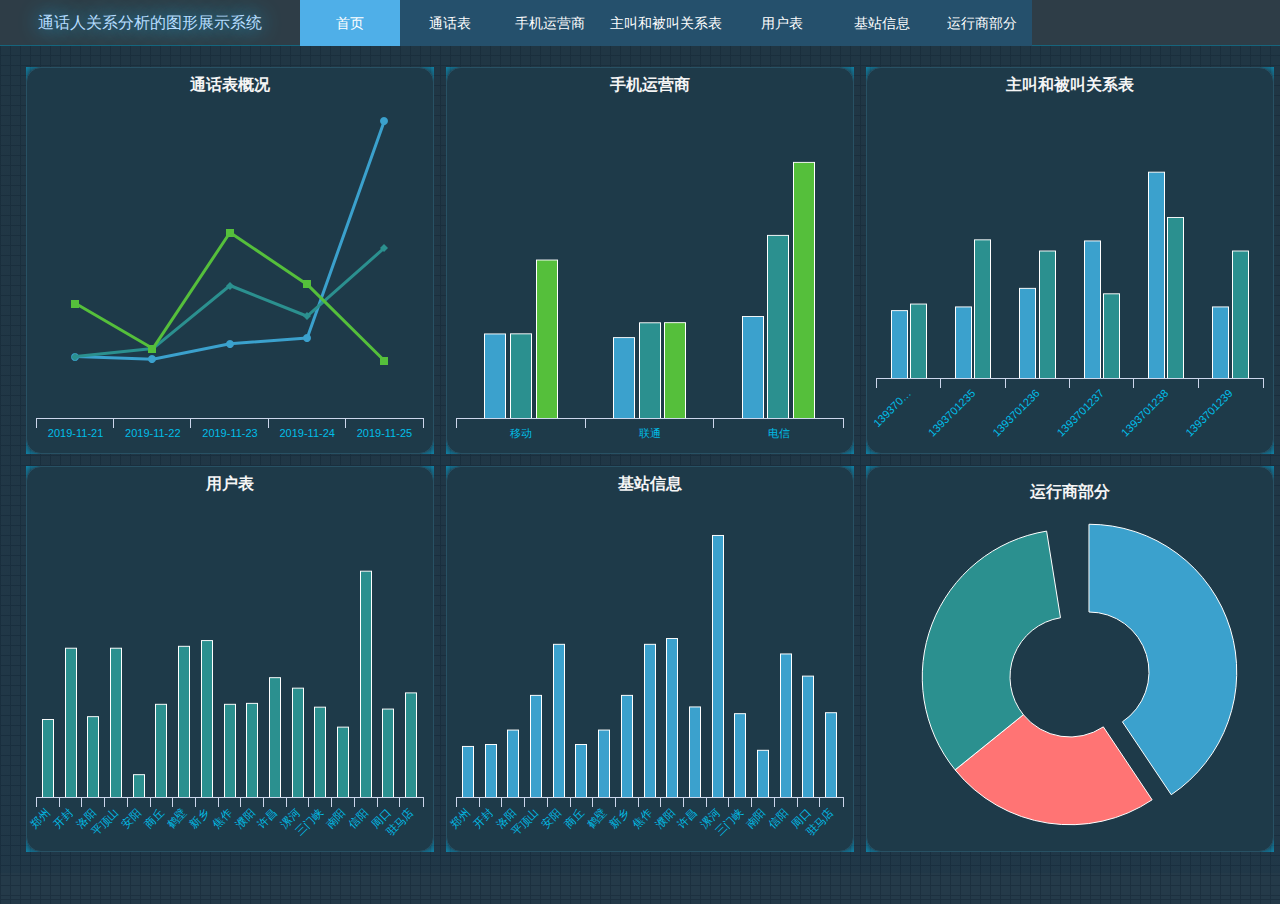
==== index.html @ f65bdc5e "‘message’" ====
﻿<!DOCTYPE html>
<html>
<head>
    <meta charset="UTF-8">
    <title>Document</title>
</head>
<script src="js/jquery-1.8.3.min.js"></script>
<link rel="stylesheet" href="css/bootstrap.min.css">
<!-- <script src="js/highcharts-V6.1.js"></script> 
<script src="js/highcharts6.1.1-3d.js"></script> -->
<!-- <link rel="stylesheet" href="css/components.css"> -->
<link rel="stylesheet" href="css/list.css">
<link rel="stylesheet" href="css/default.css">
<style>
    .left-list{
        display: none;
    }
</style>
<body>
<div class="head" id="head">
    <div class="title" onclick="location.reload()">
        <a>通话人关系分析的图形展示系统</a>
    </div>
    <ul>
        <li class="li-active">
            <a>首页</a>
        </li>
        <li>
            <a>通话表</a>
        </li>
        <li>
            <a>手机运营商</a>
        </li>
        <li>
            <a>主叫和被叫关系表</a>
        </li>
        <li>
            <a>用户表</a>
        </li>
        <li>
            <a>基站信息</a>
        </li> 
        <li>
            <a>运行商部分</a>
        </li> 
    </ul>
</div>
<div class="left-list">
    <ul>
        <li class="left-active">
            <a>工务处填报</a>
        </li>
        <li>
            <a>电务处填报</a>
        </li>
        <li>
            <a>供电处填报</a>
        </li>
        <li>
            <a>铁路局查询</a>
        </li>
        <li>
            <a>总公司查询</a>
        </li>
        <li>
            <a>填表时间统计</a>
        </li> 
    </ul>
</div>
<div class="content"> 
    <iframe  name="content_frame" id="z" marginwidth=0 marginheight=0  src="./list/index0.html" frameborder=0></iframe> 
</div>
<script>
// window.onload = function (){
//     var fbody = window.frames["content_frame"].document.getElementById("content");
//     var a = fbody.getElementsByTagName('div')[0]
//     var b = $("#z").contents().find("#content").text();
//     console.log(a);
// }
</script>
<script src="js/list_index.js"></script>
</body>
</html>
---- css/components.css ----
﻿/********************
 METRONIC COMPONENTS 
********************/
/***
General reset
***/
/* Set default body */
body {
    padding: 0px !important;
    margin: 0px !important;
    font-family: 'Microsoft YaHei', 微软雅黑,宋体;
    direction: ltr;
    font-size: 13px;
    color: black;
}

/*~~~~~~~~~洛阳stat~~~~~~~~*/

#body_ly .position_ly {
    position: absolute;
    top: 66px;
    bottom: 66px;
    left:200px;
    right:15px;
}
#body_ly #divbody, #body_ly #divbody > .row, #body_ly #divbody > .row [class^="col-"], #body_ly #divbody > .row [class^="col-"] .portlet,
#body_ly #divbody > .row [class^="col-"] .portlet-body, #body_ly #divbody > .row [class^="col-"] .portlet-tabs, #body_ly #divbody > .row [class^="col-"] .tab-content,
#body_ly #divbody > .row [class^="col-"] .slimScrollDiv, #body_ly #divbody > .row [class^="col-"] .full-height-content-body,
#body_ly #divbody > .row [class^="col-"] .full-height-content-body .row,
#body_ly #divbody > .row [class^="col-"] .full-height-content-body .row iframe {
    height: 100% !important;
}
    #body_ly #divbody > .row [class^="col-"] .full-height-content-body .row iframe {
        height: 94% !important;
        padding:0 13px;
    }
    #body_ly #divbody > .row [class^="col-"] .portlet, #body_ly #divbody > .row [class^="col-"] .slimScrollDiv {
        overflow: hidden;
    }

#divbody > .row [class^="col-"] .slimScrollDiv {
    overflow: hidden;
}
/*~~~~~~~~~洛阳end~~~~~~~~*/
.carousel-control {
    visibility: hidden;
    filter: alpha(opacity=45) !important;
    opacity: 0.45 !important;
    background: #5e83a5 !important;
    color: #fff !important;
}
    /*.carousel-control:nth-child(1) {
        border-left: 1px #fff dashed !important;
        color: #fff !important;
    }
    .carousel-control:nth-child(2) {
        border-right: 1px #fff dashed !important;
        color: #fff !important;
    }*/
    .carousel-control:hover {
        filter: alpha(opacity=100) !important;
        opacity: 1 !important;
    }
#page-sidebar-menu2 > ul > .active {
    position: fixed;
    left: 430px;
    z-index: 3;
}
#page-sidebar-menu2 > ul {
    padding-left: 100px;
}
#toptitle {
    position: absolute;
    left: 8px;
    color: #fff !important;
    font-weight: 700;
    font-size: 18px !important;
    transform: scale(1,1.2);
    -ms-transform: scale(1,1.2);
    -webkit-transform: scale(1,1.2);
    -moz-transform: scale(1,1.2);
    -o-transform: scale(1,1.2);
    /*font-size: 19px !important;
    transform: scale(1,1.25);
    -ms-transform: scale(1,1.25);
    -webkit-transform: scale(1,1.25);
    -moz-transform: scale(1,1.25);
    -o-transform: scale(1,1.25);
    font-family: SimHei,Microsoft Yahei, KaiTi,YouYuan,STCaiyun,STHupo,STXinwei !important;*/
}
/*填坑1*/
#divbody {
    width: 99%;
}
/*h1虚线*/
.tabstr {
    padding-left: 10px;
    font-size: 16px;
    height: 37px;
    line-height: 37px;
    color: cadetblue;
    border-top: 1px dashed cadetblue;
}
.tabstr_n {
    border-top:none;
}
/*卡片收缩*/
.menu_shrinkl {
    -moz-transition: width 0.8s;
    -o-transition: width 0.8s;
    -webkit-transition: width 0.8s;
    transition: width 0.8s;
    width: 100px !important;
    overflow: hidden;
}
.menu_shrinkr {
    width: calc(100% - 105px) !important;
    -moz-transition: width 0.8s;
    -o-transition: width 0.8s;
    -webkit-transition: width 0.8s;
    transition: width 0.8s;
}
.shrinkz {
    text-align: center;
    line-height: 37px;
    font-weight: 700;
    background-color: #4ec5af;
    color: #fafcfb;
    /*border-bottom: 1px dashed #369cdc59;*/
    border-left: solid 2px #21868078;
    border-radius: 5px 5px 0 0 !important;
    -webkit-user-select: none;
    -moz-user-select: none;
    -ms-user-select: none;
    user-select: none;
}
    .shrinkz:hover {
        /*border-bottom: 1px solid #369cdc59;*/
        background-color: #45b6af;
        cursor: pointer;
    }
    /*active 颜色*/
    .ver-inline-menu .active .num_spanz {
        color: #fff !important;
    }
.num_spanz {
    display: none;
    position: absolute;
    top: 0;
    right: 0;
    width: 100%;
    padding-left: 10px;
    /*text-align: center;*/
    line-height: 37px;
    font-size: 14px;
    color: #235451;
    z-index: 48;
}
.menu_shrinkl li, .shrinkz {
    height: 38px;
    overflow: hidden;
}
/*range 滑块*/
.text_size {
    margin-top: -4px;
    padding-bottom: 10px;
    text-align: center;
    border-left: solid 2px #c4d5df;
    background-color: rgb(240,246,250);
    border-radius: 0 0 5px 5px !important;
}
    .text_size:hover {
        cursor: pointer;
    }
    .text_size p {
        color: #428bca;
        margin: 5px 0 10px 0;
    }
input[type=range] {
    margin: 0 auto;
    width: 92%;
    height: 100%;
    -webkit-appearance: none;
    border-radius: 10px; /*这个属性设置使填充进度条时的图形为圆角*/
}
    input[type=range]:focus {
        outline: none;
    }
    input[type=range]::-webkit-slider-thumb {
        -webkit-appearance: none;
    }
        input[type=range]::-webkit-slider-runnable-track {
            height: 9px;
            border-radius: 10px; /*将轨道设为圆角的*/
            box-shadow: 0 1px 1px #def3f8, inset 0 .1em .1em #557386; /*轨道内置阴影效果*/
            cursor: pointer;
        }
    input[type=range]::-webkit-slider-thumb {
        -webkit-appearance: none;
        height: 15px;
        width: 15px;
        margin-top: -7px; /*使滑块超出轨道部分的偏移量相等*/
        background: #ffffff;
        border-radius: 50%; /*外观设置为圆形*/
        border: solid 0.125em rgba(205, 224, 230, 0.5); /*设置边框*/
        box-shadow: 0 .125em .125em #3b4547; /*添加底部阴影*/
    }
    input[type=range]:hover::-webkit-slider-thumb {
        background: #a6dcdd;
    }
/*卡片数字*/
.badge {
    position: absolute;
    right: 2px;
    top: 50%;
    transform: translateY(-50%);
}
/*线路边框*/
#SELCATEGORY {
    border-radius: 3px !important;
}
/*t阴影*/
.ui-jqgrid-btable {
    -moz-box-shadow: 0 0px 18px rgba(99,98,99,.3);
    -webkit-box-shadow: 0 0px 18px rgba(99,98,99,.3);
    box-shadow: 0 0px 18px rgba(99,98,99,.3);
}
.ui-jqgrid-btable:hover {
        -moz-box-shadow: 0 0px 18px rgba(99,98,99,.5);
        -webkit-box-shadow: 0 0px 18px rgba(99,98,99,.5);
        box-shadow: 0 0px 18px rgba(99,98,99,.5);
    }
/*#table1, #treegrid, #mytable1, #mytable2,#table1_frozen{
    -moz-box-shadow: 0 0px 18px rgba(99,98,99,.3);
    -webkit-box-shadow: 0 0px 18px rgba(99,98,99,.3);
    box-shadow: 0 0px 18px rgba(99,98,99,.3);
}
#table1:hover, #treegrid:hover, #mytable1:hover, #mytable2:hover, #table1_frozen:hover {
    -moz-box-shadow: 0 0px 18px rgba(99,98,99,.5);
    -webkit-box-shadow: 0 0px 18px rgba(99,98,99,.5);
    box-shadow: 0 0px 18px rgba(99,98,99,.5);
}*/
[id ^="txt_departmentname"] + div > [id ^="treeview"] > .list-group {
    padding-bottom: 10px;
    margin-bottom: 10px;
    border-bottom: 1px dashed #ccc;
}
/*按钮居中*/
[id ^= 'treeview'] + [id ^= 'btn'] {
    margin-left: 0 !important;
    text-align: center;
}

    [id ^= 'treeview'] + [id ^= 'btn'] button {
        padding: 3px 12px 2px 12px;
        border-radius: 5px;
    }

        [id ^= 'treeview'] + [id ^= 'btn'] button:hover {
            background-color: #45b6af !important;
        }

[id ^="txt_departmentname"] + div > [id ^="treeview"] {
    width: 100% !important;
    height: auto !important;
    max-height: 260px;
    overflow-y: auto !important;
}
/*一*/
#txt_departmentname0 + div, #txt_departmentname + div, #txt_departmentname1 + div {
    position: absolute;
    left: 4px;
    right: 2px;
    width: auto !important;
}

/*二*/
#txt_departmentname2 + div, #txt_departmentname3 + div {
    left: 104px;
    right: 27px;
    width: auto !important;
}

/*插件日历*/
iframe[hidefocus="true"] {
    border-radius: 0 0 5px 5px !important;
}

#txtDate {
    border-radius: 0 0 5px 5px !important;
}
/*插件图片查看器*/
.viewer-container{
    margin-top: 46px !important;
}
/*logo1*/
#logo1 {
    height: 25px;
    margin: 0px 0px 6px 5px;
}
/*左侧列表title*/
#menus>li>a>i+span{
    font-size:14px;
}
#menus>li>a>i{
    font-size:14px;
}
#menus .arrow{
    position:absolute;
    right:8px;
}
/*.bottom_da {
    margin-bottom: 30px !important;
    padding-bottom: 10px !important;
    border-bottom: 1px rgb(160,200,250) dashed !important;
}*/
/*左侧控制键*/
.w100 {
    width: 100% !important;
}
/*弹出框*/
#body .modal-dialog{
    margin-top: 53px !important;
}
/*卡片折叠*/
.panel-heading{
    cursor:pointer !important;
}
.panel-title > .accordion-toggle{
    /*display: block;*/
    line-height: 34px;
}
/*卡片padding填坑*/
.panel-heading{
    padding: 0 15px;
}
/*卡片左侧ico布局*/
.fnone {
    opacity: 0;
    filter: alpha(opacity=0);
}
/*卡片数字*/
.ver-inline-menu >li > a> span {
    display:none;
}
.fr {
    position: absolute;
    right: -1px;
    opacity: 0.6;
    filter: alpha(opacity=60);
    color: rgb(0,145,140);
    /*opacity:0.3;*/
    background: none !important;
}
    .fr::before {
        /*content:"\f040";*/
        content: "\f044";
        /*content: "+";*/
        font-size: 16px;
        font-weight: 700;
        line-height: 35px;
    }
.fa-cc::before {
    content: "--" !important;
}
/*卡片右侧文字布局*/
/*
div[id^='tab'] p:first-of-type {
    font-size: 14px;
    font-weight: 700;
}
div[id^='tab'] p {
    text-indent: 24px;
}
*/
div[id^='accordion'] > div > div > p:first-of-type {
    text-indent: 2px;
    font-size: 14px;
    font-weight: 700;
}
div[id^='tab'] p {
    text-indent: 10px;
    line-height: 166%;
}
div[id^='tab'] img {
    width: auto;
    min-width:60px;
    max-width:200px;
    margin: 5px 0 5px 0;
    border-radius: 5px !important;
    cursor: pointer;
}
/*.viever_imgr {
    position: absolute;
    margin: -200px 0 -200px 0;
    height: 300px;
    width: 300px;
}
.viever_imgl {
    position: absolute;
    margin: -200px 0 -200px 0;
    height: 300px;
    width: 300px;
}*/
/*div[id^='tab'] .panel-body a{
   width: 40px;
    height: 30px;
    line-height: 30px;
    text-align:center;
    color: aliceblue;
    background: rgb(66,139,202);
    text-decoration: none;
    border-radius:5px;
}
*/
/*首页公告 说明 通知*/
/*#t1, #t2, #chart1_div, #chart2_div {
    display: none;
}*/
/*卡片溢出坑*/
#divbody-content {
    overflow: hidden;
}
/*卡片 回到顶部*/
.thetop {
    display: none;
    position: fixed;
    bottom: 2%;
    right:30px;
    /*right: 2%;*/
    /*left:173px;*/
    height: 40px;
    width: 30px;
    overflow: hidden;
    cursor: pointer;
}
    .thetop img {
        height: 40px;
        width: 30px;
        opacity: 0.7;
        filter: alpha(opacity=70);
    }
        .thetop img:hover {
            opacity: 1;
            filter: alpha(opacity=100);
        }
/*.canvas{
    position:fixed;
    top:0;
    left:0;
    height:100%;
    width:100%;
}*/
/*系统管理*/
/*table 70 30*/
/*.col-md-3 .jqgfirstrow > td:nth-child(1) {
    width: 70% !important;
}
.col-md-3 .jqgfirstrow > td:nth-child(2) + td[id] {
    width: 30% !important;
}
.col-md-3 #table1 {
    width: 100% !important;
}
.col-md-3 .ui-jqgrid-htable {
    width: 100% !important;
}
.col-md-3  .ui-jqgrid-htable > .ui-jqgrid-labels > th:nth-child(1) + th[id="table1_act"] {
    width: 70% !important;
}
.col-md-3 .ui-jqgrid-htable > ui-jqgrid-labels > th[id="table1_act"] {
    width: 30% !important;
}
.col-md-3 .ui-jqgrid-htable > .ui-jqgrid-labels > th:nth-child(1) + th[id^="table1_act"] {
    width: 100% !important;
}*/

/*变电所*/
#mytable1_rn{
    /*width:73px !important;*/
}
/********************
 addclass
********************/
.col-md-3 {
    margin: 0 -15px !important;
}
.col-md-12 {
    margin-left: 5px !important;
}


#menus a {
    font-weight: 600 !important;
    overflow: hidden;
}

#menus .sub-menu a {
    text-overflow: ellipsis;
    white-space: nowrap;
}
.ml0{
    margin-left:0 !important;
}
/*卡片魔改*/
.pr0 {
    /*width: calc(100% - 165px);*/
    width: calc(100% - 192px);
    padding-right: 7px !important;
}
.pl0 {
    padding-left: 0px !important;
}
.ml15 {
    margin-left: 15px !important;
}
body .mr15 {
    margin-right: 15px;
}
body .ml-15 {
    margin-left: -15px;
}
body .mr-15 {
    margin-right: -15px;
}



/********************
 setclass
********************/
.portlet.box.green > .portlet-title {
    /*框颜色*/
  /*background-color: rgb(0,162,202);  (0,150,136)*/
  background-color: rgb(0,150,136) !important;
}
.portlet.box.blue {
    /*边框颜色*/
  border: 1px solid rgb(0,150,136)  !important;
  /*border-radius:0 0 10px 10px !important;*/
  border-top: 0;
  border-radius:10px  !important;
  overflow:hidden;
}
/*翻页边框*/
/*#pager1{
        width: 100%;
    border-radius: 0 0 10px 10px !important;
}*/

.portlet.box.green {
  border: 1px solid rgb(0,150,136);
  overflow: hidden;
  /*overflow: auto;*/
  border-top: 0;
 border-radius:10px  !important;
}

.portlet.box.blue > .portlet-title {
  /*background-color: #d64635;*/
  /*background:rgb(0,162,202);*/
  background:rgb(0,150,136);
  border-radius: 10px 10px 0 0  !important;
}


#page-sidebar-menu2 .classic-menu-dropdown {
    min-width:100px !important;
    height:100%;
    line-height:100% !important; 
    text-align:center;
}
/*内容体titlt 字体大小*/
.portlet > .portlet-title > .caption{
  float: left;
  display: inline-block;
  font-size: 15px;
  font-weight: 400;
  margin: 0;
  padding: 0;
  margin-bottom: 8px;
}
.portlet > .portlet-title > .caption .hidden-480 {
  font-size: 15px;
}

/*导入 字体 top*/
#files_list{
    margin-top: 5px;
}
/*单选框样式*/
#checkbox1{
    height: 18px;
    width: 18px;
    vertical-align: middle;
    margin: 0 5px 0 10px;
}

/*改变鼠标样式*/
 /*.btn:hover{
    cursor:pointer !important;
}*/
 /*公告*/
.notice{
    padding:5px 0 0 5px;
    margin-bottom:0!important;
    margin-left:5px;
    font-size:16px;
}
.notice i{
    margin-right:3px;
}
/*.notice-a marquee{
    font-size:14px !important;
}*/

/*交班会管理*/
.ver-inline-menu-pl70{
    padding-left:50px !important;
    margin-top:4px;
}


/*计划管理 筛选*/
#filter ,.filter  {
    width: 100%;
    padding-left:33px;
    margin-bottom: 12px !important;
    background-color: rgb(238, 247, 251);
    border-left: 5px solid #91d9e8;
    border-top:none !important;
}
/*计划管理字体*/
#filter > table td ,.filter > table td{
    min-width:50px;
}
#filter > table td:nth-child(2n+1) ,.filter > table td{
    padding-left:15px;
}
/*
 Internet Explorer 10 doesn't differentiate device width from viewport width, and thus doesn't 
 properly apply the media queries in Bootstrap's CSS. To address this, 
 you can optionally include the following CSS and JavaScript to work around this problem until Microsoft issues a fix.
*/
@-webkit-viewport {
  width: device-width;
}
@-moz-viewport {
  width: device-width;
}
@-ms-viewport {
  width: device-width;
}
@-o-viewport {
  width: device-width;
}
@viewport {
  width: device-width;
}
/*
 Internet Explorer 10 doesn't differentiate device width from viewport width, 
 and thus doesn't properly apply the media queries in Bootstrap's CSS. To address this, following CSS code applied 
*/
@-ms-viewport {
  width: auto !important;
}
/* Custom scrollbars for webkit browsers */
::-webkit-scrollbar {
  width: 12px;
}

::-webkit-scrollbar-track {
  background-color: #eaeaea;
  border-left: 1px solid #cecece;
}

::-webkit-scrollbar-thumb {
  background-color: #cecece;
}

::-webkit-scrollbar-thumb:hover {
  background-color: #aaaaaa;
}

::-webkit-scrollbar-track {
  border-radius: 0;
  box-shadow: none;
  border: 0;
}

::-webkit-scrollbar-thumb {
  border-radius: 0;
  box-shadow: none;
  border: 0;
}

/* Reset round corners */
div,
input,
select,
textarea,
span,
img,
table,
label,
td,
th,
p,
a,
button,
ul,
code,
pre,
li {
  -webkit-border-radius: 0 ;
  -moz-border-radius: 0 ;
  border-radius: 0;
}

.img-circle {
  -webkit-border-radius: 50% !important;
  -moz-border-radius: 50% !important;
  border-radius: 50% !important;
}

.img-rounded {
  border-radius: 6px !important;
}

/***
General typography
***/
/* Headings */
h1,
h2,
h3,
h4,
h5,
h6 {
  font-weight: 300;
}

h1 {
  font-size: 33px;
}

h2 {
  font-size: 27px;
}

h3 {
  font-size: 23px;
}

h4 {
  font-size: 17px;
}

h5 {
  font-size: 13px;
}

h6 {
  font-size: 12px;
}

/* Headings helper text */
h1 small,
h2 small,
h3 small,
h4 small,
h5 small,
h6 small {
  color: #444444;
}

/* Block headings */
h1.block,
h2.block,
h3.block,
h4.block,
h5.block,
h6.block {
  padding-top: 10px;
  padding-bottom: 10px;
}

/* Links */
a {
  text-shadow: none;
  color: #428bca;
}
a:hover {
  color: #2a6496;
}
a:focus, a:hover, a:active {
  outline: 0;
}

/* Horizontal break */
hr {
  margin: 20px 0;
  border: 0;
  border-top: 1px solid #eee;
  border-bottom: 0;
}

/* Unstyled List */
.list-unstyled li > .list-unstyled {
  margin-left: 25px;
}

/* Code */
code {
  border: 1px solid #e1e1e1;
  -webkit-box-shadow: 0 1px 4px rgba(0, 0, 0, 0.1);
  -moz-box-shadow: 0 1px 4px rgba(0, 0, 0, 0.1);
  box-shadow: 0 1px 4px rgba(0, 0, 0, 0.1);
}

/* Disabled Navigation Link */
.disabled-link .disable-target {
  opacity: 0.5 !important;
  filter: alpha(opacity=50) !important;
}
.disabled-link:hover {
  cursor: not-allowed !important;
}

/***
Utilities
***/
/* Line through */
.line-through {
  display: block;
  font-size: .875em;
  margin-bottom: 1em;
  position: relative;
  text-align: center;
  width: 100%;
  z-index: 1;
}
.line-through:before {
  width: 40px;
  height: 10px;
  background-color: #ebedf2;
  content: '';
  margin: -5px 0 0 -20px;
  left: 50%;
  position: absolute;
  top: 50%;
  z-index: -1;
}
.line-through:after {
  border-bottom: 1px solid #dfe0e6;
  content: '';
  display: block;
  position: absolute;
  top: 49%;
  width: 100%;
  z-index: -2;
}

/* Circle Element */
.circle {
  border-radius: 25px !important;
}

.circle-right {
  border-radius: 0 25px 25px 0 !important;
}

.circle-left {
  border-radius: 25px 0 0 25px !important;
}

.circle-bottom {
  border-radius: 0 0 25px 25px !important;
}

.circle-top {
  border-radius: 25px 25px 0 0 !important;
}

/* General utilities */
.display-none,
.display-hide {
  display: none;
}

.bold {
  font-weight: 700 !important;
}

.uppercase {
  text-transform: uppercase !important;
}

.fix-margin {
  margin-left: 0px !important;
}

.border {
  border: 1px solid;
}

.inline {
  display: inline;
}

.text-align-reverse {
  text-align: right;
}

/* Margin and padding utilities */
.no-space {
  margin: 0px !important;
  padding: 0px !important;
}

.no-margin {
  margin: 0;
}

.margin-bottom-5 {
  margin-bottom: 5px;
}

.margin-bottom-10 {
  margin-bottom: 10px !important;
}

.margin-top-10 {
  margin-top: 10px !important;
}

.margin-bottom-15 {
  margin-bottom: 15px !important;
}

.margin-bottom-20 {
  margin-bottom: 20px !important;
}

.margin-top-20 {
  margin-top: 20px !important;
}

.margin-bottom-25 {
  margin-bottom: 25px !important;
}

.margin-right-10 {
  margin-right: 10px !important;
}

/* IE8 & IE9 mode utilities */
.visible-ie8 {
  display: none;
}

.ie8 .visible-ie8 {
  display: inherit !important;
}

.visible-ie9 {
  display: none;
}

.ie9 .visible-ie9 {
  display: inherit !important;
}

.hidden-ie8 {
  display: inherit;
}

.ie8 .hidden-ie8 {
  display: none !important;
}

.hidden-ie9 {
  display: inherit;
}

.ie9 .hidden-ie9 {
  display: none !important;
}

/***
Responsive Utils
***/
@media (max-width: 1024px) {
  .hidden-1024 {
    display: none;
  }
}
@media (max-width: 480px) {
  .hidden-480 {
    display: none;
  }
}
@media (max-width: 320px) {
  .hidden-320 {
    display: none;
  }
}
/***
Demo Utils
***/
.scrollspy-example {
  position: relative;
  height: 200px;
  margin-top: 10px;
  overflow: auto;
}

.util-btn-margin-bottom-5 .btn {
  margin-bottom: 5px !important;
}

.util-btn-group-margin-bottom-5 .btn-group {
  margin-bottom: 5px !important;
}

/***
Users
***/
.user-info {
  margin-bottom: 10px !important;
}
.user-info img {
  float: left;
  margin-right: 5px;
}
.user-info .details {
  display: inline-block;
}
.user-info .label {
  font-weight: 300;
  font-size: 11px;
}

/***
Top News Blocks(new in v1.2.2) 
***/
.top-news {
  color: #fff;
  margin: 8px 0;
}
.top-news em {
  font-size: 13px;
  margin-bottom: 8px;
  margin-bottom: 0;
  font-style: normal;
  display: block;
}
.top-news em i {
  font-size: 14px;
}
.top-news span {
  font-size: 18px;
  margin-bottom: 5px;
  display: block;
  text-align: left;
}
.top-news a {
  display: block;
  text-align: left;
  padding: 10px;
  position: relative;
  margin-bottom: 10px;
}
.top-news a .top-news-icon {
  right: 8px;
  bottom: 15px;
  opacity: 0.3;
  font-size: 35px;
  position: absolute;
  filter: alpha(opacity=30);
  /*For IE8*/
}

/***
Block Images(new in v1.2.2)
***/
.blog-images {
  margin-bottom: 0;
}
.blog-images li {
  padding: 0;
  margin: 0;
  display: inline;
}
.blog-images li a:hover {
  text-decoration: none;
}
    .blog-images li img {
        width: 50px;
        height: 50px;
        opacity: 0.6;
        filter: Alpha(opacity=60);
        margin: 0 2px 8px;
    }
        .blog-images li img:hover {
            opacity: 1;
            filter: Alpha(opacity=100);
            box-shadow: 0 0 0 4px #72c02c;
            transition: all 0.4s ease-in-out 0s;
            -moz-transition: all 0.4s ease-in-out 0s;
            -webkit-transition: all 0.4s ease-in-out 0s;
        }

/***
Sidebar Tags
***/
.sidebar-tags li {
  padding: 0;
}
.sidebar-tags li a {
  color: #555;
  font-size: 12px;
  padding: 3px 5px;
  background: #f7f7f7;
  margin: 0 2px 5px 0;
  display: inline-block;
}
.sidebar-tags li a:hover, .sidebar-tags li a:hover i {
  background: #EEE;
  text-decoration: none;
  -webkit-transition: all 0.3s ease-in-out;
  -moz-transition: all 0.3s ease-in-out;
  -o-transition: all 0.3s ease-in-out;
  transition: all 0.3s ease-in-out;
}
.sidebar-tags li a i {
  color: #777;
}

/***
Custom vertical inline menu
***/
.ver-inline-menu {
    /*position:absolute;
    top:0;*/
    padding:0;
    margin-left: -27px;
    margin-right: -9px !important;
    list-style: none;
}
    .ver-inline-menu li {
        position: relative;
        margin-bottom: 1px;
        line-height: 37px;
    }
    .ver-inline-menu li i {
        width: 37px;
        height: 37px;
        display:none;
        visibility:hidden;
        /*display: inline-block;*/
        /*color: #b9cbd5;*/
        /*卡片左侧list列表的 ico*/
        color: rgba(85,115,134,0.7);
        font-size: 15px;
        padding: 12px 10px 10px 8px;
        margin: 0 8px 0 0;
        text-align: center;
        background: #e0eaf0 !important;
        z-index: 0;
    }
        .ver-inline-menu li a {
            padding-left: 10px;
            font-size: 14px;
            font-weight: 300;
            color: #557386;
            display: block;
            background: #f0f6fa;
            border-left: solid 2px #c4d5df;
            /*zzzzzz*/
            overflow: hidden;
            text-overflow: ellipsis;
            white-space: nowrap;
        }
.ver-inline-menu li:hover a {
  background: #e0eaf0;
  text-decoration: none;
}
.ver-inline-menu li:hover i {
  /*color: #fff;*/
  color:rgb(85,115,134);
  background: #c4d5df !important;
}
.ver-inline-menu li.active a {
  border-left: solid 2px #0c91e5;
}
.ver-inline-menu li.active i {
  background: #0c91e5 !important;
}
.ver-inline-menu li.active a, .ver-inline-menu li.active i {
  color: #fff;
  background: #169ef4;
  text-decoration: none;
}
.ver-inline-menu li.active a, .ver-inline-menu li:hover a {
  font-size: 14px;
}
.ver-inline-menu li.active:after {
  content: '';
  display: inline-block;
  border-bottom: 6px solid transparent;
  border-top: 6px solid transparent;
  border-left: 6px solid #169ef4;
  position: absolute;
  top: 12px;
  right: -5px;
}
@media (max-width: 767px) {
  .ver-inline-menu > li.active:after {
    display: none;
  }
}
/***
Customized Bootstrap Alerts
***/
.alert {
  border-width: 1px;
}

/***
Bootstrap Alerts
***/
.alert-success {
  background-color: #dff0d8;
  border-color: #d6e9c6;
  color: #3c763d;
}
.alert-success hr {
  border-top-color: #c9e2b3;
}
.alert-success .alert-link {
  color: #2b542c;
}

.alert-info {
  background-color: #d9edf7;
  border-color: #bce8f1;
  color: #31708f;
}
.alert-info hr {
  border-top-color: #a6e1ec;
}
.alert-info .alert-link {
  color: #245269;
}

.alert-warning {
  background-color: #fcf8e3;
  border-color: #faebcc;
  color: #8a6d3b;
}
.alert-warning hr {
  border-top-color: #f7e1b5;
}
.alert-warning .alert-link {
  color: #66512c;
}

.alert-danger {
  background-color: #f2dede;
  border-color: #ebccd1;
  color: #a94442;
}
.alert-danger hr {
  border-top-color: #e4b9c0;
}
.alert-danger .alert-link {
  color: #843534;
}

/***
Custom Bootstrap Badges
***/
.badge {
  font-size: 11px !important;
  font-weight: 300;
  text-align: center;
  height: 18px;
  padding: 3px 6px 3px 6px;
  -webkit-border-radius: 12px !important;
  -moz-border-radius: 12px !important;
  border-radius: 12px !important;
  text-shadow: none !important;
  text-align: center;
  vertical-align: middle;
}
.badge.badge-roundless {
  /*-webkit-border-radius: 0 !important;
  -moz-border-radius: 0 !important;
  border-radius: 0 !important;*/
}

/* Badge variants */
.badge-default {
  background-color: #c6c6c6;
  background-image: none;
}

.badge-primary {
  background-color: #428bca;
  background-image: none;
}

.badge-info {
  background-color: #89c4f4;
  background-image: none;
}

.badge-success {
  background-color: #45b6af;
  background-image: none;
}

.badge-danger {
  background-color: #f3565d;
  background-image: none;
}

.badge-warning {
  background-color: #ecbc29;
  background-image: none;
}

/* Fix badge position for navs */
.nav.nav-pills > li > a > .badge,
.nav.nav-stacked > li > a > .badge {
  margin-top: -2px;
}

/***
Dropdown Menu Badges
***/
.dropdown-menu > li > a > .badge {
  position: absolute;
  margin-top: 1px;
  right: 3px;
  display: inline;
  font-size: 11px;
  font-weight: 300;
  text-shadow: none;
  height: 18px;
  padding: 3px 6px 3px 6px;
  text-align: center;
  vertical-align: middle;
  -webkit-border-radius: 12px !important;
  -moz-border-radius: 12px !important;
  border-radius: 12px !important;
}
.dropdown-menu.badge-roundless {
  -webkit-border-radius: 0 !important;
  -moz-border-radius: 0 !important;
  border-radius: 0 !important;
}

/***
Customized Bootstrap Buttons
***/
/* Default buttons */
.btn {
  border-width: 0;
  padding: 3px 10px;
  font-size: 14px;
  outline: none !important;
  background-image: none !important;
  filter: none;
  -webkit-box-shadow: none;
  -moz-box-shadow: none;
  box-shadow: none;
  text-shadow: none;
}
.btn.dropdown-toggle, .btn-group .btn.dropdown-toggle, .btn:hover, .btn:disabled, .btn[disabled], .btn:focus, .btn:active, .btn.active {
  outline: none !important;
  background-image: none !important;
  filter: none;
  -webkit-box-shadow: none;
  -moz-box-shadow: none;
  box-shadow: none;
  text-shadow: none;
  color:rgb(60,188,208);
}

.btn-default {
  border-width: 1px;
  /*padding: 14px;*/
}

.btn-block {
  display: block;
  width: 100%;
  padding-left: 0;
  padding-right: 0;
}

/* Bootstrap buttons */
.btn-default {
  color: #333333;
  background-color: white;
  border-color: #cccccc;
}
.btn-default:hover, .btn-default:focus, .btn-default:active, .btn-default.active {
  color: #333333;
  background-color: #ebebeb;
  border-color: #b3b3b3;
}
.open .btn-default.dropdown-toggle {
  color: #333333;
  background-color: #ebebeb;
  border-color: #b3b3b3;
}
.btn-default:active, .btn-default.active {
  background-image: none;
}
.open .btn-default.dropdown-toggle {
  background-image: none;
}
.btn-default.disabled, .btn-default.disabled:hover, .btn-default.disabled:focus, .btn-default.disabled:active, .btn-default.disabled.active, .btn-default[disabled], .btn-default[disabled]:hover, .btn-default[disabled]:focus, .btn-default[disabled]:active, .btn-default[disabled].active, fieldset[disabled] .btn-default, fieldset[disabled] .btn-default:hover, fieldset[disabled] .btn-default:focus, fieldset[disabled] .btn-default:active, fieldset[disabled] .btn-default.active {
  background-color: white;
  border-color: #cccccc;
}
.btn-default .badge {
  color: white;
  background-color: #333333;
}

.btn-primary {
  color: white;
  background-color: #428bca;
  border-color: #357ebd;
}
.btn-primary:hover, .btn-primary:focus, .btn-primary:active, .btn-primary.active {
  color: white;
  background-color: #3276b1;
  border-color: #2a6496;
}
.open .btn-primary.dropdown-toggle {
  color: white;
  background-color: #3276b1;
  border-color: #2a6496;
}
.btn-primary:active, .btn-primary.active {
  background-image: none;
}
.open .btn-primary.dropdown-toggle {
  background-image: none;
}
.btn-primary.disabled, .btn-primary.disabled:hover, .btn-primary.disabled:focus, .btn-primary.disabled:active, .btn-primary.disabled.active, .btn-primary[disabled], .btn-primary[disabled]:hover, .btn-primary[disabled]:focus, .btn-primary[disabled]:active, .btn-primary[disabled].active, fieldset[disabled] .btn-primary, fieldset[disabled] .btn-primary:hover, fieldset[disabled] .btn-primary:focus, fieldset[disabled] .btn-primary:active, fieldset[disabled] .btn-primary.active {
  background-color: #428bca;
  border-color: #357ebd;
}
.btn-primary .badge {
  color: #428bca;
  background-color: white;
}

.btn-success {
  color: white;
  background-color: #45b6af;
  border-color: #3ea49d;
}
.btn-success:hover, .btn-success:focus, .btn-success:active, .btn-success.active {
  color: white;
  background-color: #3a9893;
  border-color: #307f7a;
}
.open .btn-success.dropdown-toggle {
  color: white;
  background-color: #3a9893;
  border-color: #307f7a;
}
.btn-success:active, .btn-success.active {
  background-image: none;
}
.open .btn-success.dropdown-toggle {
  background-image: none;
}
.btn-success.disabled, .btn-success.disabled:hover, .btn-success.disabled:focus, .btn-success.disabled:active, .btn-success.disabled.active, .btn-success[disabled], .btn-success[disabled]:hover, .btn-success[disabled]:focus, .btn-success[disabled]:active, .btn-success[disabled].active, fieldset[disabled] .btn-success, fieldset[disabled] .btn-success:hover, fieldset[disabled] .btn-success:focus, fieldset[disabled] .btn-success:active, fieldset[disabled] .btn-success.active {
  background-color: #45b6af;
  border-color: #3ea49d;
}
.btn-success .badge {
  color: #45b6af;
  background-color: white;
}

.btn-info {
  color: white;
  background-color: #89c4f4;
  border-color: #72b8f2;
}
.btn-info:hover, .btn-info:focus, .btn-info:active, .btn-info.active {
  color: white;
  background-color: #64b1f1;
  border-color: #43a1ed;
}
.open .btn-info.dropdown-toggle {
  color: white;
  background-color: #64b1f1;
  border-color: #43a1ed;
}
.btn-info:active, .btn-info.active {
  background-image: none;
}
.open .btn-info.dropdown-toggle {
  background-image: none;
}
.btn-info.disabled, .btn-info.disabled:hover, .btn-info.disabled:focus, .btn-info.disabled:active, .btn-info.disabled.active, .btn-info[disabled], .btn-info[disabled]:hover, .btn-info[disabled]:focus, .btn-info[disabled]:active, .btn-info[disabled].active, fieldset[disabled] .btn-info, fieldset[disabled] .btn-info:hover, fieldset[disabled] .btn-info:focus, fieldset[disabled] .btn-info:active, fieldset[disabled] .btn-info.active {
  background-color: #89c4f4;
  border-color: #72b8f2;
}
.btn-info .badge {
  color: #89c4f4;
  background-color: white;
}

.btn-warning {
  color: white;
  background-color: #ecbc29;
  border-color: #e7b315;
}
.btn-warning:hover, .btn-warning:focus, .btn-warning:active, .btn-warning.active {
  color: white;
  background-color: #d9a813;
  border-color: #b88f10;
}
.open .btn-warning.dropdown-toggle {
  color: white;
  background-color: #d9a813;
  border-color: #b88f10;
}
.btn-warning:active, .btn-warning.active {
  background-image: none;
}
.open .btn-warning.dropdown-toggle {
  background-image: none;
}
.btn-warning.disabled, .btn-warning.disabled:hover, .btn-warning.disabled:focus, .btn-warning.disabled:active, .btn-warning.disabled.active, .btn-warning[disabled], .btn-warning[disabled]:hover, .btn-warning[disabled]:focus, .btn-warning[disabled]:active, .btn-warning[disabled].active, fieldset[disabled] .btn-warning, fieldset[disabled] .btn-warning:hover, fieldset[disabled] .btn-warning:focus, fieldset[disabled] .btn-warning:active, fieldset[disabled] .btn-warning.active {
  background-color: #ecbc29;
  border-color: #e7b315;
}
.btn-warning .badge {
  color: #ecbc29;
  background-color: white;
}

.btn-danger {
  color: white;
  background-color: #f3565d;
  border-color: #f13e46;
}
.btn-danger:hover, .btn-danger:focus, .btn-danger:active, .btn-danger.active {
  color: white;
  background-color: #f03038;
  border-color: #ec111b;
}
.open .btn-danger.dropdown-toggle {
  color: white;
  background-color: #f03038;
  border-color: #ec111b;
}
.btn-danger:active, .btn-danger.active {
  background-image: none;
}
.open .btn-danger.dropdown-toggle {
  background-image: none;
}
.btn-danger.disabled, .btn-danger.disabled:hover, .btn-danger.disabled:focus, .btn-danger.disabled:active, .btn-danger.disabled.active, .btn-danger[disabled], .btn-danger[disabled]:hover, .btn-danger[disabled]:focus, .btn-danger[disabled]:active, .btn-danger[disabled].active, fieldset[disabled] .btn-danger, fieldset[disabled] .btn-danger:hover, fieldset[disabled] .btn-danger:focus, fieldset[disabled] .btn-danger:active, fieldset[disabled] .btn-danger.active {
  background-color: #f3565d;
  border-color: #f13e46;
}
.btn-danger .badge {
  color: #f3565d;
  background-color: white;
}

/* Button sizes */
.btn-lg {
  padding: 10px 16px;
  font-size: 18px;
  line-height: 1.33;
  vertical-align: middle;
}
.btn-lg > i {
  font-size: 18px;
}

.btn > i {
  font-size: 14px;
}

.btn-sm,
.btn-xs {
  padding: 5px 11px;
  font-size: 13px;
  line-height: 1.5;
}
.btn-sm > i,
.btn-xs > i {
  font-size: 13px;
}

.btn-xs {
  padding: 1px 5px;
}

/* Small button in button group */
.btn-group .input-sm .btn-default {
  padding-top: 3px;
  padding-bottom: 3px;
}

/* Arrow link */
.btn-arrow-link {
  vertical-align: middle;
  display: inline-block;
  font-size: 13px;
}
.btn-arrow-link > i {
  font-size: 14px;
  line-height: 14px;
  vertical-align: top;
  margin: 2px 3px 2px 3px;
}
.btn-arrow-link.btn-arrow-link-lg {
  font-size: 14px;
}
.btn-arrow-link.btn-arrow-link-lg > i {
  font-size: 16px;
  line-height: 16px;
  margin: 2px 3px 1px 3px;
}

/* Circle Buttons */
.btn-circle {
  border-radius: 15px !important;
}

.btn-circle-right {
  border-radius: 0 25px 25px 0 !important;
}

.btn-circle-left {
  border-radius: 25px 0 0 25px !important;
}

.btn-circle-bottom {
  border-radius: 0 0 25px 25px !important;
}

.btn-circle-top {
  border-radius: 25px 25px 0 0 !important;
}

.btn-icon-only {
  padding-left: 11px;
  padding-right: 11px;
}

.btn-group.btn-group-circle > .btn:first-child {
  border-radius: 25px 0 0 25px !important;
}
.btn-group.btn-group-circle > .btn:last-child {
  border-radius: 0 25px 25px 0 !important;
}

.btn-group.btn-group-devided > .btn {
  margin-right: 5px;
}
.btn-group.btn-group-devided > .btn:last-child {
  margin-right: 0;
}

.btn-group-vertical.btn-group-vertical-circle > .btn:first-child {
  border-radius: 25px 25px 0 0 !important;
}
.btn-group-vertical.btn-group-vertical-circle > .btn:last-child {
  border-radius: 0 0 25px 25px !important;
}

/***
Image Carousel
***/
.carousel.image-carousel .carousel-inner {
  padding-top: 0;
  padding-bottom: 0;
}
.carousel.image-carousel .carousel-control i {
  position: absolute;
  top: 40%;
}
.carousel.image-carousel.image-carousel-hoverable .carousel-control i {
  display: none;
}
.carousel.image-carousel.image-carousel-hoverable:hover .carousel-control i {
  display: inline-block;
}
.carousel.image-carousel .carousel-control.left i {
  left: 10px;
}
.carousel.image-carousel .carousel-control.right i {
  right: 10px;
}
.carousel.image-carousel .carousel-indicators {
  margin-top: 10px;
  bottom: -7px;
}
.carousel.image-carousel .carousel-indicators li {
  background-color: #666;
}
.carousel.image-carousel .carousel-indicators li.active {
  background-color: #666;
}
.carousel.image-carousel .carousel-caption {
  position: absolute;
  right: 0;
  bottom: 0;
  left: 0;
  padding: 15px 15px 25px 15px;
  background: #333333;
  background: rgba(0, 0, 0, 0.75);
}
.carousel.image-carousel .carousel-caption h4,
.carousel.image-carousel .carousel-caption h3,
.carousel.image-carousel .carousel-caption h2,
.carousel.image-carousel .carousel-caption p {
  text-align: left;
  line-height: 20px;
  color: #ffffff;
}
.carousel.image-carousel .carousel-caption h4,
.carousel.image-carousel .carousel-caption h3,
.carousel.image-carousel .carousel-caption h2 {
  margin: 0 0 5px;
}
.carousel.image-carousel .carousel-caption h4 a,
.carousel.image-carousel .carousel-caption h3 a,
.carousel.image-carousel .carousel-caption h2 a {
  color: #aaa;
}
.carousel.image-carousel .carousel-caption p {
  margin-bottom: 0;
}
.carousel.image-carousel .carousel-caption .item {
  margin: 0;
}

/***
Charts and statistics
***/
.chart,
.pie,
.bars {
  overflow: hidden;
  height: 300px;
}

/***
Statistic lists
***/
.item-list.table .percent {
  width: 30px;
  float: right;
  margin-right: 10px;
  margin-top: 3px;
}

/***
Chart tooltips
***/
.chart-tooltip {
  clear: both;
  z-index: 100;
  background-color: #736e6e !important;
  padding: 5px !important;
  color: #fff;
}
.chart-tooltip .label {
  clear: both;
  display: block;
  margin-bottom: 2px;
}

/***
Mini chart containers
***/
.bar-chart,
.line-chart {
  display: none;
}

/***
Chats
***/
.chats {
  margin: 0;
  padding: 0;
  margin-top: -15px;
}
.chats li {
  list-style: none;
  padding: 5px 0;
  margin: 10px auto;
  font-size: 12px;
}
.chats li .body {
  display: block;
}
.chats li .avatar {
  height: 45px;
  width: 45px;
  -webkit-border-radius: 50% !important;
  -moz-border-radius: 50% !important;
  border-radius: 50% !important;
}
.chats li.in .avatar {
  float: left;
  margin-right: 10px;
}
.chats li.out .avatar {
  float: right;
  margin-left: 10px;
}
.chats li .name {
  color: #3590c1;
  font-size: 13px;
  font-weight: 400;
}
.chats li .datetime {
  color: #333;
  font-size: 13px;
  font-weight: 400;
}
.chats li .message {
  display: block;
  padding: 5px;
  position: relative;
}
.chats li.in .message {
  text-align: left;
  border-left: 2px solid #1BBC9B;
  margin-left: 65px;
  background: #fafafa;
}
.chats li.in .message .arrow {
  display: block;
  position: absolute;
  top: 5px;
  left: -8px;
  width: 0;
  height: 0;
  border-top: 8px solid transparent;
  border-bottom: 8px solid transparent;
  border-right: 8px solid #1BBC9B;
}
.chats li.out .message {
  border-right: 2px solid #F3565D;
  margin-right: 65px;
  background: #fafafa;
  text-align: right;
}
.chats li.out .message .arrow {
  display: block;
  position: absolute;
  top: 5px;
  right: -8px;
  border-top: 8px solid transparent;
  border-bottom: 8px solid transparent;
  border-left: 8px solid #F3565D;
}
.chats li.out .name,
.chats li.out .datetime {
  text-align: right;
}

.chat-form {
  margin-top: 15px;
  padding: 10px;
  background-color: #e9eff3;
  overflow: hidden;
  clear: both;
}
.chat-form .input-cont {
  margin-right: 40px;
}
.chat-form .input-cont .form-control {
  border: 1px solid #ddd;
  width: 100%  !important;
  margin-top: 0;
  background-color: #fff !important;
}
.chat-form .input-cont .form-control:focus {
  border: 1px solid #4b8df9 !important;
}
.chat-form .btn-cont {
  margin-top: -42px;
  position: relative;
  float: right;
  width: 44px;
}
.chat-form .btn-cont .arrow {
  position: absolute;
  top: 17px;
  right: 43px;
  border-top: 8px solid transparent;
  border-bottom: 8px solid transparent;
  border-right: 8px solid #4d90fe;
  -webkit-box-sizing: border-box;
  -moz-box-sizing: border-box;
  box-sizing: border-box;
}
.chat-form .btn-cont .btn {
  margin-top: 8px;
}
.chat-form .btn-cont:hover .arrow {
  border-right-color: #0362fd;
}
.chat-form .btn-cont:hover .btn {
  background-color: #0362fd;
}

/***
Customized Bootstrap Close Icon 
***/
.close {
  display: inline-block;
  margin-top: 0px;
  margin-right: 0px;
  width: 9px;
  height: 9px;
  background-repeat: no-repeat !important;
  text-indent: -10000px;
  outline: none;
  background-image: url("../img/remove-icon-small.png") !important;
}

/***
Customized Bootstrap Dropdowns
***/
/***
Dropdowns
***/
.dropup.open > .dropdown-toggle,
.dropdown.open > .dropdown-toggle {
  border-color: #ddd;
}

/***
Dropdown Menu
***/
.dropdown-menu {
  position: absolute;
  top: 100%;
  left: 0;
  z-index: 1000;
  display: none;
  float: left;
  list-style: none;
  text-shadow: none;
  padding: 0px;
  margin: 0px;
  background-color: #ffffff;
  box-shadow: 5px 5px rgba(102, 102, 102, 0.1);
  border: 1px solid #efefef;
  font-size: 14px;
}
.dropdown-menu li > a {
  padding: 8px 0px 8px 20px;
  color: #333;
  text-decoration: none;
  display: block;
  clear: both;
  font-weight: normal;
  line-height: 18px;
  white-space: nowrap;
        cursor: pointer;
}
.dropdown-menu li > a:hover,
.dropdown-menu .active > a,
.dropdown-menu .active > a:hover {
  text-decoration: none;
  background-image: none;
  background-color: #eee;
  color: #333;
  filter: none;
}
.dropdown-menu.bottom-up {
  top: auto;
  bottom: 100%;
  margin-bottom: 2px;
}

/* Dropdown submenu support for Bootsrap 3 */
.dropdown-submenu {
  position: relative;
}
.dropdown-submenu > .dropdown-menu {
  top: 5px;
  left: 100%;
  margin-top: -6px;
  margin-left: -1px;
}
.dropdown-submenu > a:after {
  position: absolute;
  display: inline-block;
  font-size: 14px;
  right: 7px;
  top: 7px;
  height: auto;
  content: "\f105";
  font-weight: 300;
}
.dropdown-submenu:hover > .dropdown-menu {
  display: block;
}
.dropdown-submenu:hover > a:after {
  border-left-color: #ffffff;
}
.dropdown-submenu.pull-left {
  float: none;
}
.dropdown-submenu.pull-left > .dropdown-menu {
  left: -100%;
  margin-left: 10px;
}
.dropup .dropdown-submenu > .dropdown-menu {
  top: auto;
  bottom: 0;
  margin-top: 0;
  margin-bottom: -2px;
}

.nav.pull-right > li > .dropdown-menu,
.nav > li > .dropdown-menu.pull-right {
  right: 0;
  left: auto;
}
.nav.pull-right > li > .dropdown-menu:before,
.nav > li > .dropdown-menu.pull-right:before {
  right: 12px;
  left: auto;
}
.nav.pull-right > li > .dropdown-menu:after,
.nav > li > .dropdown-menu.pull-right:after {
  right: 13px;
  left: auto;
}
.nav.pull-right > li > .dropdown-menu .dropdown-menu,
.nav > li > .dropdown-menu.pull-right .dropdown-menu {
  right: 100%;
  left: auto;
  margin-right: -1px;
  margin-left: 0;
}

@media (max-width: 767px) {
  /* 767px */
  .navbar-nav .open .dropdown-menu {
    position: absolute;
    float: left;
    width: auto;
    margin-top: 0;
    background-color: #ffffff;
    border: 1px solid #efefef;
    box-shadow: 5px 5px rgba(102, 102, 102, 0.1);
  }
  .navbar-nav .open .dropdown-menu > li > a {
    padding: 6px 0 6px 13px;
    color: #333;
  }
  .navbar-nav .open .dropdown-menu > li > a:hover,
  .navbar-nav .open .dropdown-menu > li > a:active {
    ackground-color: #eee;
  }
}
/***
Dropdown Checkboxes
***/
.dropdown-content {
  padding: 5px;
}
.dropdown-content form {
  margin: 0;
}

.dropdown.inline .dropdown-menu {
  display: inline-block;
  position: relative;
}

.dropdown-radiobuttons,
.dropdown-checkboxes {
  padding: 5px;
}
.dropdown-radiobuttons label,
.dropdown-checkboxes label {
  display: block;
  font-weight: 300;
  color: #333;
  margin-bottom: 4px;
  margin-top: 4px;
}
.dropdown-radiobuttons label .radio,
.dropdown-checkboxes label .radio {
  margin-right: 3px;
}

/***
System feeds
***/
.feeds {
  margin: 0px;
  padding: 0px;
  list-style: none;
}
.feeds li {
  background-color: #fafafa;
  margin-bottom: 7px;
}
.feeds li:before, .feeds li:after {
  display: table;
  line-height: 0;
  content: "";
}
.feeds li:after {
  clear: both;
}
.feeds li:last-child {
  margin-bottom: 0px;
}
.feeds li .col1 {
  float: left;
  width: 100%;
  clear: both;
}
.feeds li .col1 > .cont {
  float: left;
  margin-right: 75px;
  overflow: hidden;
}
.feeds li .col1 > .cont > .cont-col1 {
  float: left;
  margin-right: -100%;
}
.feeds li .col1 > .cont > .cont-col1 > .label {
  display: inline-block;
  padding: 5px 4px 6px 5px;
  vertical-align: middle;
  text-align: center;
}
.feeds li .col1 > .cont > .cont-col1 > .label > i {
  text-align: center;
  font-size: 14px;
}
.feeds li .col1 > .cont > .cont-col2 {
  float: left;
  width: 100%;
}
.feeds li .col1 > .cont > .cont-col2 > .desc {
  margin-left: 35px;
  padding-top: 4px;
  padding-bottom: 5px;
  overflow: hidden;
}
.feeds li .col2 {
  float: left;
  width: 75px;
  margin-left: -75px;
}
.feeds li .col2 > .date {
  padding: 4px 9px 5px 4px;
  text-align: right;
  font-style: italic;
  color: #c1cbd0;
}

/***
Fontawesome Icons
***/

[class^="fa-"],
[class^="glyphicon-"],
[class^="icon-"],
[class*=" fa-"],
[class*=" glyphicon-"],
[class*=" icon-"] {
  display: inline-block;
  font-size: 14px;
  *margin-right: .3em;
  line-height: 14px;
  -webkit-font-smoothing: antialiased;
}
/*一日工作流程 ico*/
.datagrid-cell-c1-ACT span{
    padding:4px 10px;
}
/* Make font awesome icons fixed width */
li [class^="fa-"],
li [class^="glyphicon-"],
li [class^="icon-"],
li [class*=" fa-"],
li [class*=" glyphicon-"],
li [class*=" icon-"] {
  display: inline-block;
  width: 1.25em;
  text-align: center;
}

li [class^="glyphicon-"],
li [class*=" glyphicon-"] {
  top: 2px;
}

li [class^="icon-"],
li [class*=" icon-"] {
  top: 1px;
  position: relative;
}

li [class^="fa-"].icon-large,
li [class^="glyphicon-"].icon-large,
li [class^="icon-"].icon-large,
li [class*=" fa-"].icon-large,
li [class*=" glyphicon-"].icon-large,
li [class*=" icon-"].icon-large {
  /* increased font size for icon-large */
  width: 1.5625em;
}

/* Icon sizing */
.fa-sm,
.icon-sm {
  font-size: 12px;
}

.fa-lg,
.icon-lg {
  font-size: 16px;
}

.fa-2x {
  font-size: 2em;
}

.fa-3x {
  font-size: 3em;
}

.fa-4x {
  font-size: 4em;
}

.fa-5x {
  font-size: 5em;
}

/* Icon coloring */
.icon-state-default {
  color: #c6c6c6;
}

.icon-state-success {
  color: #45b6af;
}

.icon-state-info {
  color: #89c4f4;
}

.icon-state-warning {
  color: #ecbc29;
}

.icon-state-danger {
  color: #f3565d;
}

/***
Font Awesome 4.x Demo
***/
.fa-item {
  font-size: 14px;
  padding: 10px 10px 10px 20px;
}
.fa-item i {
  font-size: 16px;
  display: inline-block;
  width: 20px;
  color: #333;
}
.fa-item:hover {
  cursor: pointer;
  background: #eee;
}

/***
Simple Line Icons Demo
***/
.simplelineicons-demo .item-box {
  display: inline-block;
  font-size: 16px;
  margin: 0 -0.22em 1em 0;
  padding-left: 1em;
  width: 100%;
}
.simplelineicons-demo .item-box .item {
  background-color: #fff;
  color: #33383e;
  border-radius: 8px;
  display: inline-block;
  padding: 10px;
  width: 100%;
}
.simplelineicons-demo .item-box .item span {
  font-size: 22px;
}

@media only screen and (min-width: 768px) {
  .simplelineicons-demo .item-box {
    width: 33.333%;
  }
}
/*** 
Glyphicons Demo
***/
.glyphicons-demo ul {
  padding-left: 0;
  padding-bottom: 1px;
  margin-bottom: 20px;
  list-style: none;
  overflow: hidden;
}

.bs-glyphicon-class {
  text-align: center;
}

.bs-glyphicons {
  padding-left: 0;
  padding-bottom: 1px;
  margin-bottom: 20px;
  list-style: none;
  overflow: hidden;
}

.glyphicons-demo ul li {
  float: left;
  width: 25%;
  height: 115px;
  padding: 10px;
  margin: 0 -1px -1px 0;
  font-size: 14px;
  line-height: 1.4;
  text-align: center;
  border: 1px solid #ddd;
}

.glyphicons-demo .glyphicon {
  display: block;
  margin: 5px auto 10px;
  font-size: 24px;
  color: #444;
}

.glyphicons-demo ul li:hover {
  background-color: rgba(86, 61, 124, 0.1);
}

@media (min-width: 768px) {
  .glyphicons-demo ul li {
    width: 12.5%;
  }
}
/***
Form Layouts
****/
/* Static info */
.static-info {
  margin-bottom: 10px;
}
.static-info .name {
  font-size: 14px;
}
.static-info .value {
  font-size: 14px;
  font-weight: 600;
}
.static-info.align-reverse .name, .static-info.align-reverse .value {
  text-align: right;
}

/* Help blocks */
.help-block {
  margin-top: 5px;
  margin-bottom: 5px;
}

.help-inline {
  font-size: 13px;
  color: #737373;
  display: inline-block;
  padding: 5px;
}

.form-inline input {
  margin-bottom: 0px !important;
}

/* Control Label */
.control-label {
  margin-top: 2px;
}
.control-label .required {
  color: #e02222;
  font-size: 12px;
  padding-left: 2px;
}

.form {
  padding: 0 !important;
}
.form .form-body {
  padding: 10px;
}
.form .form-actions {
  padding: 20px 10px;
  margin-top: 20px;
  background-color: #f5f5f5;
  border-top: 1px solid #e5e5e5;
  *zoom: 1;
}
.form .form-actions:before, .form .form-actions:after {
  content: " ";
  display: table;
}
.form .form-actions:after {
  clear: both;
}
.form .form-actions.right {
  padding-left: 0;
  padding-right: 10px;
  text-align: right;
}
.form .form-actions.left {
  padding-left: 10px;
  padding-right: 0;
  text-align: left;
}
.form .form-actions.nobg {
  background-color: transparent;
}
.form .form-actions.top {
  margin-top: 0;
  margin-bottom: 20px;
  border-top: 0;
  border-bottom: 1px solid #e5e5e5;
}
.form .form-actions.fluid {
  padding: 20px 0;
}
.form .form-actions.fluid > [class^="col-"] {
  padding-left: 13px;
}
.form .form-actions .btn-set {
  display: inline-block;
}
@media (max-width: 767px) {
  .form .form-actions {
    /* 767px */
  }
  .form .form-actions .btn-set {
    margin-bottom: 3px;
    margin-top: 3px;
    float: left !important;
  }
}
.form .form-section {
  margin: 30px 0px 25px 0px;
  padding-bottom: 5px;
  border-bottom: 1px solid #eee;
}
.form .form-section:first-child {
  margin-top: 5px;
}

@media (max-width: 767px) {
  /* 767px */
  /* Portlet form action */
  .portlet-body.form .form-actions {
    padding-left: 15px;
  }

  .form-horizontal .form-actions {
    padding-left: 180px;
  }
  .portlet .form-horizontal .form-actions {
    padding-left: 190px;
  }
}
@media (max-width: 480px) {
  .portlet .form-horizontal .form-actions {
    padding-left: 10px;
  }
}
/* Checkboxes */
.checkbox {
  padding-left: 0;
}

.checkbox-list > label {
  display: block;
}
.checkbox-list > label.checkbox-inline {
  display: inline-block;
}
.checkbox-list > label.checkbox-inline:first-child {
  padding-left: 0;
}

/* Radio buttons */
.radio-list > label {
  display: block;
}
.radio-list > label.radio-inline {
  display: inline-block;
}
.radio-list > label.radio-inline:first-child {
  padding-left: 0;
}

/* Radio buttons in horizontal forms */
.form-horizontal .radio-list .radio {
  padding-top: 1px;
}
.form-horizontal .radio-list > label {
  margin-bottom: 0;
}
.form-horizontal .radio > span {
  margin-top: 2px;
}

/* Rows seperated form layout */
.form-row-seperated .form-group {
  margin: 0;
  border-bottom: 1px solid #efefef;
  padding: 10px 0px 10px 0px;
}
.form-row-seperated .form-group.last {
  border-bottom: 0;
  margin-bottom: 0;
  padding-bottom: 10px;
}
.form-row-seperated .form-group .help-block {
  margin-bottom: 0;
}
.form-row-seperated .form-body {
  padding: 0;
  margin-top: 0;
}
.form-row-seperated .form-actions {
  margin-top: 0;
}

/* Form bordered */
.form-bordered .form-group {
  margin: 0;
  border-bottom: 1px solid #efefef;
}
.form-bordered .form-group > div {
  padding: 10px;
  border-left: 1px solid #efefef;
}
.form-bordered .form-group.last {
  border-bottom: 0;
}
.form-bordered .form-group .control-label {
  padding-top: 16px;
}
.form-bordered .form-group .help-block {
  margin-bottom: 0;
}
.form-bordered .form-group .form-control {
  margin: 0;
}
.form-bordered .form-body {
  margin: 0;
  padding: 0;
}
.form-bordered .form-actions {
  margin-top: 0;
}
.form-bordered .form-actions.fluid > .row > div {
  padding-left: 10px;
}

/* Horizontal bordered form */
.form-horizontal.form-bordered.form-row-stripped .form-group:nth-child(even) {
  background-color: #fcfcfc;
}
.form-horizontal.form-bordered.form-row-stripped .form-control {
  background: #fff !important;
}
.form-horizontal.form-bordered.form-label-stripped .form-group:nth-child(even) {
  background-color: #fcfcfc;
}
.form-horizontal.form-bordered.form-label-stripped .form-group:nth-child(even) > div {
  background-color: #ffffff;
}
.form-horizontal.form-bordered.form-label-stripped .form-group:nth-child(even) {
  background-color: #fcfcfc;
}

/***
Forms
***/
/* Input placeholder font color */
.form-control::-moz-placeholder {
  color: #888888;
  opacity: 1;
}
.form-control:-ms-input-placeholder {
  color: #888888;
}
.form-control::-webkit-input-placeholder {
  color: #888888;
}

/* Form inputs */
/*.form-control {
  font-size: 14px;
  font-weight: normal;
  color: #333333;
  background-color: white;
  border: 1px solid #e5e5e5;
  border-radius: 0;
  -webkit-box-shadow: none;
  box-shadow: none;
  -webkit-transition: border-color ease-in-out .15s, box-shadow ease-in-out .15s;
  transition: border-color ease-in-out .15s, box-shadow ease-in-out .15s;
}
.form-control:focus {
  border-color: #999999;
  outline: 0;
  -webkit-box-shadow: none;
  box-shadow: none;
}*/
.form-control[disabled], .form-control[readonly], fieldset[disabled] .form-control {
/*  cursor: not-allowed;
  background-color: #eeeeee;*/
      cursor: unset;
    background-color: #ffffff;
}
.form-control.height-auto {
  height: auto;
}
/* Form uneditable input */
.uneditable-input {
  padding: 6px 12px;
  min-width: 206px;
  font-size: 14px;
  font-weight: normal;
  height: 34px;
  color: #333333;
  background-color: white;
  border: 1px solid #e5e5e5;
  border-radius: 0;
  -webkit-box-shadow: none;
  box-shadow: none;
  -webkit-transition: border-color ease-in-out .15s, box-shadow ease-in-out .15s;
  transition: border-color ease-in-out .15s, box-shadow ease-in-out .15s;
}

/* Form input sizing */
.input-mini {
  width: 45px !important;
}

.input-xsmall {
  width: 80px !important;
}

.input-small {
  width: 120px !important;
}

.input-medium {
  width: 240px !important;
}

.input-large {
  width: 320px !important;
}

.input-xlarge {
  width: 480px !important;
}

.input-inline {
  display: inline-block;
  width: auto;
  vertical-align: middle;
}

.form-group .input-inline {
  margin-right: 5px;
}

.input-sm {
  height: 28px;
  padding: 5px 10px;
  font-size: 13px;
}

select.input-sm {
  height: 28px;
  line-height: 28px;
  padding: 2px 10px;
}

@media (max-width: 768px) {
  /* 768px */
  .input-large {
    width: 250px !important;
  }

  .input-xlarge {
    width: 300px !important;
  }
}
/* Input  groups */
.input-group .btn-default {
  border-color: #e5e5e5;
}
.input-group .input-group-addon {
  border-color: #e5e5e5;
  background: #e5e5e5;
  min-width: 39px;
}
.input-group .input-group-addon > i {
  color: #999999;
}

/* Input spinner */
input[type="text"].spinner,
input[type="password"].spinner,
input[type="datetime"].spinner,
input[type="datetime-local"].spinner,
input[type="date"].spinner,
input[type="month"].spinner,
input[type="time"].spinner,
input[type="week"].spinner,
input[type="number"].spinner,
input[type="email"].spinner,
input[type="url"].spinner,
input[type="search"].spinner,
input[type="tel"].spinner,
input[type="color"].spinner {
  background-image: url("../img/input-spinner.gif") !important;
  background-repeat: no-repeat;
  background-position: right 8px;
}

/* Form labels */
label {
  cursor:pointer !important;
  font-weight: 400;
  font-size: 14px;
}

/* Static form control */
.form-control-static {
  margin: 2px 0;
  display: inline-block;
}

/* Feedback states */
.has-success .help-block,
.has-success .help-inline,
.has-success .control-label,
.has-success .radio,
.has-success .checkbox,
.has-success .radio-inline,
.has-success .checkbox-inline {
  color: #3c763d;
}
.has-success .form-control {
  border-color: #3c763d;
  -webkit-box-shadow: none;
  box-shadow: none;
}
.has-success .form-control:focus {
  border-color: #2b542c;
  -webkit-box-shadow: none;
  box-shadow: none;
}
.has-success .input-group-addon {
  color: #3c763d;
  border-color: #3c763d;
  background-color: #dff0d8;
}
.has-success .form-control-feedback {
  color: #3c763d;
}

.has-warning .help-block,
.has-warning .help-inline,
.has-warning .control-label,
.has-warning .radio,
.has-warning .checkbox,
.has-warning .radio-inline,
.has-warning .checkbox-inline {
  color: #8a6d3b;
}
.has-warning .form-control {
  border-color: #8a6d3b;
  -webkit-box-shadow: none;
  box-shadow: none;
}
.has-warning .form-control:focus {
  border-color: #66512c;
  -webkit-box-shadow: none;
  box-shadow: none;
}
.has-warning .input-group-addon {
  color: #8a6d3b;
  border-color: #8a6d3b;
  background-color: #fcf8e3;
}
.has-warning .form-control-feedback {
  color: #8a6d3b;
}

.has-error .help-block,
.has-error .help-inline,
.has-error .control-label,
.has-error .radio,
.has-error .checkbox,
.has-error .radio-inline,
.has-error .checkbox-inline {
  color: #a94442;
}
.has-error .form-control {
  border-color: #a94442;
  -webkit-box-shadow: none;
  box-shadow: none;
}
.has-error .form-control:focus {
  border-color: #843534;
  -webkit-box-shadow: none;
  box-shadow: none;
}
.has-error .input-group-addon {
  color: #a94442;
  border-color: #a94442;
  background-color: #f2dede;
}
.has-error .form-control-feedback {
  color: #a94442;
}

/* Circle Inputs */
.input-circle {
  /*border-radius: 25px !important;*/
}

.input-circle-right {
  border-radius: 0 25px 25px 0 !important;
}

.input-circle-left {
  border-radius: 25px 0 0 25px !important;
}

.input-circle-bottom {
  border-radius: 0 0 25px 25px !important;
}

.input-circle-top {
  border-radius: 25px 25px 0 0 !important;
}

/***
Custom icon buttons
***/
.icon-btn {
  height: 60px;
  min-width: 80px;
  margin: 5px 5px 0 0;
  border: 1px solid #ddd;
  padding: 12px 0px 0px 0px;
  background-color: #fafafa;
  background-image: none;
  filter: none;
  -webkit-box-shadow: none;
  -moz-box-shadow: none;
  box-shadow: none;
  display: inline-block;
  color: #646464;
  text-shadow: none;
  text-align: center;
  cursor: pointer;
  position: relative;
  -webkit-transition: all 0.3s ease;
  -moz-transition: all 0.3s ease;
  -ms-transition: all 0.3s ease;
  -o-transition: all 0.3s ease;
  transition: all 0.3s ease;
}
.icon-btn:hover {
  text-decoration: none;
  border-color: #999;
  color: #444;
  text-shadow: 0 1px 0px white;
  -webkit-transition: all 0.3s ease;
  -moz-transition: all 0.3s ease;
  -ms-transition: all 0.3s ease;
  -o-transition: all 0.3s ease;
  transition: all 0.3s ease;
  -webkit-box-shadow: none;
  -moz-box-shadow: none;
  box-shadow: none;
}
.icon-btn:hover > .badge {
  -webkit-transition: all 0.3s ease;
  -moz-transition: all 0.3s ease;
  -ms-transition: all 0.3s ease;
  -o-transition: all 0.3s ease;
  transition: all 0.3s ease;
  -webkit-box-shadow: none;
  -moz-box-shadow: none;
  box-shadow: none;
}
.icon-btn > div {
  margin-top: 5px;
  margin-bottom: 20px;
  color: #000;
  font-size: 12px;
  font-weight: 300;
}
.icon-btn > .badge {
  position: absolute;
  font-size: 11px;
  font-weight: 300;
  top: -5px;
  right: -5px;
  padding: 3px 6px 3px 6px;
  color: white;
  text-shadow: none;
  border-width: 0;
  border-style: solid;
  -webkit-border-radius: 12px;
  -moz-border-radius: 12px;
  border-radius: 12px;
  -webkit-box-shadow: none;
  -moz-box-shadow: none;
  box-shadow: none;
}
.icon-btn > i {
  font-size: 18px;
}
.ie8 .icon-btn:hover {
  filter: none;
}

/***
Input icons
***/
.input-icon {
  position: relative;
}
.input-icon > .form-control {
  padding-left: 33px;
}
.input-icon > i {
  color: #ccc;
  display: block;
  position: absolute;
  margin: 11px 2px 4px 10px;
  z-index: 3;
  width: 16px;
  height: 16px;
  font-size: 16px;
  text-align: center;
}
.modal .input-icon > i {
  z-index: 10055;
}
.has-success .input-icon > i {
  color: #45b6af;
}
.has-warning .input-icon > i {
  color: #ecbc29;
}
.has-info .input-icon > i {
  color: #89c4f4;
}
.has-error .input-icon > i {
  color: #f3565d;
}
.input-icon.right > .form-control {
  padding-right: 33px;
  padding-left: 12px;
}
.input-icon.right > i {
  right: 8px;
  float: right;
}

/***
Customized Bootstrap Labels
***/
.label {
    text-shadow: none !important;
    font-size: 13px;
    font-weight: 300;
    /*padding: 2px 5px 2px 4px;*/
    padding: 3px 6px 3px 6px;
    color: #fff;
}
.label.label-sm {
  font-size: 12px;
  padding: 0px 4px 1px 4px;
}
h1 .label, h2 .label, h3 .label, h4 .label, h5 .label, h6 .label {
  font-size: 75%;
}

/* Labels variants */
.label-default {
  background-color: #c6c6c6;
}
.label-default[href]:hover, .label-default[href]:focus {
  background-color: #adadad;
}

.label-primary {
  background-color: #428bca;
}
.label-primary[href]:hover, .label-primary[href]:focus {
  background-color: #3071a9;
}

.label-success {
  background-color: #45b6af;
}
.label-success[href]:hover, .label-success[href]:focus {
  background-color: #37918b;
}

.label-info {
  background-color: #89c4f4;
}
.label-info[href]:hover, .label-info[href]:focus {
  background-color: #5aadf0;
}

.label-warning {
  background-color: #ecbc29;
}
.label-warning[href]:hover, .label-warning[href]:focus {
  background-color: #d0a112;
}

.label-danger {
  background-color: #f3565d;
}
.label-danger[href]:hover, .label-danger[href]:focus {
  background-color: #f0262f;
}

/***
Iconic labels
***/
.label.label-icon {
  padding: 4px 0px 4px 4px;
  margin-right: 2px;
  text-align: center !important;
}
.label.label-icon > i {
  font-size: 12px;
  text-align: center !important;
}
.ie8 .label.label-icon, .ie9 .label.label-icon {
  padding: 3px 0px 3px 3px;
}

/***
Customized List Group
***/
/* Contextual variants */
.list-group .list-group-item-success {
  color: #3c763d;
  background-color: #dff0d8;
}
.list-group a.list-group-item-success {
  color: #3c763d;
}
.list-group a.list-group-item-success .list-group-item-heading {
  color: inherit;
}
.list-group a.list-group-item-success:hover, .list-group a.list-group-item-success:focus {
  color: #3c763d;
  background-color: #d0e9c6;
}
.list-group a.list-group-item-success.active, .list-group a.list-group-item-success.active:hover, .list-group a.list-group-item-success.active:focus {
  color: #fff;
  background-color: #3c763d;
  border-color: #3c763d;
}

.list-group .list-group-item-info {
  color: #31708f;
  background-color: #d9edf7;
}
.list-group a.list-group-item-info {
  color: #31708f;
}
.list-group a.list-group-item-info .list-group-item-heading {
  color: inherit;
}
.list-group a.list-group-item-info:hover, .list-group a.list-group-item-info:focus {
  color: #31708f;
  background-color: #c4e3f3;
}
.list-group a.list-group-item-info.active, .list-group a.list-group-item-info.active:hover, .list-group a.list-group-item-info.active:focus {
  color: #fff;
  background-color: #31708f;
  border-color: #31708f;
}

.list-group .list-group-item-warning {
  color: #8a6d3b;
  background-color: #fcf8e3;
}
.list-group a.list-group-item-warning {
  color: #8a6d3b;
}
.list-group a.list-group-item-warning .list-group-item-heading {
  color: inherit;
}
.list-group a.list-group-item-warning:hover, .list-group a.list-group-item-warning:focus {
  color: #8a6d3b;
  background-color: #faf2cc;
}
.list-group a.list-group-item-warning.active, .list-group a.list-group-item-warning.active:hover, .list-group a.list-group-item-warning.active:focus {
  color: #fff;
  background-color: #8a6d3b;
  border-color: #8a6d3b;
}

.list-group .list-group-item-danger {
  color: #a94442;
  background-color: #f2dede;
}
.list-group a.list-group-item-danger {
  color: #a94442;
}
.list-group a.list-group-item-danger .list-group-item-heading {
  color: inherit;
}
.list-group a.list-group-item-danger:hover, .list-group a.list-group-item-danger:focus {
  color: #a94442;
  background-color: #ebcccc;
}
.list-group a.list-group-item-danger.active, .list-group a.list-group-item-danger.active:hover, .list-group a.list-group-item-danger.active:focus {
  color: #fff;
  background-color: #a94442;
  border-color: #a94442;
}

/***
UI Loading
***/
.loading-message {
  display: inline-block;
  min-width: 125px;
  padding: 10px;
  margin: 0 auto;
  color: #000 !important;
  font-size: 13px;
  font-weight: 400;
  text-align: center;
  vertical-align: middle;
}
.loading-message.loading-message-boxed {
  border: 1px solid #ddd;
  background-color: #eee;
  -webkit-box-shadow: 0 1px 8px rgba(0, 0, 0, 0.1);
  -moz-box-shadow: 0 1px 8px rgba(0, 0, 0, 0.1);
  box-shadow: 0 1px 8px rgba(0, 0, 0, 0.1);
}
.loading-message > span {
  line-height: 20px;
  vertical-align: middle;
}

.page-loading {
  position: fixed;
  top: 50%;
  left: 50%;
  min-width: 125px;
  margin-left: -50px;
  margin-top: -30px;
  padding: 7px;
  text-align: center;
  color: #333;
  font-size: 13px;
  border: 1px solid #ddd;
  background-color: #eee;
  vertical-align: middle;
  -webkit-box-shadow: 0 1px 8px rgba(0, 0, 0, 0.1);
  -moz-box-shadow: 0 1px 8px rgba(0, 0, 0, 0.1);
  box-shadow: 0 1px 8px rgba(0, 0, 0, 0.1);
}
.page-loading > span {
  line-height: 20px;
  vertical-align: middle;
}

/***
Metro icons
***/
[class^="m-icon-"] {
  display: inline-block;
  width: 14px;
  height: 14px;
  margin-top: 3px;
  line-height: 14px;
  vertical-align: top;
  background-image: url(../img/syncfusion-icons.png);
  background-position: 0 0;
  background-repeat: no-repeat;
}

[class^="m-icon-big-"] {
  display: inline-block;
  width: 30px;
  height: 30px;
  margin: 6px;
  vertical-align: middle;
  background-image: url(../img/syncfusion-icons.png);
  background-position: 0 0px;
  background-repeat: no-repeat;
}

/* large icons */
.btn.m-icon-big {
  padding: 9px 16px 8px 16px;
}

.btn.m-icon-big.m-icon-only {
  padding: 9px 8px 8px 0px;
}

.btn.m-icon-big [class^="m-icon-big-"] {
  margin: 0 0 0 10px;
}

.btn.m-icon-ony > i {
  margin-left: 0px;
}

/* default icons */
.btn.m-icon {
  padding: 7px 14px 7px 14px;
}

.btn.m-icon [class^="m-icon-"] {
  margin: 4px 0 0 5px;
}

.btn.m-icon.m-icon-only {
  padding: 7px 10px 7px 6px;
}

/* white icon */
.m-icon-white {
  background-image: url(../img/syncfusion-icons-white.png);
}

/*  Misc */
.m-icon-swapright {
  background-position: -27px -10px;
}

.m-icon-swapdown {
  background-position: -68px -10px;
}

.m-icon-swapleft {
  background-position: -8px -10px;
}

.m-icon-swapup {
  background-position: -46px -10px;
}

.m-icon-big-swapright {
  background-position: -42px -28px;
}

.m-icon-big-swapdown {
  background-position: -115px -28px;
}

.m-icon-big-swapleft {
  background-position: -6px -28px;
}

.m-icon-big-swapup {
  background-position: -78px -28px;
}

/***
Customized Bootstrap Modal 
***/
.modal {
  z-index: 10050;
  outline: none;
  overflow-y: auto !important;
  /* Fix content shifting to the right on modal open due to scrollbar closed */
}
.modal .modal-header {
    border-bottom: 1px solid #667f94;
    background: #2d363d; 
}
.modal .modal-header h3 {
  font-weight: 300;
}
.modal .modal-header .close {
  margin-top: 0px !important;
}
.modal > .loading {
  position: absolute;
  top: 50%;
  left: 50%;
  margin-top: -22px;
  margin-left: -22px;
}
.modal.in .page-loading {
  display: none;
}

.modal-open {
  overflow-y: auto !important;
}

.modal-open-noscroll {
  overflow-y: hidden !important;
}

.modal-backdrop {
  border: 0;
  outline: none;
  z-index: 10049;
}
.modal-backdrop, .modal-backdrop.fade.in {
  background-color: #333 !important;
}

/* Full width modal */
.modal-full.modal-dialog {
  width: 99%;
}

@media (max-width: 768px) {
  .modal-full.modal-dialog {
    width: auto;
  }
}
/***
Notes
***/
.note {
  margin: 0 0 10px 0;
  padding: 5px 30px 5px 15px;
  border-left: 5px solid #eee;
}
.note h1,
.note h2,
.note h3,
.note h4,
.note h5,
.note h6 {
  margin-top: 0;
}
.note p:last-child {
  margin-bottom: 0;
}
.note code,
.note .highlight {
  background-color: #fff;
}
.note.note-default {
  background-color: lightgray;
  border-color: #a0a0a0;
  color: #333333, 80%;
}
.note.note-default.note-bordered {
  padding: 0;
}
.note.note-default.note-bordered p {
  margin: 0;
  padding: 15px;
  border-top: 1px solid #c3c3c3;
  border-bottom: 1px solid #c3c3c3;
  border-right: 1px solid #c3c3c3;
}
.note.note-primary {
  background-color: #5697d0;
  border-color: #2a7696;
  color: #d8e3f2, 80%;
}
.note.note-primary.note-bordered {
  padding: 0;
}
.note.note-primary.note-bordered p {
  margin: 0;
  padding: 15px;
  border-top: 1px solid #3ea0c9;
  border-bottom: 1px solid #3ea0c9;
  border-right: 1px solid #3ea0c9;
}
.note.note-success {
  background-color: #eef7ea;
  border-color: #bbdba1;
  color: #3c763d, 80%;
}
.note.note-success.note-bordered {
  padding: 0;
}
.note.note-success.note-bordered p {
  margin: 0;
  padding: 15px;
  border-top: 1px solid #e0efd4;
  border-bottom: 1px solid #e0efd4;
  border-right: 1px solid #e0efd4;
}
.note.note-info {
  background-color: #eef7fb;
  border-color: #91d9e8;
  color: #31708f, 80%;
}
.note.note-info.note-bordered {
  padding: 0;
}
.note.note-info.note-bordered p {
  margin: 0;
  padding: 15px;
  border-top: 1px solid #cceef4;
  border-bottom: 1px solid #cceef4;
  border-right: 1px solid #cceef4;
}
.note.note-warning {
  background-color: #fcf8e3;
  border-color: #f2cf87;
  color: #8a6d3b, 80%;
}
.note.note-warning.note-bordered {
  padding: 0;
}
.note.note-warning.note-bordered p {
  margin: 0;
  padding: 15px;
  border-top: 1px solid #f9e9c7;
  border-bottom: 1px solid #f9e9c7;
  border-right: 1px solid #f9e9c7;
}
.note.note-danger {
  background-color: #f9f0f0;
  border-color: #dca7b0;
  color: #a94442, 80%;
}
.note.note-danger.note-bordered {
  padding: 0;
}
.note.note-danger.note-bordered p {
  margin: 0;
  padding: 15px;
  border-top: 1px solid #f1dade;
  border-bottom: 1px solid #f1dade;
  border-right: 1px solid #f1dade;
}

/***
Customized Bootstrap Pagination
***/
.pagination {
  margin: 10px 0;
}
.pagination.pagination-circle > li:first-child > a {
  border-radius: 25px 0 0 25px !important;
}
.pagination.pagination-circle > li:last-child > a {
  border-radius: 0 25px 25px 0 !important;
}
.pagination .active > a,
.pagination .active > a:hover {
  background: #eee;
  border-color: #dddddd;
  color: #333;
}

/***
Customized Bootstrap Panels
***/
.panel {
  -webkit-box-shadow: none !important;
  -moz-box-shadow: none !important;
  box-shadow: none !important;
}
.panel-group .panel {
  overflow: visible;
}
.panel .panel-title > a:hover {
  text-decoration: none;
}
.accordion .panel .panel-heading {
  padding: 0;
}
.accordion .panel .panel-title {
  padding: 0;
}
.accordion .panel .panel-title .accordion-toggle {
  display: block;
  padding: 10px 15px;
}
.accordion .panel .panel-title .accordion-toggle.accordion-toggle-styled {
  background: url("../img/accordion-plusminus.png") no-repeat;
  background-position: right -19px;
  margin-right: 15px;
}
.accordion .panel .panel-title .accordion-toggle.accordion-toggle-styled.collapsed {
  background-position: right 12px;
}

.panel-default {
  border-color: #e0e0e0;
}
.panel-default > .panel-heading {
  color: #333333;
  background-color: #f9f9f9;
  border-color: #e0e0e0;
}
.panel-default > .panel-heading + .panel-collapse .panel-body {
  border-top-color: #e0e0e0;
}
.panel-default > .panel-footer + .panel-collapse .panel-body {
  border-bottom-color: #e0e0e0;
}

.panel-primary {
  border-color: #3595bd;
}
.panel-primary > .panel-heading {
  color: #d8e3f2;
  background-color: #428bca;
  border-color: #3595bd;
}
.panel-primary > .panel-heading + .panel-collapse .panel-body {
  border-top-color: #3595bd;
}
.panel-primary > .panel-footer + .panel-collapse .panel-body {
  border-bottom-color: #3595bd;
}

.panel-success {
  border-color: #d6e9c6;
}
.panel-success > .panel-heading {
  color: #3c763d;
  background-color: #dff0d8;
  border-color: #d6e9c6;
}
.panel-success > .panel-heading + .panel-collapse .panel-body {
  border-top-color: #d6e9c6;
}
.panel-success > .panel-footer + .panel-collapse .panel-body {
  border-bottom-color: #d6e9c6;
}

.panel-info {
  border-color: #bce8f1;
}
.panel-info > .panel-heading {
  color: #31708f;
  background-color: #d9edf7;
  border-color: #bce8f1;
}
.panel-info > .panel-heading + .panel-collapse .panel-body {
  border-top-color: #bce8f1;
}
.panel-info > .panel-footer + .panel-collapse .panel-body {
  border-bottom-color: #bce8f1;
}

.panel-warning {
  border-color: #faebcc;
}
.panel-warning > .panel-heading {
  color: #8a6d3b;
  background-color: #fcf8e3;
  border-color: #faebcc;
}
.panel-warning > .panel-heading + .panel-collapse .panel-body {
  border-top-color: #faebcc;
}
.panel-warning > .panel-footer + .panel-collapse .panel-body {
  border-bottom-color: #faebcc;
}

.panel-danger {
  border-color: #ebccd1;
}
.panel-danger > .panel-heading {
  color: #a94442;
  background-color: #f2dede;
  border-color: #ebccd1;
}
.panel-danger > .panel-heading + .panel-collapse .panel-body {
  border-top-color: #ebccd1;
}
.panel-danger > .panel-footer + .panel-collapse .panel-body {
  border-bottom-color: #ebccd1;
}

/***
Accordions
***/
.accordion-heading {
  background: #eee;
}
.accordion-heading a {
  text-decoration: none;
}
.accordion-heading a:hover {
  text-decoration: none;
}

/***
Customized Bootstrap Popover
***/
.popover {
  -webkit-box-shadow: 0 1px 8px rgba(0, 0, 0, 0.2);
  -moz-box-shadow: 0 1px 8px rgba(0, 0, 0, 0.2);
  box-shadow: 0 1px 8px rgba(0, 0, 0, 0.2);
  padding: 0;
}
.popover .popover-title {
  -webkit-border-radius: 0 !important;
  -moz-border-radius: 0 !important;
  border-radius: 0 !important;
  margin: 0 !important;
}

.popover.name .popover-title,
name .popover .popover-content,
.popover.name .popover-content {
  color: #89c4f4;
}

.popover.name .popover-title,
name .popover .popover-content,
.popover.name .popover-content {
  color: #428bca;
}

.popover.name .popover-title,
name .popover .popover-content,
.popover.name .popover-content {
  color: #45b6af;
}

.popover.name .popover-title,
name .popover .popover-content,
.popover.name .popover-content {
  color: #ecbc29;
}

.popover.name .popover-title,
name .popover .popover-content,
.popover.name .popover-content {
  color: #f3565d;
}

/* popover colors*/
.popovers.yellow + .popover {
  background: yellow;
}

.popovers.yellow + .popover .popover-title {
  background: yellow;
}

.popovers.yellow + .popover .popover-content {
  background: yellow;
}

/***
Portlets
***/
/* Basic portlet */
.portlet {
  clear: both;
  margin-top: 0px;
  margin-bottom: 11px;
  padding: 0px;
}
.portlet > .portlet-title {
  margin-bottom: 15px;
  border-bottom: 1px solid #eee;
}
.portlet > .portlet-title:before, .portlet > .portlet-title:after {
  content: " ";
  display: table;
}
.portlet > .portlet-title:after {
  clear: both;
}

.portlet > .portlet-title > .caption > i {
  float: left;
  margin-top: 4px;
  display: inline-block;
  font-size: 13px;
  margin-right: 5px;
  color: #666;
}
.portlet > .portlet-title > .caption > i.glyphicon {
  margin-top: 2px;
}
.portlet > .portlet-title > .caption > .caption-helper {
  font-size: 13px;
  padding: 0;
  margin: 0;
  line-height: 13px;
  color: #aaa;
}
.portlet > .portlet-body {
  clear: both;
  padding: 0;
}
.portlet > .portlet-empty {
  min-height: 125px;
}
.portlet.full-height-content {
  margin-bottom: 0;
}

/* Portlet actions & tools */
.portlet > .portlet-title > .tools,
.portlet > .portlet-title > .actions {
  display: inline-block;
  padding: 0;
  margin: 0;
  margin-top: 6px;
  float: right;
}
.portlet > .portlet-title > .tools > a {
  display: inline-block;
  height: 16px;
  margin-left: 5px;
}
.portlet > .portlet-title > .tools > a.remove {
  margin-bottom: 2px;
  background-image: url(../img/portlet-remove-icon.png);
  background-repeat: no-repeat;
  width: 11px;
}
.portlet > .portlet-title > .tools > a.config {
  margin-bottom: 2px;
  background-image: url(../img/portlet-config-icon.png);
  background-repeat: no-repeat;
  width: 12px;
}
.portlet > .portlet-title > .tools > a.reload {
  margin-bottom: 2px;
  background-image: url(../img/portlet-reload-icon.png);
  width: 13px;
}
.portlet > .portlet-title > .tools > a.expand {
  margin-bottom: 2px;
  background-image: url(../img/portlet-expand-icon.png);
  width: 14px;
}
.portlet > .portlet-title > .tools > a.more {
  margin-bottom: 2px;
  background-image: url(../img/syncfusion-icons-white.png);
  background-repeat: no-repeat;
  background-position:top -8px left -27px;
  width: 14px;
}
.portlet > .portlet-title > .tools > a.collapse {
  margin-bottom: 2px;
  background-image: url(../img/portlet-collapse-icon.png);
  width: 14px;
}
.portlet > .portlet-title > .tools > a:hover {
  text-decoration: none;
  -webkit-transition: all 0.1s ease-in-out;
  -moz-transition: all 0.1s ease-in-out;
  -o-transition: all 0.1s ease-in-out;
  -ms-transition: all 0.1s ease-in-out;
  transition: all 0.1s ease-in-out;
  opacity: .6;
  filter: 'alpha(opacity=60)';
}
.portlet > .portlet-title > .actions > .dropdown-menu i {
  color: #555555;
}
.portlet > .portlet-title > .actions > .btn-group {
  margin-top: -12px;
}
.portlet > .portlet-title > .actions > .btn {
    padding: 4px 10px;
    margin-top: -9px;
  /*padding: 4px 10px;
  margin-top: -13px;*/
}
.portlet > .portlet-title > .actions > .btn-group > .btn {
  padding: 4px 10px;
  margin-top: -1px;
}
.portlet > .portlet-title > .actions > .btn.btn-sm {
  /*padding: 3px 8px;
  margin-top: -13px;*/
}
.portlet > .portlet-title > .actions > .btn-group > .btn-sm {
  padding: 3px 8px;
  margin-top: -1px;
}
.portlet > .portlet-title > .actions .btn-icon-only {
  padding-left: 7px;
  padding-right: 7px;
}
.portlet > .portlet-title > .actions .btn-icon-only.btn-sm {
  padding-left: 6px;
  padding-right: 6px;
}
.portlet > .portlet-title > .pagination {
  float: right;
  display: inline-block;
  margin: 0px;
  margin-top: -4px;
  border: 0;
}

/* Portlet actions on mobile view */
@media (max-width: 767px) {
  /* 767px */
  .portlet > .portlet-title > .actions.btn-set > .btn-group,
  .portlet > .portlet-title > .actions.btn-set > .btn {
    margin-top: 0px;
    margin-bottom: 5px;
  }
}
/* Portlet background colors */
/* Side bordered portlet */
.portlet.bordered {
  border-left: 2px solid #e6e9ec !important;
}
.portlet.bordered > .portlet-title {
  border-bottom: 0;
}

/* Solid colored portlet */
.portlet.solid {
  padding: 10px;
  border: 0px;
}
.portlet.solid > .portlet-title {
  margin-bottom: 5px;
  border-bottom: 0;
}
.portlet.solid > .portlet-title > .tools {
  margin-top: 2px;
  border: 0px;
}
.portlet.solid > .portlet-title > .tools > a.remove {
  background-image: url(../img/portlet-remove-icon-white.png);
}
.portlet.solid > .portlet-title > .tools > a.config {
  background-image: url(../img/portlet-config-icon-white.png);
}
.portlet.solid > .portlet-title > .tools > a.reload {
  background-image: url(../img/portlet-reload-icon-white.png);
}
.portlet.solid > .portlet-title > .tools > a.expand {
  background-image: url(../img/portlet-expand-icon-white.png);
}
.portlet.solid > .portlet-title > .tools > a.collapse {
  background-image: url(../img/portlet-collapse-icon-white.png);
}

/* Solid bordered portlet */
.portlet.solid.bordered > .portlet-title {
  margin-bottom: 15px;
}

/* Box portlet */
.portlet.box {
  padding: 0px !important;
}
.portlet.box > .portlet-title {
  margin-bottom: 0px;
  padding: 10px 4px 4px 10px;
  border-bottom: 1px solid #eee;
  color: #fff;
   border-radius:10px 10px 0 0  !important;
}
.portlet.box > .portlet-title > .tools {
  margin-top: 3px;
}
.portlet.box > .portlet-title > .tools > a.remove {
  background-image: url(../img/portlet-remove-icon-white.png);
}
.portlet.box > .portlet-title > .tools > a.config {
  background-image: url(../img/portlet-config-icon-white.png);
}
.portlet.box > .portlet-title > .tools > a.reload {
  background-image: url(../img/portlet-reload-icon-white.png);
}
.portlet.box > .portlet-title > .tools > a.expand {
  background-image: url(../img/portlet-expand-icon-white.png);
}
.portlet.box > .portlet-title > .tools > a.collapse {
  background-image: url(../img/portlet-collapse-icon-white.png);
}
.portlet.box > .portlet-body > div[dir="ltr"] {
  /*background-color: #fff;*/
  min-height:200px;
  padding: 2px;
  border-radius: 0 0 10px 10px !important;
}
.ui-jqgrid-bdiv {
 min-height:200px;
}
/* Light Portlet */
.portlet.light {
  padding: 15px 20px;
  background-color: #fff;
}
.portlet.light.bordered {
  border: 1px solid #e1e1e1 !important;
}
.portlet.light.bordered > .portlet-title {
  border-bottom: 1px solid #eee;
}
.portlet.light.bg-inverse {
  background: #F7F7F7;
}
.portlet.light > .portlet-title {
  padding: 10px 0 13px 0;
}
.portlet.light > .portlet-title > .caption {
  color: #666;
}
.portlet.light > .portlet-title > .caption > i {
  color: #777;
  font-size: 16px;
  font-weight: 300;
  margin-top: 3px;
}
.portlet.light > .portlet-title > .actions .btn-default {
  color: #666;
}
.portlet.light > .portlet-title > .actions .dropdown-menu li > a {
  color: #555;
}
.portlet.light > .portlet-title > .actions .portlet-input {
  margin-top: -16px;
}
.portlet.light > .portlet-title > .pagination {
  margin-top: -6px;
  margin-bottom: 2px;
}
.portlet.light > .portlet-title > .tools {
  margin-top: 2px;
}
.portlet.light .tabbable-line.portlet-title {
  padding-bottom: 0px;
}
.portlet.light .tabbable-line.portlet-title > .nav-tabs {
  float: right;
  margin: 0;
  padding: 0;
  margin-top: -8px;
}
.portlet.light .tabbable-line.portlet-title > .nav-tabs > li {
  margin: 0;
}
.portlet.light .tabbable-line.portlet-title > .nav-tabs > li > a {
  margin: 0;
  padding: 11px 13px 13px 13px;
  font-size: 13px;
}
.portlet.light .tabbable-line.portlet-body > .tab-content {
  padding: 0;
  margin: 0;
  border: 0;
}

/***
Portlet tabs
***/
.portlet-tabs > .nav-tabs {
  position: relative;
  top: -41px;
  margin-right: 10px;
  overflow: hidden;
  border-bottom: none;
}
.portlet-tabs > .nav-tabs > li {
  float: right;
  margin-left: 1px;

}
.portlet-tabs > .nav-tabs > li > a {
  color: #fff;
  padding-top: 8px;
  padding-bottom: 10px;
  line-height: 16px;
  margin-top: 6px;
  margin-left: 0px;
  margin-right: 0px;
  border-left: 0;
  border-right: 0;
  border-radius: 15px 15px 0 0 !important;

}
.portlet-tabs > .nav-tabs > li > a:hover {
  color: #333;
  margin-bottom: 0;
  border-bottom-color: transparent;
  margin-left: 0;
  margin-right: 0;
  border-left: 0;
  border-right: 0;
  border-top-color: transparent;
  background-color: #fff;
}
.portlet-tabs > .nav-tabs > li:last-child > a {
  border-right: 0;
}
.portlet-tabs > .nav-tabs > li.active {
  color: #333;
  border-top-color: transparent;
}
.portlet-tabs > .nav-tabs > li.active > a {
 
  margin-bottom: 0px;
  border-bottom: 0;
  margin-left: 0px;
  margin-right: 0px;
  border-left: 0;
  border-right: 0;
  border-radius: 15px 15px 0 0 !important;

  border-top-color: transparent !important;
  color: #555555;
  cursor: default;
  background-color: #fff;
}
.portlet-tabs > .nav-tabs > li.active > a:hover {
  color: #333;
  margin-bottom: 0;
  border-bottom-color: transparent;
  margin-left: 0;
  margin-right: 0;
  border-left: 0;
  border-right: 0;
  border-top-color: transparent;
  background-color: #fff;
}
.portlet-tabs > .tab-content {
  padding: 10px !important;
  margin: 0px;
  margin-top: -50px !important;
}

.portlet.tabbable .portlet-body {
    /*border-radius: 0 0 10px 10px !important;*/
    -moz-border-radius:  0 0 10px 10px !important;
    -webkit-border-radius:  0 0 10px 10px !important;
    border-radius:  0 0 10px 10px !important;
    padding: 0px;
}

.tab-pane > p:last-child {
  margin-bottom: 0px;
}

/* Reverse aligned tabs */
.tabs-reversed > li {
  float: right;
  margin-right: 0;
}
.tabs-reversed > li > a {
  margin-right: 0;
}

/***
Customized Progress Bars
***/
.progress {
  border: 0;
  background-image: none;
  filter: none;
  -webkit-box-shadow: none;
  -moz-box-shadow: none;
  box-shadow: none;
}

.progress > .progress-bar-default {
  background-color: #c6c6c6;
}
.progress-striped .progress > .progress-bar-default {
  background-image: none;
  background-image: none;
}

.progress > .progress-bar-success {
  background-color: #45b6af;
}
.progress-striped .progress > .progress-bar-success {
  background-image: none;
  background-image: none;
}

.progress > .progress-bar-info {
  background-color: #89c4f4;
}
.progress-striped .progress > .progress-bar-info {
  background-image: none;
  background-image: none;
}

.progress > .progress-bar-danger {
  background-color: #f3565d;
}
.progress-striped .progress > .progress-bar-danger {
  background-image: none;
  background-image: none;
}

.progress > .progress-bar-warning {
  background-color: #ecbc29;
}
.progress-striped .progress > .progress-bar-warning {
  background-image: none;
  background-image: none;
}

/***
Dashboard stats
***/
.dashboard-stat {
  margin-bottom: 25px;
  overflow: hidden;
}
.dashboard-stat:before, .dashboard-stat:after {
  content: " ";
  display: table;
}
.dashboard-stat:after {
  clear: both;
}
.portlet .dashboard-stat:last-child {
  margin-bottom: 0;
}
.dashboard-stat .visual {
  width: 80px;
  height: 80px;
  display: block;
  float: left;
  padding-top: 10px;
  padding-left: 15px;
  margin-bottom: 15px;
  font-size: 35px;
  line-height: 35px;
}
.dashboard-stat .visual > i {
  margin-left: -27px;
  font-size: 110px;
  line-height: 110px;
}
.dashboard-stat .details {
  position: absolute;
  right: 15px;
  padding-right: 15px;
}
.dashboard-stat .details .number {
  padding-top: 25px;
  text-align: right;
  font-size: 34px;
  line-height: 36px;
  letter-spacing: -1px;
  margin-bottom: 0px;
  font-weight: 300;
}
.dashboard-stat .details .desc {
  text-align: right;
  font-size: 16px;
  letter-spacing: 0px;
  font-weight: 300;
}
.dashboard-stat .more {
  clear: both;
  display: block;
  padding: 6px 10px 6px 10px;
  position: relative;
  text-transform: uppercase;
  font-weight: 300;
  font-size: 11px;
  opacity: 0.7;
  filter: alpha(opacity=70);
}
.dashboard-stat .more:hover {
  text-decoration: none;
  opacity: 0.9;
  filter: alpha(opacity=90);
}
.dashboard-stat .more > i {
  display: inline-block;
  margin-top: 1px;
  float: right;
}

/***
Text Stats
***/
.text-stat h3 {
  margin-top: 5px;
  margin-bottom: 0px;
  font-size: 18px;
}
.text-stat span {
  font-size: 12px;
  text-transform: uppercase;
}

@media (max-width: 767px) {
  /* 767px */
  .text-stat {
    margin-top: 20px;
  }
}
/***
Social Icons
***/
.social-icons {
  padding: 0;
  margin: 0;
}
.social-icons:before, .social-icons:after {
  content: " ";
  display: table;
}
.social-icons:after {
  clear: both;
}
.social-icons li {
  float: left;
  display: inline;
  list-style: none;
  margin-right: 5px;
  margin-bottom: 5px;
  text-indent: -9999px;
}
.social-icons li > a {
  width: 28px;
  height: 28px;
  display: block;
  background-position: 0 0;
  background-repeat: no-repeat;
  transition: all 0.3s ease-in-out;
  -o-transition: all 0.3s ease-in-out;
  -ms-transition: all 0.3s ease-in-out;
  -moz-transition: all 0.3s ease-in-out;
  -webkit-transition: all 0.3s ease-in-out;
}
.social-icons li:hover > a {
  background-position: 0 -38px;
}
.social-icons li .amazon {
  background: url(../img/social/amazon.png) no-repeat;
}
.social-icons li .behance {
  background: url(../img/social/behance.png) no-repeat;
}
.social-icons li .blogger {
  background: url(../img/social/blogger.png) no-repeat;
}
.social-icons li .deviantart {
  background: url(../img/social/deviantart.png) no-repeat;
}
.social-icons li .dribbble {
  background: url(../img/social/dribbble.png) no-repeat;
}
.social-icons li .dropbox {
  background: url(../img/social/dropbox.png) no-repeat;
}
.social-icons li .evernote {
  background: url(../img/social/evernote.png) no-repeat;
}
.social-icons li .facebook {
  background: url(../img/social/facebook.png) no-repeat;
}
.social-icons li .forrst {
  background: url(../img/social/forrst.png) no-repeat;
}
.social-icons li .github {
  background: url(../img/social/github.png) no-repeat;
}
.social-icons li .googleplus {
  background: url(../img/social/googleplus.png) no-repeat;
}
.social-icons li .jolicloud {
  background: url(../img/social/jolicloud.png) no-repeat;
}
.social-icons li .last-fm {
  background: url(../img/social/last-fm.png) no-repeat;
}
.social-icons li .linkedin {
  background: url(../img/social/linkedin.png) no-repeat;
}
.social-icons li .picasa {
  background: url(../img/social/picasa.png) no-repeat;
}
.social-icons li .pintrest {
  background: url(../img/social/pintrest.png) no-repeat;
}
.social-icons li .rss {
  background: url(../img/social/rss.png) no-repeat;
}
.social-icons li .skype {
  background: url(../img/social/skype.png) no-repeat;
}
.social-icons li .spotify {
  background: url(../img/social/spotify.png) no-repeat;
}
.social-icons li .stumbleupon {
  background: url(../img/social/stumbleupon.png) no-repeat;
}
.social-icons li .tumblr {
  background: url(../img/social/tumblr.png) no-repeat;
}
.social-icons li .twitter {
  background: url(../img/social/twitter.png) no-repeat;
}
.social-icons li .vimeo {
  background: url(../img/social/vimeo.png) no-repeat;
}
.social-icons li .wordpress {
  background: url(../img/social/wordpress.png) no-repeat;
}
.social-icons li .xing {
  background: url(../img/social/xing.png) no-repeat;
}
.social-icons li .yahoo {
  background: url(../img/social/yahoo.png) no-repeat;
}
.social-icons li .youtube {
  background: url(../img/social/youtube.png) no-repeat;
}
.social-icons li .vk {
  background: url(../img/social/vk.png) no-repeat;
}
.social-icons li .instagram {
  background: url(../img/social/instagram.png) no-repeat;
}
.social-icons li .reddit {
  background: url(../img/social/reddit.png) no-repeat;
}
.social-icons li .aboutme {
  background: url(../img/social/aboutme.png) no-repeat;
}
.social-icons li .flickr {
  background: url(../img/social/flickr.png) no-repeat;
}
.social-icons li .foursquare {
  background: url(../img/social/foursquare.png) no-repeat;
}
.social-icons li .gravatar {
  background: url(../img/social/gravatar.png) no-repeat;
}
.social-icons li .klout {
  background: url(../img/social/klout.png) no-repeat;
}
.social-icons li .myspace {
  background: url(../img/social/myspace.png) no-repeat;
}
.social-icons li .quora {
  background: url(../img/social/quora.png) no-repeat;
}
.social-icons.social-icons-color > li > a {
  opacity: 0.7;
  background-position: 0 -38px !important;
}
.social-icons.social-icons-color > li > a:hover {
  opacity: 1;
}
.social-icons.social-icons-circle > li > a {
  border-radius: 25px !important;
}

/***
Inline Social Icons
***/
.social-icon {
  display: inline-block !important;
  width: 28px;
  height: 28px;
  background-position: 0 0;
  background-repeat: no-repeat;
  transition: all 0.3s ease-in-out;
  -o-transition: all 0.3s ease-in-out;
  -ms-transition: all 0.3s ease-in-out;
  -moz-transition: all 0.3s ease-in-out;
  -webkit-transition: all 0.3s ease-in-out;
}
.social-icon.social-icon-circle {
  border-radius: 25px !important;
}

.social-icon.amazon {
  background: url(../img/social/amazon.png) no-repeat;
}
.social-icon.behance {
  background: url(../img/social/behance.png) no-repeat;
}
.social-icon.blogger {
  background: url(../img/social/blogger.png) no-repeat;
}
.social-icon.deviantart {
  background: url(../img/social/deviantart.png) no-repeat;
}
.social-icon.dribbble {
  background: url(../img/social/dribbble.png) no-repeat;
}
.social-icon.dropbox {
  background: url(../img/social/dropbox.png) no-repeat;
}
.social-icon.evernote {
  background: url(../img/social/evernote.png) no-repeat;
}
.social-icon.facebook {
  background: url(../img/social/facebook.png) no-repeat;
}
.social-icon.forrst {
  background: url(../img/social/forrst.png) no-repeat;
}
.social-icon.github {
  background: url(../img/social/github.png) no-repeat;
}
.social-icon.googleplus {
  background: url(../img/social/googleplus.png) no-repeat;
}
.social-icon.jolicloud {
  background: url(../img/social/jolicloud.png) no-repeat;
}
.social-icon.last-fm {
  background: url(../img/social/last-fm.png) no-repeat;
}
.social-icon.linkedin {
  background: url(../img/social/linkedin.png) no-repeat;
}
.social-icon.picasa {
  background: url(../img/social/picasa.png) no-repeat;
}
.social-icon.pintrest {
  background: url(../img/social/pintrest.png) no-repeat;
}
.social-icon.rss {
  background: url(../img/social/rss.png) no-repeat;
}
.social-icon.skype {
  background: url(../img/social/skype.png) no-repeat;
}
.social-icon.spotify {
  background: url(../img/social/spotify.png) no-repeat;
}
.social-icon.stumbleupon {
  background: url(../img/social/stumbleupon.png) no-repeat;
}
.social-icon.tumblr {
  background: url(../img/social/tumblr.png) no-repeat;
}
.social-icon.twitter {
  background: url(../img/social/twitter.png) no-repeat;
}
.social-icon.vimeo {
  background: url(../img/social/vimeo.png) no-repeat;
}
.social-icon.wordpress {
  background: url(../img/social/wordpress.png) no-repeat;
}
.social-icon.xing {
  background: url(../img/social/xing.png) no-repeat;
}
.social-icon.yahoo {
  background: url(../img/social/yahoo.png) no-repeat;
}
.social-icon.youtube {
  background: url(../img/social/youtube.png) no-repeat;
}
.social-icon.vk {
  background: url(../img/social/vk.png) no-repeat;
}
.social-icon.instagram {
  background: url(../img/social/instagram.png) no-repeat;
}
.social-icon.reddit {
  background: url(../img/social/reddit.png) no-repeat;
}
.social-icon.aboutme {
  background: url(../img/social/aboutme.png) no-repeat;
}
.social-icon.flickr {
  background: url(../img/social/flickr.png) no-repeat;
}
.social-icon.foursquare {
  background: url(../img/social/foursquare.png) no-repeat;
}
.social-icon.gravatar {
  background: url(../img/social/gravatar.png) no-repeat;
}
.social-icon.klout {
  background: url(../img/social/klout.png) no-repeat;
}
.social-icon.myspace {
  background: url(../img/social/myspace.png) no-repeat;
}
.social-icon.quora {
  background: url(../img/social/quora.png) no-repeat;
}
.social-icon:hover {
  background-position: 0 -38px;
}

.social-icon-color {
  opacity: 0.7;
  background-position: 0 -38px !important;
}
.social-icon-color:hover {
  opacity: 1;
}

/***
Customized Bootstrap Tables
***/
/***
Default table
***/
.table.table-bordered thead > tr > th {
  border-bottom: 0;
}
.table.table-striped tbody tr.active:nth-child(odd) td, .table.table-striped tbody tr.active:nth-child(odd) th {
  background-color: #017ebc;
}
.table tr.heading > th {
  background-color: #eee !important;
}
.table td .img-responsive {
  width: 100%;
}
/* Contextual table row variants */
.table > thead > tr > td.gray,
.table > thead > tr > th.gray, .table > thead > tr.gray > td, .table > thead > tr.gray > th,
.table > tbody > tr > td.gray,
.table > tbody > tr > th.gray,
.table > tbody > tr.gray > td,
.table > tbody > tr.gray > th,
.table > tfoot > tr > td.gray,
.table > tfoot > tr > th.gray,
.table > tfoot > tr.gray > td,
.table > tfoot > tr.gray > th {
  background-color: #cccccc;
}
/* Contextual table row variants */
.table > thead > tr > td.active,
.table > thead > tr > th.active, .table > thead > tr.active > td, .table > thead > tr.active > th,
.table > tbody > tr > td.active,
.table > tbody > tr > th.active,
.table > tbody > tr.active > td,
.table > tbody > tr.active > th,
.table > tfoot > tr > td.active,
.table > tfoot > tr > th.active,
.table > tfoot > tr.active > td,
.table > tfoot > tr.active > th {
  background-color: #a6c8e6;
  color: #2c5285;
}

.table-hover > tbody > tr > td.active:hover,
.table-hover > tbody > tr > th.active:hover, .table-hover > tbody > tr.active:hover > td, .table-hover > tbody > tr.active:hover > th {
  background-color: #92bce0;
}

.table > thead > tr > td.success,
.table > thead > tr > th.success, .table > thead > tr.success > td, .table > thead > tr.success > th,
.table > tbody > tr > td.success,
.table > tbody > tr > th.success,
.table > tbody > tr.success > td,
.table > tbody > tr.success > th,
.table > tfoot > tr > td.success,
.table > tfoot > tr > th.success,
.table > tfoot > tr.success > td,
.table > tfoot > tr.success > th {
  background-color: #dff0d8;
  color: #3c763d;
}

.table-hover > tbody > tr > td.success:hover,
.table-hover > tbody > tr > th.success:hover, .table-hover > tbody > tr.success:hover > td, .table-hover > tbody > tr.success:hover > th {
  background-color: #d0e9c6;
}

.table > thead > tr > td.info,
.table > thead > tr > th.info, .table > thead > tr.info > td, .table > thead > tr.info > th,
.table > tbody > tr > td.info,
.table > tbody > tr > th.info,
.table > tbody > tr.info > td,
.table > tbody > tr.info > th,
.table > tfoot > tr > td.info,
.table > tfoot > tr > th.info,
.table > tfoot > tr.info > td,
.table > tfoot > tr.info > th {
  background-color: #d9edf7;
  color: #31708f;
}

.table-hover > tbody > tr > td.info:hover,
.table-hover > tbody > tr > th.info:hover, .table-hover > tbody > tr.info:hover > td, .table-hover > tbody > tr.info:hover > th {
  background-color: #c4e3f3;
}

.table > thead > tr > td.warning,
.table > thead > tr > th.warning, .table > thead > tr.warning > td, .table > thead > tr.warning > th,
.table > tbody > tr > td.warning,
.table > tbody > tr > th.warning,
.table > tbody > tr.warning > td,
.table > tbody > tr.warning > th,
.table > tfoot > tr > td.warning,
.table > tfoot > tr > th.warning,
.table > tfoot > tr.warning > td,
.table > tfoot > tr.warning > th {
  background-color: #fcf8e3;
  color: #8a6d3b;
}

.table-hover > tbody > tr > td.warning:hover,
.table-hover > tbody > tr > th.warning:hover, .table-hover > tbody > tr.warning:hover > td, .table-hover > tbody > tr.warning:hover > th {
  background-color: #faf2cc;
}

.table > thead > tr > td.danger,
.table > thead > tr > th.danger, .table > thead > tr.danger > td, .table > thead > tr.danger > th,
.table > tbody > tr > td.danger,
.table > tbody > tr > th.danger,
.table > tbody > tr.danger > td,
.table > tbody > tr.danger > th,
.table > tfoot > tr > td.danger,
.table > tfoot > tr > th.danger,
.table > tfoot > tr.danger > td,
.table > tfoot > tr.danger > th {
  background-color: #f2dede;
  color: #a94442;
}

.table-hover > tbody > tr > td.danger:hover,
.table-hover > tbody > tr > th.danger:hover, .table-hover > tbody > tr.danger:hover > td, .table-hover > tbody > tr.danger:hover > th {
  background-color: #ebcccc;
}

/***
Responsive & Scrollable Tables
***/
.table-scrollable {
  width: 100%;
  overflow-x: auto;
  overflow-y: hidden;
  border: 1px solid #dddddd;
  margin: 10px 0 !important;
}
.table-scrollable > .table {
  width: 100% !important;
  margin: 0 !important;
  margin-bottom: 0;
  background-color: #fff;
}
.table-scrollable > .table > thead > tr > th,
.table-scrollable > .table > tbody > tr > th,
.table-scrollable > .table > tfoot > tr > th,
.table-scrollable > .table > tfoot > tr > th,
.table-scrollable > .table > tfoot > tr > td {
  white-space: nowrap;
}
.table-scrollable > .table-bordered {
  border: 0;
}
.table-scrollable > .table-bordered > thead > tr > th:first-child,
.table-scrollable > .table-bordered > tbody > tr > th:first-child,
.table-scrollable > .table-bordered > tfoot > tr > th:first-child,
.table-scrollable > .table-bordered > thead > tr > td:first-child,
.table-scrollable > .table-bordered > tbody > tr > td:first-child,
.table-scrollable > .table-bordered > tfoot > tr > td:first-child {
  border-left: 0;
}
.table-scrollable > .table-bordered > thead > tr > th:last-child,
.table-scrollable > .table-bordered > tbody > tr > th:last-child,
.table-scrollable > .table-bordered > tfoot > tr > th:last-child,
.table-scrollable > .table-bordered > thead > tr > td:last-child,
.table-scrollable > .table-bordered > tbody > tr > td:last-child,
.table-scrollable > .table-bordered > tfoot > tr > td:last-child {
  border-right: 0;
}
.table-scrollable > .table-bordered > thead > tr:last-child > th,
.table-scrollable > .table-bordered > tbody > tr:last-child > th,
.table-scrollable > .table-bordered > tfoot > tr:last-child > th,
.table-scrollable > .table-bordered > thead > tr:last-child > td,
.table-scrollable > .table-bordered > tbody > tr:last-child > td,
.table-scrollable > .table-bordered > tfoot > tr:last-child > td {
  border-bottom: 0;
}

/***
Responsive Flip Scroll Tables
***/
.flip-scroll table {
  width: 100%;
}

@media only screen and (max-width: 768px) {
  /* 768px */
  .flip-scroll .flip-content:after {
    visibility: hidden;
    display: block;
    font-size: 0;
    content: " ";
    clear: both;
    height: 0;
  }

  .flip-scroll * html .flip-content {
    zoom: 1;
  }

  .flip-scroll *:first-child + html .flip-content {
    zoom: 1;
  }

  .flip-scroll table {
    width: 100%;
    border-collapse: collapse;
    border-spacing: 0;
  }

  .flip-scroll th,
  .flip-scroll td {
    margin: 0;
    vertical-align: top;
  }

  .flip-scroll th {
    text-align: left;
    border: 0 !important;
    border-bottom: 1px solid #ddd !important;
    border-right: 1px solid #ddd !important;
    font-size: 13px !important;
    padding: 5px;
    width: auto !important;
  }

  .flip-scroll table {
    display: block;
    position: relative;
    width: 100%;
  }

  .flip-scroll thead {
    display: block;
    float: left;
  }

  .flip-scroll tbody {
    display: block;
    width: auto;
    position: relative;
    overflow-x: auto;
    white-space: nowrap;
  }

  .flip-scroll thead tr {
    display: block;
  }

  .flip-scroll th {
    display: block;
    text-align: right;
  }

  .flip-scroll tbody tr {
    display: inline-block;
    vertical-align: top;
    margin-left: -5px;
  }

  .flip-scroll td {
    display: block;
    min-height: 1.25em;
    text-align: left;
    border-top: 0 !important;
    border-left: 0 !important;
    border-right: 0 !important;
  }

  /* sort out borders */
  .flip-scroll th {
    border-bottom: 0;
    border-left: 0;
  }

  .flip-scroll td {
    border-left: 0;
    border-right: 0;
    border-bottom: 0;
  }

  .flip-scroll tbody tr {
    border-left: 1px solid #ddd;
  }

  .flip-scroll th:last-child,
  .flip-scroll td:last-child {
    border-bottom: 1px solid #ddd;
  }
}
/***
Custom tables
***/
.table-toolbar {
  margin-bottom: 15px;
}

.table.table-full-width {
  width: 100% !important;
}

.table .btn {
  margin-top: 0px;
  margin-left: 0px;
  margin-right: 5px;
}

.table thead tr th {
  font-size: 14px;
  font-weight: 600;
}

.table-advance {
  margin-bottom: 10px !important;
}

.table-advance thead {
  color: #999;
}

.table-advance thead tr th {
  background-color: #DDD;
  font-size: 14px;
  font-weight: 400;
  color: #666;
}

.table-advance div.success,
.table-advance div.info,
.table-advance div.important,
.table-advance div.warning,
.table-advance div.danger {
  position: absolute;
  margin-top: -5px;
  float: left;
  width: 2px;
  height: 30px;
  margin-right: 20px !important;
}

.table-advance tr td {
  border-left-width: 0px;
}

.table-advance tr td:first-child {
  border-left-width: 1px !important;
}

.table-advance tr td.highlight:first-child a {
  margin-left: 15px;
}

.table-advance td.highlight div.primary {
  border-left: 2px solid #428bca;
}

.table-advance td.highlight div.success {
  border-left: 2px solid #45b6af;
}

.table-advance td.highlight div.info {
  border-left: 2px solid #89c4f4;
}

.table-advance td.highlight div.warning {
  border-left: 2px solid #ecbc29;
}

.table-advance td.highlight div.danger {
  border-left: 2px solid #f3565d;
}

@media (max-width: 767px) {
  /* 767px */
  .table-advance tr > td.highlight:first-child a {
    margin-left: 8px;
  }
}
/***
Customized Bootstrap Tabs 
***/
/* Tabs and pills */
.nav-tabs,
.nav-pills {
  margin-bottom: 10px;
}
.nav-tabs > li > a,
.nav-pills > li > a {
  font-size: 14px;
}
.nav-tabs > li > a > .badge,
.nav-pills > li > a > .badge {
  margin-top: -3px;
}
.nav-tabs > li .dropdown-menu:before, .nav-tabs > li .dropdown-menu:after,
.nav-pills > li .dropdown-menu:before,
.nav-pills > li .dropdown-menu:after {
  display: none;
}
.nav-tabs.nav-tabs-sm > li > a, .nav-tabs.nav-pills-sm > li > a,
.nav-pills.nav-tabs-sm > li > a,
.nav-pills.nav-pills-sm > li > a {
  font-size: 13px;
}
.nav-tabs .dropdown.open > .dropdown-toggle,
.nav-pills .dropdown.open > .dropdown-toggle {
  background: #eee;
  color: #0d638f;
  border-color: transparent;
}

/* Left and right tabs */
.tabs-right > .nav-tabs,
.tabs-left > .nav-tabs {
  border-bottom: 0;
}
.tabs-right > .nav-tabs > li,
.tabs-left > .nav-tabs > li {
  float: none;
}
.tabs-right > .nav-tabs > li > a,
.tabs-left > .nav-tabs > li > a {
  min-width: 74px;
  margin-right: 0;
  margin-bottom: 3px;
}

/* Left tabs */
.tabs-left > .nav-tabs {
  float: left;
  margin-right: 19px;
  border-right: 1px solid #ddd;
}
.tabs-left > .nav-tabs > li > a {
  margin-right: -1px;
}
.tabs-left > .nav-tabs > li > a:hover, .tabs-left > .nav-tabs > li > a:focus {
  border-color: #eeeeee #dddddd #eeeeee #eeeeee;
}
.tabs-left > .nav-tabs > li.active > a,
.tabs-left > .nav-tabs > li.active > a:hover
> li.active > a:focus {
  border-color: #ddd transparent #ddd #ddd;
  *border-right-color: #ffffff;
}

/* Right tabs */
.tabs-right > .nav-tabs {
  float: right;
  margin-left: 19px;
  border-left: 1px solid #ddd;
}
.tabs-right > .nav-tabs > li > a {
  margin-left: -1px;
}
.tabs-right > .nav-tabs > li > a:hover, .tabs-right > .nav-tabs > li > a:focus {
  border-color: #eeeeee #eeeeee #eeeeee #dddddd;
}
.tabs-right > .nav-tabs > li.active > a,
.tabs-right > .nav-tabs > li.active > a:hover
> li.active > a:focus {
  border-color: #ddd #ddd #ddd transparent;
  *border-left-color: #ffffff;
}

/* Below tabs */
.tabs-below > .nav-tabs,
.tabs-below > .nav-pills {
  border-bottom: 0;
  margin-bottom: 0px;
  margin-top: 10px;
}

.tabs-below > .nav-tabs {
  border-top: 1px solid #ddd;
  margin-bottom: 0;
  margin-top: 10px;
}
.tabs-below > .nav-tabs > li > a {
  margin-top: -1px;
  margin-bottom: 0;
}
.tabs-below > .nav-tabs > li > a:hover, .tabs-below > .nav-tabs > li > a:focus {
  border-top-color: #ddd;
  border-bottom-color: transparent;
}
.tabs-below > .nav-tabs .active a,
.tabs-below > .nav-tabs .active a:hover
.active a:focus {
  border-color: transparent #ddd #ddd #ddd;
}

/***
Custom tabs
***/
/* In BS3.0.0 tabbable class was removed. We had to added it back */
.tabbable:before, .tabbable:after {
  content: " ";
  display: table;
}
.tabbable:after {
  clear: both;
}

.tabbable-custom {
  margin-bottom: 15px;
  padding: 0px;
  overflow: hidden;
  /* justified tabs */
  /* boxless tabs */
  /* below justified tabs */
  /* full width tabs */
  /* below tabs */
}
.tabbable-custom > .nav-tabs {
  border: none;
  margin: 0px;
}
.tabbable-custom > .nav-tabs > li {
  margin-right: 2px;
  border-top: 2px solid transparent;
}
.tabbable-custom > .nav-tabs > li > a {
  margin-right: 0;
}
.tabbable-custom > .nav-tabs > li > a:hover {
  background: none;
  border-color: transparent;
}
.tabbable-custom > .nav-tabs > li.active {
  border-top: 3px solid #f3565d;
  margin-top: 0;
  position: relative;
}
.tabbable-custom > .nav-tabs > li.active > a {
  border-top: none;
  font-weight: 400;
}
.tabbable-custom > .nav-tabs > li.active > a:hover {
  border-top: none;
  background: #fff;
  border-color: #d4d4d4 #d4d4d4 transparent;
}
.tabbable-custom > .tab-content {
  background-color: #fff;
  border: 1px solid #ddd;
  padding: 10px;
}
.tabbable-custom.nav-justified > .tab-content {
  margin-top: -1px;
}
.tabbable-custom.boxless > .tab-content {
  padding: 15px 0;
  border-left: none;
  border-right: none;
  border-bottom: none;
}
.tabbable-custom.tabs-below.nav-justified .tab-content {
  margin-top: 0px;
  margin-bottom: -2px;
}
.tabbable-custom.tabbable-full-width > .nav-tabs > li > a {
  color: #424242;
  font-size: 15px;
  padding: 9px 15px;
}
.tabbable-custom.tabbable-full-width > .tab-content {
  padding: 15px 0;
  border-left: none;
  border-right: none;
  border-bottom: none;
}
.tabbable-custom.tabs-below .nav-tabs > li > a {
  border-top: none;
  border-bottom: 2px solid transparent;
  margin-top: -1px;
}
.tabbable-custom.tabs-below .nav-tabs > li.active {
  border-top: none;
  border-bottom: 3px solid #d12610;
  margin-bottom: 0;
  position: relative;
}
.tabbable-custom.tabs-below .nav-tabs > li.active > a {
  border-bottom: none;
}
.tabbable-custom.tabs-below .nav-tabs > li.active > a:hover {
  background: #fff;
  border-color: #d4d4d4 #d4d4d4 transparent;
}

.tabbable-line > .nav-tabs {
  border: none;
  margin: 0px;
}
.tabbable-line > .nav-tabs > li {
  margin-right: 2px;
}
.tabbable-line > .nav-tabs > li > a {
  border: 0;
  margin-right: 0;
  color: #737373;
}
.tabbable-line > .nav-tabs > li > a > i {
  color: #a6a6a6;
}
.tabbable-line > .nav-tabs > li.open, .tabbable-line > .nav-tabs > li:hover {
  border-bottom: 4px solid #fbcdcf;
}
.tabbable-line > .nav-tabs > li.open > a, .tabbable-line > .nav-tabs > li:hover > a {
  border: 0;
  background: none !important;
  color: #333333;
}
.tabbable-line > .nav-tabs > li.open > a > i, .tabbable-line > .nav-tabs > li:hover > a > i {
  color: #a6a6a6;
}
.tabbable-line > .nav-tabs > li.open .dropdown-menu, .tabbable-line > .nav-tabs > li:hover .dropdown-menu {
  margin-top: 0px;
}
.tabbable-line > .nav-tabs > li.active {
  border-bottom: 4px solid #f3565d;
  position: relative;
}
.tabbable-line > .nav-tabs > li.active > a {
  border: 0;
  color: #333333;
}
.tabbable-line > .nav-tabs > li.active > a > i {
  color: #404040;
}
.tabbable-line > .tab-content {
  margin-top: -3px;
  background-color: #fff;
  border: 0;
  border-top: 1px solid #eee;
  padding: 15px 0;
}

.tabbable-line.tabs-below > .nav-tabs > li {
  border-top: 4px solid transparent;
}
.tabbable-line.tabs-below > .nav-tabs > li > a {
  margin-top: 0;
}
.tabbable-line.tabs-below > .nav-tabs > li:hover {
  border-bottom: 0;
  border-top: 4px solid #fbcdcf;
}
.tabbable-line.tabs-below > .nav-tabs > li.active {
  margin-bottom: -2px;
  border-bottom: 0;
  border-top: 4px solid #f3565d;
}
.tabbable-line.tabs-below > .tab-content {
  margin-top: -10px;
  border-top: 0;
  border-bottom: 1px solid #eee;
}

/***
Tiles(new in v1.1.1)
***/
.tiles {
  margin-right: -10px;
}
.tiles:before, .tiles:after {
  display: table;
  content: " ";
}
.tiles:after {
  clear: both;
}
.tiles .tile {
  display: block;
  letter-spacing: 0.02em;
  float: left;
  height: 135px;
  width: 135px !important;
  cursor: pointer;
  text-decoration: none;
  color: #ffffff;
  position: relative;
  font-weight: 300;
  font-size: 12px;
  letter-spacing: 0.02em;
  line-height: 20px;
  overflow: hidden;
  border: 4px solid transparent;
  margin: 0 10px 10px 0;
}
.tiles .tile:after, .tiles .tile:before {
  content: "";
  float: left;
}
.tiles .tile.double {
  width: 280px !important;
}
.tiles .tile.double-down {
  height: 280px !important;
}
.tiles .tile.double-down i {
  margin-top: 95px;
}
.tiles .tile:hover {
  border-color: #aaa !important;
}
.tiles .tile:active, .tiles .tile.selected {
  border-color: #ccc !important;
}
.tiles .tile.selected .corner:after {
  content: "";
  display: inline-block;
  border-left: 40px solid transparent;
  border-bottom: 40px solid transparent;
  border-right: 40px solid #ccc;
  position: absolute;
  top: -3px;
  right: -3px;
}
.tiles .tile.selected .check:after {
  content: "";
  font-size: 13px;
  content: "\f00c";
  display: inline-block;
  position: absolute;
  top: 2px;
  right: 2px;
}
.tiles .tile.icon {
  padding: 0;
}
.tiles .tile.image .tile-body {
  padding: 0 !important;
}
.tiles .tile.image .tile-body > img {
  width: 100%;
  height: auto;
  min-height: 100%;
  max-width: 100%;
}
.tiles .tile.image .tile-body h3 {
  display: inline-block;
}
.tiles .tile .tile-body {
  height: 100%;
  vertical-align: top;
  padding: 10px 10px;
  overflow: hidden;
  position: relative;
  font-weight: 400;
  font-size: 12px;
  color: #000000;
  color: #ffffff;
  margin-bottom: 10px;
}
.tiles .tile .tile-body p {
  font-weight: 400;
  font-size: 13px;
  color: #000000;
  color: #ffffff;
  line-height: 20px;
  overflow: hidden;
}
.tiles .tile .tile-body p:hover {
  color: rgba(0, 0, 0, 0.8);
}
.tiles .tile .tile-body p:active {
  color: rgba(0, 0, 0, 0.4);
}
.tiles .tile .tile-body p:hover {
  color: #ffffff;
}
.tiles .tile .tile-body img {
  float: left;
  margin-right: 10px;
}
.tiles .tile .tile-body img.pull-right {
  float: right !important;
  margin-left: 10px;
  margin-right: 0px;
}
.tiles .tile .tile-body > .content {
  display: inline-block;
}
.tiles .tile .tile-body > i {
  margin-top: 17px;
  display: block;
  font-size: 56px;
  line-height: 56px;
  text-align: center;
}
.tiles .tile .tile-body h1,
.tiles .tile .tile-body h2,
.tiles .tile .tile-body h3,
.tiles .tile .tile-body h4,
.tiles .tile .tile-body h5,
.tiles .tile .tile-body h6,
.tiles .tile .tile-body p {
  padding: 0;
  margin: 0;
  line-height: 14px;
}
.tiles .tile .tile-body h1:hover,
.tiles .tile .tile-body h2:hover,
.tiles .tile .tile-body h3:hover,
.tiles .tile .tile-body h4:hover,
.tiles .tile .tile-body h5:hover,
.tiles .tile .tile-body h6:hover,
.tiles .tile .tile-body p:hover {
  color: #ffffff;
}
.tiles .tile .tile-body h3,
.tiles .tile .tile-body h4 {
  margin-bottom: 5px;
}
.tiles .tile .tile-object {
  position: absolute;
  bottom: 0;
  left: 0;
  right: 0;
  min-height: 30px;
  background-color: transparent;
  *zoom: 1;
}
.tiles .tile .tile-object:before, .tiles .tile .tile-object:after {
  display: table;
  content: "";
}
.tiles .tile .tile-object:after {
  clear: both;
}
.tiles .tile .tile-object > .name {
  position: absolute;
  bottom: 0;
  left: 0;
  margin-bottom: 5px;
  margin-left: 10px;
  margin-right: 15px;
  font-weight: 400;
  font-size: 13px;
  color: #ffffff;
}
.tiles .tile .tile-object > .name > i {
  vertical-align: middle;
  display: block;
  font-size: 24px;
  height: 18px;
  width: 24px;
}
.tiles .tile .tile-object > .number {
  position: absolute;
  bottom: 0;
  right: 0;
  margin-bottom: 0;
  color: #ffffff;
  text-align: center;
  font-weight: 600;
  font-size: 14px;
  letter-spacing: 0.01em;
  line-height: 14px;
  margin-bottom: 8px;
  margin-right: 10px;
}

/***
Custimized Bootstrap Wells
***/
.well {
  background-color: #eee;
  border: 0;
  -webkit-box-shadow: none !important;
  -moz-box-shadow: none !important;
  box-shadow: none !important;
}

/* Button */
.btn.default {
    padding: 5px 15px;
    margin-left: 10px;
    background-color: #0090d0;
    color: white;
    border-radius: 3px !important;
}
    .btn.default:hover, .btn.default:focus, .btn.default:active, .btn.default.active {
        color: white;
        background-color: #087eb2;
    }
.open .btn.default.dropdown-toggle {
  color: #333333;
  background-color: #d1d1d1;
}
.btn.default:active, .btn.default.active {
  background-image: none;
}
.open .btn.default.dropdown-toggle {
  background-image: none;
}
.btn.default.disabled, .btn.default.disabled:hover, .btn.default.disabled:focus, .btn.default.disabled:active, .btn.default.disabled.active, .btn.default[disabled], .btn.default[disabled]:hover, .btn.default[disabled]:focus, .btn.default[disabled]:active, .btn.default[disabled].active, fieldset[disabled] .btn.default, fieldset[disabled] .btn.default:hover, fieldset[disabled] .btn.default:focus, fieldset[disabled] .btn.default:active, fieldset[disabled] .btn.default.active {
  background-color: #e5e5e5;
}
.btn.default .badge {
  color: #e5e5e5;
  background-color: #333333;
}

/**********
Blue Colors
***********/
/***
Blue Default
***/
/* Button */
.blue.btn {
    color: white;
    background-color: #0090d0;
    margin-left: 3px;
    border-radius: 3px ;
    /*color: white;
  background-color: #4b8df8;
  border-color: "";*/
}
.blue.btn:hover, .blue.btn:focus, .blue.btn:active, .blue.btn.active {
    color: white;
    background-color: #087eb2;
}
.open .blue.btn.dropdown-toggle {
  color: white;
  background-color: #2474f6;
}
.blue.btn:active, .blue.btn.active {
  background-image: none;
}
.open .blue.btn.dropdown-toggle {
  background-image: none;
}
.blue.btn.disabled, .blue.btn.disabled:hover, .blue.btn.disabled:focus, .blue.btn.disabled:active, .blue.btn.disabled.active, .blue.btn[disabled], .blue.btn[disabled]:hover, .blue.btn[disabled]:focus, .blue.btn[disabled]:active, .blue.btn[disabled].active, fieldset[disabled] .blue.btn, fieldset[disabled] .blue.btn:hover, fieldset[disabled] .blue.btn:focus, fieldset[disabled] .blue.btn:active, fieldset[disabled] .blue.btn.active {
  background-color: #4b8df8;
}
.blue.btn .badge {
  color: #4b8df8;
  background-color: white;
}

/* Button Strip */
.btn.blue-stripe {
  border-left: 3px solid #4b8df8;
}

/* Portlet */
.portlet > .portlet-body.blue,
.portlet.blue {
  /*background-color: #4b8df8;*/
}

.portlet.solid.blue > .portlet-title,
.portlet.solid.blue > .portlet-body {
  border: 0;
  color: white;
}
.portlet.solid.blue > .portlet-title > .caption > i {
  color: white;
}


.highcharts-background g{

    border-radius:10px 10px 0 0  !important;
}

.portlet.box.blue > .portlet-title > .caption {
  color: white;
}
.portlet.box.blue > .portlet-title > .caption > i {
  color: white;
}
.portlet.box.blue > .portlet-title > .actions .btn-default {
  background: transparent !important;
  background-color: transparent !important;
  border: 1px solid #b7d1fc;
  color: #d0e1fd;
}
.portlet.box.blue > .portlet-title > .actions .btn-default:hover, .portlet.box.blue > .portlet-title > .actions .btn-default:focus, .portlet.box.blue > .portlet-title > .actions .btn-default:active, .portlet.box.blue > .portlet-title > .actions .btn-default.active {
  border: 1px solid #e8f0fe;
  color: white;
}

/* Statistic Block */
.dashboard-stat.blue {
  background-color: #4b8df8;
}
.dashboard-stat.blue .visual > i {
  color: white;
  opacity: 0.3;
  filter: alpha(opacity=30);
}
.dashboard-stat.blue .details .number {
  color: white;
}
.dashboard-stat.blue .details .desc {
  color: white;
  opacity: 0.8;
  filter: alpha(opacity=80);
}
.dashboard-stat.blue .more {
  color: white;
  background-color: #3781f7;
}

/* General Element */
.bg-blue {
  border-color: #4b8df8 !important;
  background-image: none !important;
  background-color: #4b8df8 !important;
  color: white !important;
}

/* General Text & Icon Font Colors */
.font-blue {
  color: #4b8df8 !important;
}

/***
Blue Madison
***/
/* Button */
.blue-madison.btn {
  color: white;
  background-color: #578ebe;
  border-color: "";
}
.blue-madison.btn:hover, .blue-madison.btn:focus, .blue-madison.btn:active, .blue-madison.btn.active {
  color: white;
  background-color: #427aaa;
}
.open .blue-madison.btn.dropdown-toggle {
  color: white;
  background-color: #427aaa;
}
.blue-madison.btn:active, .blue-madison.btn.active {
  background-image: none;
}
.open .blue-madison.btn.dropdown-toggle {
  background-image: none;
}
.blue-madison.btn.disabled, .blue-madison.btn.disabled:hover, .blue-madison.btn.disabled:focus, .blue-madison.btn.disabled:active, .blue-madison.btn.disabled.active, .blue-madison.btn[disabled], .blue-madison.btn[disabled]:hover, .blue-madison.btn[disabled]:focus, .blue-madison.btn[disabled]:active, .blue-madison.btn[disabled].active, fieldset[disabled] .blue-madison.btn, fieldset[disabled] .blue-madison.btn:hover, fieldset[disabled] .blue-madison.btn:focus, fieldset[disabled] .blue-madison.btn:active, fieldset[disabled] .blue-madison.btn.active {
  background-color: #578ebe;
}
.blue-madison.btn .badge {
  color: #578ebe;
  background-color: white;
}

/* Button Strip */
.btn.blue-madison-stripe {
  border-left: 3px solid #578ebe;
}

/* Portlet */
.portlet > .portlet-body.blue-madison,
.portlet.blue-madison {
  background-color: #578ebe;
}

.portlet.solid.blue-madison > .portlet-title,
.portlet.solid.blue-madison > .portlet-body {
  border: 0;
  color: white;
}
.portlet.solid.blue-madison > .portlet-title > .caption > i {
  color: white;
}

.portlet.box.blue-madison {
  border: 1px solid #7ca7cc;
  border-top: 0;
}
.portlet.box.blue-madison > .portlet-title {
  background-color: #578ebe;
}
.portlet.box.blue-madison > .portlet-title > .caption {
  color: white;
}
.portlet.box.blue-madison > .portlet-title > .caption > i {
  color: white;
}
.portlet.box.blue-madison > .portlet-title > .actions .btn-default {
  background: transparent !important;
  background-color: transparent !important;
  border: 1px solid #a8c4dd;
  color: #bad1e4;
}
.portlet.box.blue-madison > .portlet-title > .actions .btn-default:hover, .portlet.box.blue-madison > .portlet-title > .actions .btn-default:focus, .portlet.box.blue-madison > .portlet-title > .actions .btn-default:active, .portlet.box.blue-madison > .portlet-title > .actions .btn-default.active {
  border: 1px solid #cdddec;
  color: #dfeaf3;
}

/* Statistic Block */
.dashboard-stat.blue-madison {
  background-color: #578ebe;
}
.dashboard-stat.blue-madison .visual > i {
  color: white;
  opacity: 0.3;
  filter: alpha(opacity=30);
}
.dashboard-stat.blue-madison .details .number {
  color: white;
}
.dashboard-stat.blue-madison .details .desc {
  color: white;
  opacity: 0.8;
  filter: alpha(opacity=80);
}
.dashboard-stat.blue-madison .more {
  color: white;
  background-color: #4884b8;
}

/* General Element */
.bg-blue-madison {
  border-color: #578ebe !important;
  background-image: none !important;
  background-color: #578ebe !important;
  color: white !important;
}

/* General Text & Icon Font Colors */
.font-blue-madison {
  color: #578ebe !important;
}

/***
Blue Chambray
***/
/* Button */
.blue-chambray.btn {
  color: white;
  background-color: #2c3e50;
  border-color: "";
}
.blue-chambray.btn:hover, .blue-chambray.btn:focus, .blue-chambray.btn:active, .blue-chambray.btn.active {
  color: white;
  background-color: #1e2a36;
}
.open .blue-chambray.btn.dropdown-toggle {
  color: white;
  background-color: #1e2a36;
}
.blue-chambray.btn:active, .blue-chambray.btn.active {
  background-image: none;
}
.open .blue-chambray.btn.dropdown-toggle {
  background-image: none;
}
.blue-chambray.btn.disabled, .blue-chambray.btn.disabled:hover, .blue-chambray.btn.disabled:focus, .blue-chambray.btn.disabled:active, .blue-chambray.btn.disabled.active, .blue-chambray.btn[disabled], .blue-chambray.btn[disabled]:hover, .blue-chambray.btn[disabled]:focus, .blue-chambray.btn[disabled]:active, .blue-chambray.btn[disabled].active, fieldset[disabled] .blue-chambray.btn, fieldset[disabled] .blue-chambray.btn:hover, fieldset[disabled] .blue-chambray.btn:focus, fieldset[disabled] .blue-chambray.btn:active, fieldset[disabled] .blue-chambray.btn.active {
  background-color: #2c3e50;
}
.blue-chambray.btn .badge {
  color: #2c3e50;
  background-color: white;
}

/* Button Strip */
.btn.blue-chambray-stripe {
  border-left: 3px solid #2c3e50;
}

/* Portlet */
.portlet > .portlet-body.blue-chambray,
.portlet.blue-chambray {
  background-color: #2c3e50;
}

.portlet.solid.blue-chambray > .portlet-title,
.portlet.solid.blue-chambray > .portlet-body {
  border: 0;
  color: white;
}
.portlet.solid.blue-chambray > .portlet-title > .caption > i {
  color: white;
}

.portlet.box.blue-chambray {
  border: 1px solid #3e5771;
  border-top: 0;
}
.portlet.box.blue-chambray > .portlet-title {
  background-color: #2c3e50;
}
.portlet.box.blue-chambray > .portlet-title > .caption {
  color: white;
}
.portlet.box.blue-chambray > .portlet-title > .caption > i {
  color: white;
}
.portlet.box.blue-chambray > .portlet-title > .actions .btn-default {
  background: transparent !important;
  background-color: transparent !important;
  border: 1px solid #547698;
  color: #5f83a7;
}
.portlet.box.blue-chambray > .portlet-title > .actions .btn-default:hover, .portlet.box.blue-chambray > .portlet-title > .actions .btn-default:focus, .portlet.box.blue-chambray > .portlet-title > .actions .btn-default:active, .portlet.box.blue-chambray > .portlet-title > .actions .btn-default.active {
  border: 1px solid #6f90b0;
  color: #809cb9;
}

/* Statistic Block */
.dashboard-stat.blue-chambray {
  background-color: #2c3e50;
}
.dashboard-stat.blue-chambray .visual > i {
  color: white;
  opacity: 0.3;
  filter: alpha(opacity=30);
}
.dashboard-stat.blue-chambray .details .number {
  color: white;
}
.dashboard-stat.blue-chambray .details .desc {
  color: white;
  opacity: 0.8;
  filter: alpha(opacity=80);
}
.dashboard-stat.blue-chambray .more {
  color: white;
  background-color: #253443;
}

/* General Element */
.bg-blue-chambray {
  border-color: #2c3e50 !important;
  background-image: none !important;
  background-color: #2c3e50 !important;
  color: white !important;
}

/* General Text & Icon Font Colors */
.font-blue-chambray {
  color: #2c3e50 !important;
}

/***
Blue Ebonyclay
***/
/* Button */
.blue-ebonyclay.btn {
  color: white;
  background-color: #22313f;
  border-color: "";
}
.blue-ebonyclay.btn:hover, .blue-ebonyclay.btn:focus, .blue-ebonyclay.btn:active, .blue-ebonyclay.btn.active {
  color: white;
  background-color: #141c25;
}
.open .blue-ebonyclay.btn.dropdown-toggle {
  color: white;
  background-color: #141c25;
}
.blue-ebonyclay.btn:active, .blue-ebonyclay.btn.active {
  background-image: none;
}
.open .blue-ebonyclay.btn.dropdown-toggle {
  background-image: none;
}
.blue-ebonyclay.btn.disabled, .blue-ebonyclay.btn.disabled:hover, .blue-ebonyclay.btn.disabled:focus, .blue-ebonyclay.btn.disabled:active, .blue-ebonyclay.btn.disabled.active, .blue-ebonyclay.btn[disabled], .blue-ebonyclay.btn[disabled]:hover, .blue-ebonyclay.btn[disabled]:focus, .blue-ebonyclay.btn[disabled]:active, .blue-ebonyclay.btn[disabled].active, fieldset[disabled] .blue-ebonyclay.btn, fieldset[disabled] .blue-ebonyclay.btn:hover, fieldset[disabled] .blue-ebonyclay.btn:focus, fieldset[disabled] .blue-ebonyclay.btn:active, fieldset[disabled] .blue-ebonyclay.btn.active {
  background-color: #22313f;
}
.blue-ebonyclay.btn .badge {
  color: #22313f;
  background-color: white;
}

/* Button Strip */
.btn.blue-ebonyclay-stripe {
  border-left: 3px solid #22313f;
}

/* Portlet */
.portlet > .portlet-body.blue-ebonyclay,
.portlet.blue-ebonyclay {
  background-color: #22313f;
}

.portlet.solid.blue-ebonyclay > .portlet-title,
.portlet.solid.blue-ebonyclay > .portlet-body {
  border: 0;
  color: white;
}
.portlet.solid.blue-ebonyclay > .portlet-title > .caption > i {
  color: white;
}

.portlet.box.blue-ebonyclay {
  border: 1px solid #344b60;
  border-top: 0;
}
.portlet.box.blue-ebonyclay > .portlet-title {
  background-color: #22313f;
}
.portlet.box.blue-ebonyclay > .portlet-title > .caption {
  color: white;
}
.portlet.box.blue-ebonyclay > .portlet-title > .caption > i {
  color: white;
}
.portlet.box.blue-ebonyclay > .portlet-title > .actions .btn-default {
  background: transparent !important;
  background-color: transparent !important;
  border: 1px solid #496a88;
  color: #527798;
}
.portlet.box.blue-ebonyclay > .portlet-title > .actions .btn-default:hover, .portlet.box.blue-ebonyclay > .portlet-title > .actions .btn-default:focus, .portlet.box.blue-ebonyclay > .portlet-title > .actions .btn-default:active, .portlet.box.blue-ebonyclay > .portlet-title > .actions .btn-default.active {
  border: 1px solid #5d83a7;
  color: #6d90b0;
}

/* Statistic Block */
.dashboard-stat.blue-ebonyclay {
  background-color: #22313f;
}
.dashboard-stat.blue-ebonyclay .visual > i {
  color: white;
  opacity: 0.3;
  filter: alpha(opacity=30);
}
.dashboard-stat.blue-ebonyclay .details .number {
  color: white;
}
.dashboard-stat.blue-ebonyclay .details .desc {
  color: white;
  opacity: 0.8;
  filter: alpha(opacity=80);
}
.dashboard-stat.blue-ebonyclay .more {
  color: white;
  background-color: #1b2732;
}

/* General Element */
.bg-blue-ebonyclay {
  border-color: #22313f !important;
  background-image: none !important;
  background-color: #22313f !important;
  color: white !important;
}

/* General Text & Icon Font Colors */
.font-blue-ebonyclay {
  color: #22313f !important;
}

/***
Blue Hoki
***/
/* Button */
.blue-hoki.btn {
  color: white;
  background-color: #67809f;
  border-color: "";
}
.blue-hoki.btn:hover, .blue-hoki.btn:focus, .blue-hoki.btn:active, .blue-hoki.btn.active {
  color: white;
  background-color: #566c88;
}
.open .blue-hoki.btn.dropdown-toggle {
  color: white;
  background-color: #566c88;
}
.blue-hoki.btn:active, .blue-hoki.btn.active {
  background-image: none;
}
.open .blue-hoki.btn.dropdown-toggle {
  background-image: none;
}
.blue-hoki.btn.disabled, .blue-hoki.btn.disabled:hover, .blue-hoki.btn.disabled:focus, .blue-hoki.btn.disabled:active, .blue-hoki.btn.disabled.active, .blue-hoki.btn[disabled], .blue-hoki.btn[disabled]:hover, .blue-hoki.btn[disabled]:focus, .blue-hoki.btn[disabled]:active, .blue-hoki.btn[disabled].active, fieldset[disabled] .blue-hoki.btn, fieldset[disabled] .blue-hoki.btn:hover, fieldset[disabled] .blue-hoki.btn:focus, fieldset[disabled] .blue-hoki.btn:active, fieldset[disabled] .blue-hoki.btn.active {
  background-color: #67809f;
}
.blue-hoki.btn .badge {
  color: #67809f;
  background-color: white;
}

/* Button Strip */
.btn.blue-hoki-stripe {
  border-left: 3px solid #67809f;
}

/* Portlet */
.portlet > .portlet-body.blue-hoki,
.portlet.blue-hoki {
  background-color: #67809f;
}

.portlet.solid.blue-hoki > .portlet-title,
.portlet.solid.blue-hoki > .portlet-body {
  border: 0;
  color: white;
}
.portlet.solid.blue-hoki > .portlet-title > .caption > i {
  color: white;
}

.portlet.box.blue-hoki {
  border: 1px solid #869ab3;
  border-top: 0;
}
.portlet.box.blue-hoki > .portlet-title {
  background-color: #67809f;
}
.portlet.box.blue-hoki > .portlet-title > .caption {
  color: white;
}
.portlet.box.blue-hoki > .portlet-title > .caption > i {
  color: white;
}
.portlet.box.blue-hoki > .portlet-title > .actions .btn-default {
  background: transparent !important;
  background-color: transparent !important;
  border: 1px solid #acb9ca;
  color: #bbc7d4;
}
.portlet.box.blue-hoki > .portlet-title > .actions .btn-default:hover, .portlet.box.blue-hoki > .portlet-title > .actions .btn-default:focus, .portlet.box.blue-hoki > .portlet-title > .actions .btn-default:active, .portlet.box.blue-hoki > .portlet-title > .actions .btn-default.active {
  border: 1px solid #cbd4de;
  color: #dbe1e8;
}

/* Statistic Block */
.dashboard-stat.blue-hoki {
  background-color: #67809f;
}
.dashboard-stat.blue-hoki .visual > i {
  color: white;
  opacity: 0.3;
  filter: alpha(opacity=30);
}
.dashboard-stat.blue-hoki .details .number {
  color: white;
}
.dashboard-stat.blue-hoki .details .desc {
  color: white;
  opacity: 0.8;
  filter: alpha(opacity=80);
}
.dashboard-stat.blue-hoki .more {
  color: white;
  background-color: #5e7694;
}

/* General Element */
.bg-blue-hoki {
  border-color: #67809f !important;
  background-image: none !important;
  background-color: #67809f !important;
  color: white !important;
}

/* General Text & Icon Font Colors */
.font-blue-hoki {
  color: #67809f !important;
}

/***
Blue Stell
***/
/* Button */
.blue-steel.btn {
  color: white;
  background-color: #4b77be;
  border-color: "";
}
.blue-steel.btn:hover, .blue-steel.btn:focus, .blue-steel.btn:active, .blue-steel.btn.active {
  color: white;
  background-color: #3b64a5;
}
.open .blue-steel.btn.dropdown-toggle {
  color: white;
  background-color: #3b64a5;
}
.blue-steel.btn:active, .blue-steel.btn.active {
  background-image: none;
}
.open .blue-steel.btn.dropdown-toggle {
  background-image: none;
}
.blue-steel.btn.disabled, .blue-steel.btn.disabled:hover, .blue-steel.btn.disabled:focus, .blue-steel.btn.disabled:active, .blue-steel.btn.disabled.active, .blue-steel.btn[disabled], .blue-steel.btn[disabled]:hover, .blue-steel.btn[disabled]:focus, .blue-steel.btn[disabled]:active, .blue-steel.btn[disabled].active, fieldset[disabled] .blue-steel.btn, fieldset[disabled] .blue-steel.btn:hover, fieldset[disabled] .blue-steel.btn:focus, fieldset[disabled] .blue-steel.btn:active, fieldset[disabled] .blue-steel.btn.active {
  background-color: #4b77be;
}
.blue-steel.btn .badge {
  color: #4b77be;
  background-color: white;
}

/* Button Strip */
.btn.blue-steel-stripe {
  border-left: 3px solid #4b77be;
}

/* Portlet */
.portlet > .portlet-body.blue-steel,
.portlet.blue-steel {
  background-color: #4b77be;
}

.portlet.solid.blue-steel > .portlet-title,
.portlet.solid.blue-steel > .portlet-body {
  border: 0;
  color: white;
}
.portlet.solid.blue-steel > .portlet-title > .caption > i {
  color: white;
}

.portlet.box.blue-steel {
  border: 1px solid #7093cc;
  border-top: 0;
}
.portlet.box.blue-steel > .portlet-title {
  background-color: #4b77be;
}
.portlet.box.blue-steel > .portlet-title > .caption {
  color: white;
}
.portlet.box.blue-steel > .portlet-title > .caption > i {
  color: white;
}
.portlet.box.blue-steel > .portlet-title > .actions .btn-default {
  background: transparent !important;
  background-color: transparent !important;
  border: 1px solid #9db5dc;
  color: #b0c3e3;
}
.portlet.box.blue-steel > .portlet-title > .actions .btn-default:hover, .portlet.box.blue-steel > .portlet-title > .actions .btn-default:focus, .portlet.box.blue-steel > .portlet-title > .actions .btn-default:active, .portlet.box.blue-steel > .portlet-title > .actions .btn-default.active {
  border: 1px solid #c3d2e9;
  color: #d6e0f0;
}

/* Statistic Block */
.dashboard-stat.blue-steel {
  background-color: #4b77be;
}
.dashboard-stat.blue-steel .visual > i {
  color: white;
  opacity: 0.3;
  filter: alpha(opacity=30);
}
.dashboard-stat.blue-steel .details .number {
  color: white;
}
.dashboard-stat.blue-steel .details .desc {
  color: white;
  opacity: 0.8;
  filter: alpha(opacity=80);
}
.dashboard-stat.blue-steel .more {
  color: white;
  background-color: #416db4;
}

/* General Element */
.bg-blue-steel {
  border-color: #4b77be !important;
  background-image: none !important;
  background-color: #4b77be !important;
  color: white !important;
}

/* General Text & Icon Font Colors */
.font-blue-steel {
  color: #4b77be !important;
}

/***********
Green Colors
************/
/***
Green Default
***/
/* Button */
.green.btn {
  color: white;
  background-color: rgb(0,162,202);
  border-color: "";
}
.green.btn:hover, .green.btn:focus, .green.btn:active, .green.btn.active {
  color: white;
  background-color: #2b8b3a;
}
.open .green.btn.dropdown-toggle {
  color: white;
  background-color: #2b8b3a;
}
.green.btn:active, .green.btn.active {
  background-image: none;
}
.open .green.btn.dropdown-toggle {
  background-image: none;
}
.green.btn.disabled, .green.btn.disabled:hover, .green.btn.disabled:focus, .green.btn.disabled:active, .green.btn.disabled.active, .green.btn[disabled], .green.btn[disabled]:hover, .green.btn[disabled]:focus, .green.btn[disabled]:active, .green.btn[disabled].active, fieldset[disabled] .green.btn, fieldset[disabled] .green.btn:hover, fieldset[disabled] .green.btn:focus, fieldset[disabled] .green.btn:active, fieldset[disabled] .green.btn.active {
  background-color: rgb(0,162,202);
    border-radius: 3px !important;
    margin-left: 12px;
}
.green.btn .badge {
  color: rgb(0,162,202);
  background-color: white;
}

/* Button Strip */
.btn.green-stripe {
  border-left: 3px solid rgb(0,162,202);
}

/* Portlet */
.portlet > .portlet-body.green,
.portlet.green {
  /*background-color: rgb(0,162,202);*/
}

.portlet.solid.green > .portlet-title,
.portlet.solid.green > .portlet-body {
  border: 0;
  color: white;
}
.portlet.solid.green > .portlet-title > .caption > i {
  color: white;
}



.portlet.box.green > .portlet-title > .caption {
  color: white;
}
.portlet.box.green > .portlet-title > .caption > i {
  color: white;
}
.portlet.box.green > .portlet-title > .actions .btn-default {
  background: transparent !important;
  background-color: transparent !important;
  border: 1px solid #7ad588;
  color: #8ddc99;
}
.portlet.box.green > .portlet-title > .actions .btn-default:hover, .portlet.box.green > .portlet-title > .actions .btn-default:focus, .portlet.box.green > .portlet-title > .actions .btn-default:active, .portlet.box.green > .portlet-title > .actions .btn-default.active {
  border: 1px solid #a1e2ab;
  color: #b4e8bc;
}

/* Statistic Block */
.dashboard-stat.green {
  background-color: rgb(0,162,202);
}
.dashboard-stat.green .visual > i {
  color: white;
  opacity: 0.3;
  filter: alpha(opacity=30);
}
.dashboard-stat.green .details .number {
  color: white;
}
.dashboard-stat.green .details .desc {
  color: white;
  opacity: 0.8;
  filter: alpha(opacity=80);
}
.dashboard-stat.green .more {
  color: white;
  background-color: #309a41;
}

/* General Element */
.bg-green {
  border-color: rgb(0,162,202) !important;
  background-image: none !important;
  background-color: rgb(0,162,202) !important;
  color: white !important;
}

/* General Text & Icon Font Colors */
.font-green {
  color: rgb(0,162,202) !important;
}

/***
Green Meadow
***/
/* Button */
.green-meadow.btn {
  color: white;
  background-color: #1bbc9b;
  border-color: "";
}
.green-meadow.btn:hover, .green-meadow.btn:focus, .green-meadow.btn:active, .green-meadow.btn.active {
  color: white;
  background-color: #16987e;
}
.open .green-meadow.btn.dropdown-toggle {
  color: white;
  background-color: #16987e;
}
.green-meadow.btn:active, .green-meadow.btn.active {
  background-image: none;
}
.open .green-meadow.btn.dropdown-toggle {
  background-image: none;
}
.green-meadow.btn.disabled, .green-meadow.btn.disabled:hover, .green-meadow.btn.disabled:focus, .green-meadow.btn.disabled:active, .green-meadow.btn.disabled.active, .green-meadow.btn[disabled], .green-meadow.btn[disabled]:hover, .green-meadow.btn[disabled]:focus, .green-meadow.btn[disabled]:active, .green-meadow.btn[disabled].active, fieldset[disabled] .green-meadow.btn, fieldset[disabled] .green-meadow.btn:hover, fieldset[disabled] .green-meadow.btn:focus, fieldset[disabled] .green-meadow.btn:active, fieldset[disabled] .green-meadow.btn.active {
  background-color: #1bbc9b;
}
.green-meadow.btn .badge {
  color: #1bbc9b;
  background-color: white;
}

/* Button Strip */
.btn.green-meadow-stripe {
  border-left: 3px solid #1bbc9b;
}

/* Portlet */
.portlet > .portlet-body.green-meadow,
.portlet.green-meadow {
  background-color: #1bbc9b;
}

.portlet.solid.green-meadow > .portlet-title,
.portlet.solid.green-meadow > .portlet-body {
  border: 0;
  color: white;
}
.portlet.solid.green-meadow > .portlet-title > .caption > i {
  color: white;
}

.portlet.box.green-meadow {
  border: 1px solid #2ae0bb;
  border-top: 0;
}
.portlet.box.green-meadow > .portlet-title {
  background-color: #1bbc9b;
}
.portlet.box.green-meadow > .portlet-title > .caption {
  color: white;
}
.portlet.box.green-meadow > .portlet-title > .caption > i {
  color: white;
}
.portlet.box.green-meadow > .portlet-title > .actions .btn-default {
  background: transparent !important;
  background-color: transparent !important;
  border: 1px solid #5fe8cc;
  color: #75ebd3;
}
.portlet.box.green-meadow > .portlet-title > .actions .btn-default:hover, .portlet.box.green-meadow > .portlet-title > .actions .btn-default:focus, .portlet.box.green-meadow > .portlet-title > .actions .btn-default:active, .portlet.box.green-meadow > .portlet-title > .actions .btn-default.active {
  border: 1px solid #8ceeda;
  color: #a2f2e1;
}

/* Statistic Block */
.dashboard-stat.green-meadow {
  background-color: #1bbc9b;
}
.dashboard-stat.green-meadow .visual > i {
  color: white;
  opacity: 0.3;
  filter: alpha(opacity=30);
}
.dashboard-stat.green-meadow .details .number {
  color: white;
}
.dashboard-stat.green-meadow .details .desc {
  color: white;
  opacity: 0.8;
  filter: alpha(opacity=80);
}
.dashboard-stat.green-meadow .more {
  color: white;
  background-color: #18aa8c;
}

/* General Element */
.bg-green-meadow {
  border-color: #1bbc9b !important;
  background-image: none !important;
  background-color: #1bbc9b !important;
  color: white !important;
}

/* General Text & Icon Font Colors */
.font-green-meadow {
  color: #1bbc9b !important;
}

/***
Green Seagreen
***/
/* Button */
.green-seagreen.btn {
  color: white;
  background-color: #1ba39c;
  border-color: "";
}
.green-seagreen.btn:hover, .green-seagreen.btn:focus, .green-seagreen.btn:active, .green-seagreen.btn.active {
  color: white;
  background-color: #15807b;
}
.open .green-seagreen.btn.dropdown-toggle {
  color: white;
  background-color: #15807b;
}
.green-seagreen.btn:active, .green-seagreen.btn.active {
  background-image: none;
}
.open .green-seagreen.btn.dropdown-toggle {
  background-image: none;
}
.green-seagreen.btn.disabled, .green-seagreen.btn.disabled:hover, .green-seagreen.btn.disabled:focus, .green-seagreen.btn.disabled:active, .green-seagreen.btn.disabled.active, .green-seagreen.btn[disabled], .green-seagreen.btn[disabled]:hover, .green-seagreen.btn[disabled]:focus, .green-seagreen.btn[disabled]:active, .green-seagreen.btn[disabled].active, fieldset[disabled] .green-seagreen.btn, fieldset[disabled] .green-seagreen.btn:hover, fieldset[disabled] .green-seagreen.btn:focus, fieldset[disabled] .green-seagreen.btn:active, fieldset[disabled] .green-seagreen.btn.active {
  background-color: #1ba39c;
}
.green-seagreen.btn .badge {
  color: #1ba39c;
  background-color: white;
}

/* Button Strip */
.btn.green-seagreen-stripe {
  border-left: 3px solid #1ba39c;
}

/* Portlet */
.portlet > .portlet-body.green-seagreen,
.portlet.green-seagreen {
  background-color: #1ba39c;
}

.portlet.solid.green-seagreen > .portlet-title,
.portlet.solid.green-seagreen > .portlet-body {
  border: 0;
  color: white;
}
.portlet.solid.green-seagreen > .portlet-title > .caption > i {
  color: white;
}

.portlet.box.green-seagreen {
  border: 1px solid #22cfc6;
  border-top: 0;
}
.portlet.box.green-seagreen > .portlet-title {
  background-color: #1ba39c;
}
.portlet.box.green-seagreen > .portlet-title > .caption {
  color: white;
}
.portlet.box.green-seagreen > .portlet-title > .caption > i {
  color: white;
}
.portlet.box.green-seagreen > .portlet-title > .actions .btn-default {
  background: transparent !important;
  background-color: transparent !important;
  border: 1px solid #4de1da;
  color: #63e5de;
}
.portlet.box.green-seagreen > .portlet-title > .actions .btn-default:hover, .portlet.box.green-seagreen > .portlet-title > .actions .btn-default:focus, .portlet.box.green-seagreen > .portlet-title > .actions .btn-default:active, .portlet.box.green-seagreen > .portlet-title > .actions .btn-default.active {
  border: 1px solid #78e9e3;
  color: #8eece8;
}

/* Statistic Block */
.dashboard-stat.green-seagreen {
  background-color: #1ba39c;
}
.dashboard-stat.green-seagreen .visual > i {
  color: white;
  opacity: 0.3;
  filter: alpha(opacity=30);
}
.dashboard-stat.green-seagreen .details .number {
  color: white;
}
.dashboard-stat.green-seagreen .details .desc {
  color: white;
  opacity: 0.8;
  filter: alpha(opacity=80);
}
.dashboard-stat.green-seagreen .more {
  color: white;
  background-color: #18918b;
}

/* General Element */
.bg-green-seagreen {
  border-color: #1ba39c !important;
  background-image: none !important;
  background-color: #1ba39c !important;
  color: white !important;
}

/* General Text & Icon Font Colors */
.font-green-seagreen {
  color: #1ba39c !important;
}

/***
Green Turquoise
***/
/* Button */
.green-turquoise.btn {
  color: white;
  background-color: #36d7b7;
  border-color: "";
}
.green-turquoise.btn:hover, .green-turquoise.btn:focus, .green-turquoise.btn:active, .green-turquoise.btn.active {
  color: white;
  background-color: #26bea0;
}
.open .green-turquoise.btn.dropdown-toggle {
  color: white;
  background-color: #26bea0;
}
.green-turquoise.btn:active, .green-turquoise.btn.active {
  background-image: none;
}
.open .green-turquoise.btn.dropdown-toggle {
  background-image: none;
}
.green-turquoise.btn.disabled, .green-turquoise.btn.disabled:hover, .green-turquoise.btn.disabled:focus, .green-turquoise.btn.disabled:active, .green-turquoise.btn.disabled.active, .green-turquoise.btn[disabled], .green-turquoise.btn[disabled]:hover, .green-turquoise.btn[disabled]:focus, .green-turquoise.btn[disabled]:active, .green-turquoise.btn[disabled].active, fieldset[disabled] .green-turquoise.btn, fieldset[disabled] .green-turquoise.btn:hover, fieldset[disabled] .green-turquoise.btn:focus, fieldset[disabled] .green-turquoise.btn:active, fieldset[disabled] .green-turquoise.btn.active {
  background-color: #36d7b7;
}
.green-turquoise.btn .badge {
  color: #36d7b7;
  background-color: white;
}

/* Button Strip */
.btn.green-turquoise-stripe {
  border-left: 3px solid #36d7b7;
}

/* Portlet */
.portlet > .portlet-body.green-turquoise,
.portlet.green-turquoise {
  background-color: #36d7b7;
}

.portlet.solid.green-turquoise > .portlet-title,
.portlet.solid.green-turquoise > .portlet-body {
  border: 0;
  color: white;
}
.portlet.solid.green-turquoise > .portlet-title > .caption > i {
  color: white;
}

.portlet.box.green-turquoise {
  border: 1px solid #61dfc6;
  border-top: 0;
}
.portlet.box.green-turquoise > .portlet-title {
  background-color: #36d7b7;
}
.portlet.box.green-turquoise > .portlet-title > .caption {
  color: white;
}
.portlet.box.green-turquoise > .portlet-title > .caption > i {
  color: white;
}
.portlet.box.green-turquoise > .portlet-title > .actions .btn-default {
  background: transparent !important;
  background-color: transparent !important;
  border: 1px solid #94ead9;
  color: #a9eee0;
}
.portlet.box.green-turquoise > .portlet-title > .actions .btn-default:hover, .portlet.box.green-turquoise > .portlet-title > .actions .btn-default:focus, .portlet.box.green-turquoise > .portlet-title > .actions .btn-default:active, .portlet.box.green-turquoise > .portlet-title > .actions .btn-default.active {
  border: 1px solid #bef2e8;
  color: #d3f6ef;
}

/* Statistic Block */
.dashboard-stat.green-turquoise {
  background-color: #36d7b7;
}
.dashboard-stat.green-turquoise .visual > i {
  color: white;
  opacity: 0.3;
  filter: alpha(opacity=30);
}
.dashboard-stat.green-turquoise .details .number {
  color: white;
}
.dashboard-stat.green-turquoise .details .desc {
  color: white;
  opacity: 0.8;
  filter: alpha(opacity=80);
}
.dashboard-stat.green-turquoise .more {
  color: white;
  background-color: #29cfae;
}

/* General Element */
.bg-green-turquoise {
  border-color: #36d7b7 !important;
  background-image: none !important;
  background-color: #36d7b7 !important;
  color: white !important;
}

/* General Text & Icon Font Colors */
.font-green-turquoise {
  color: #36d7b7 !important;
}

/***
Green Haze
***/
/* Button */
.green-haze.btn {
  color: white;
  background-color: #44b6ae;
  border-color: "";
}
.green-haze.btn:hover, .green-haze.btn:focus, .green-haze.btn:active, .green-haze.btn.active {
  color: white;
  background-color: #399892;
}
.open .green-haze.btn.dropdown-toggle {
  color: white;
  background-color: #399892;
}
.green-haze.btn:active, .green-haze.btn.active {
  background-image: none;
}
.open .green-haze.btn.dropdown-toggle {
  background-image: none;
}
.green-haze.btn.disabled, .green-haze.btn.disabled:hover, .green-haze.btn.disabled:focus, .green-haze.btn.disabled:active, .green-haze.btn.disabled.active, .green-haze.btn[disabled], .green-haze.btn[disabled]:hover, .green-haze.btn[disabled]:focus, .green-haze.btn[disabled]:active, .green-haze.btn[disabled].active, fieldset[disabled] .green-haze.btn, fieldset[disabled] .green-haze.btn:hover, fieldset[disabled] .green-haze.btn:focus, fieldset[disabled] .green-haze.btn:active, fieldset[disabled] .green-haze.btn.active {
  background-color: #44b6ae;
}
.green-haze.btn .badge {
  color: #44b6ae;
  background-color: white;
}

/* Button Strip */
.btn.green-haze-stripe {
  border-left: 3px solid #44b6ae;
}

/* Portlet */
.portlet > .portlet-body.green-haze,
.portlet.green-haze {
  background-color: #44b6ae;
}

.portlet.solid.green-haze > .portlet-title,
.portlet.solid.green-haze > .portlet-body {
  border: 0;
  color: white;
}
.portlet.solid.green-haze > .portlet-title > .caption > i {
  color: white;
}

.portlet.box.green-haze {
  border: 1px solid #67c6bf;
  border-top: 0;
}
.portlet.box.green-haze > .portlet-title {
  background-color: #44b6ae;
}
.portlet.box.green-haze > .portlet-title > .caption {
  color: white;
}
.portlet.box.green-haze > .portlet-title > .caption > i {
  color: white;
}
.portlet.box.green-haze > .portlet-title > .actions .btn-default {
  background: transparent !important;
  background-color: transparent !important;
  border: 1px solid #93d7d2;
  color: #a6deda;
}
.portlet.box.green-haze > .portlet-title > .actions .btn-default:hover, .portlet.box.green-haze > .portlet-title > .actions .btn-default:focus, .portlet.box.green-haze > .portlet-title > .actions .btn-default:active, .portlet.box.green-haze > .portlet-title > .actions .btn-default.active {
  border: 1px solid #b9e5e2;
  color: #cbece9;
}

/* Statistic Block */
.dashboard-stat.green-haze {
  background-color: #44b6ae;
}
.dashboard-stat.green-haze .visual > i {
  color: white;
  opacity: 0.3;
  filter: alpha(opacity=30);
}
.dashboard-stat.green-haze .details .number {
  color: white;
}
.dashboard-stat.green-haze .details .desc {
  color: white;
  opacity: 0.8;
  filter: alpha(opacity=80);
}
.dashboard-stat.green-haze .more {
  color: white;
  background-color: #3ea7a0;
}

/* General Element */
.bg-green-haze {
  border-color: #44b6ae !important;
  background-image: none !important;
  background-color: #44b6ae !important;
  color: white !important;
}

/* General Text & Icon Font Colors */
.font-green-haze {
  color: #44b6ae !important;
}

/***
Green Jungle
***/
/* Button */
.green-jungle.btn {
  color: white;
  background-color: #26c281;
  border-color: "";
}
.green-jungle.btn:hover, .green-jungle.btn:focus, .green-jungle.btn:active, .green-jungle.btn.active {
  color: white;
  background-color: #1fa06a;
}
.open .green-jungle.btn.dropdown-toggle {
  color: white;
  background-color: #1fa06a;
}
.green-jungle.btn:active, .green-jungle.btn.active {
  background-image: none;
}
.open .green-jungle.btn.dropdown-toggle {
  background-image: none;
}
.green-jungle.btn.disabled, .green-jungle.btn.disabled:hover, .green-jungle.btn.disabled:focus, .green-jungle.btn.disabled:active, .green-jungle.btn.disabled.active, .green-jungle.btn[disabled], .green-jungle.btn[disabled]:hover, .green-jungle.btn[disabled]:focus, .green-jungle.btn[disabled]:active, .green-jungle.btn[disabled].active, fieldset[disabled] .green-jungle.btn, fieldset[disabled] .green-jungle.btn:hover, fieldset[disabled] .green-jungle.btn:focus, fieldset[disabled] .green-jungle.btn:active, fieldset[disabled] .green-jungle.btn.active {
  background-color: #26c281;
}
.green-jungle.btn .badge {
  color: #26c281;
  background-color: white;
}

/* Button Strip */
.btn.green-jungle-stripe {
  border-left: 3px solid #26c281;
}

/* Portlet */
.portlet > .portlet-body.green-jungle,
.portlet.green-jungle {
  background-color: #26c281;
}

.portlet.solid.green-jungle > .portlet-title,
.portlet.solid.green-jungle > .portlet-body {
  border: 0;
  color: white;
}
.portlet.solid.green-jungle > .portlet-title > .caption > i {
  color: white;
}

.portlet.box.green-jungle {
  border: 1px solid #41da9a;
  border-top: 0;
}
.portlet.box.green-jungle > .portlet-title {
  background-color: #26c281;
}
.portlet.box.green-jungle > .portlet-title > .caption {
  color: white;
}
.portlet.box.green-jungle > .portlet-title > .caption > i {
  color: white;
}
.portlet.box.green-jungle > .portlet-title > .actions .btn-default {
  background: transparent !important;
  background-color: transparent !important;
  border: 1px solid #74e4b5;
  color: #8ae8c1;
}
.portlet.box.green-jungle > .portlet-title > .actions .btn-default:hover, .portlet.box.green-jungle > .portlet-title > .actions .btn-default:focus, .portlet.box.green-jungle > .portlet-title > .actions .btn-default:active, .portlet.box.green-jungle > .portlet-title > .actions .btn-default.active {
  border: 1px solid #9feccc;
  color: #b4f0d7;
}

/* Statistic Block */
.dashboard-stat.green-jungle {
  background-color: #26c281;
}
.dashboard-stat.green-jungle .visual > i {
  color: white;
  opacity: 0.3;
  filter: alpha(opacity=30);
}
.dashboard-stat.green-jungle .details .number {
  color: white;
}
.dashboard-stat.green-jungle .details .desc {
  color: white;
  opacity: 0.8;
  filter: alpha(opacity=80);
}
.dashboard-stat.green-jungle .more {
  color: white;
  background-color: #23b176;
}

/* General Element */
.bg-green-jungle {
  border-color: #26c281 !important;
  background-image: none !important;
  background-color: #26c281 !important;
  color: white !important;
}

/* General Text & Icon Font Colors */
.font-green-jungle {
  color: #26c281 !important;
}

/***
Green Sharp
***/
/* Button */
.green-sharp.btn {
  color: white;
  background-color: #4db3a2;
  border-color: "";
}
.green-sharp.btn:hover, .green-sharp.btn:focus, .green-sharp.btn:active, .green-sharp.btn.active {
  color: white;
  background-color: #409788;
}
.open .green-sharp.btn.dropdown-toggle {
  color: white;
  background-color: #409788;
}
.green-sharp.btn:active, .green-sharp.btn.active {
  background-image: none;
}
.open .green-sharp.btn.dropdown-toggle {
  background-image: none;
}
.green-sharp.btn.disabled, .green-sharp.btn.disabled:hover, .green-sharp.btn.disabled:focus, .green-sharp.btn.disabled:active, .green-sharp.btn.disabled.active, .green-sharp.btn[disabled], .green-sharp.btn[disabled]:hover, .green-sharp.btn[disabled]:focus, .green-sharp.btn[disabled]:active, .green-sharp.btn[disabled].active, fieldset[disabled] .green-sharp.btn, fieldset[disabled] .green-sharp.btn:hover, fieldset[disabled] .green-sharp.btn:focus, fieldset[disabled] .green-sharp.btn:active, fieldset[disabled] .green-sharp.btn.active {
  background-color: #4db3a2;
}
.green-sharp.btn .badge {
  color: #4db3a2;
  background-color: white;
}

/* Button Strip */
.btn.green-sharp-stripe {
  border-left: 3px solid #4db3a2;
}

/* Portlet */
.portlet > .portlet-body.green-sharp,
.portlet.green-sharp {
  background-color: #4db3a2;
}

.portlet.solid.green-sharp > .portlet-title,
.portlet.solid.green-sharp > .portlet-body {
  border: 0;
  color: white;
}
.portlet.solid.green-sharp > .portlet-title > .caption > i {
  color: white;
}

.portlet.box.green-sharp {
  border: 1px solid #71c2b5;
  border-top: 0;
}
.portlet.box.green-sharp > .portlet-title {
  background-color: #4db3a2;
}
.portlet.box.green-sharp > .portlet-title > .caption {
  color: white;
}
.portlet.box.green-sharp > .portlet-title > .caption > i {
  color: white;
}
.portlet.box.green-sharp > .portlet-title > .actions .btn-default {
  background: transparent !important;
  background-color: transparent !important;
  border: 1px solid #9cd5cb;
  color: #addcd4;
}
.portlet.box.green-sharp > .portlet-title > .actions .btn-default:hover, .portlet.box.green-sharp > .portlet-title > .actions .btn-default:focus, .portlet.box.green-sharp > .portlet-title > .actions .btn-default:active, .portlet.box.green-sharp > .portlet-title > .actions .btn-default.active {
  border: 1px solid #bfe4de;
  color: #d1ebe7;
}

/* Statistic Block */
.dashboard-stat.green-sharp {
  background-color: #4db3a2;
}
.dashboard-stat.green-sharp .visual > i {
  color: white;
  opacity: 0.3;
  filter: alpha(opacity=30);
}
.dashboard-stat.green-sharp .details .number {
  color: white;
}
.dashboard-stat.green-sharp .details .desc {
  color: white;
  opacity: 0.8;
  filter: alpha(opacity=80);
}
.dashboard-stat.green-sharp .more {
  color: white;
  background-color: #46a595;
}

/* General Element */
.bg-green-sharp {
  border-color: #4db3a2 !important;
  background-image: none !important;
  background-color: #4db3a2 !important;
  color: white !important;
}

/* General Text & Icon Font Colors */
.font-green-sharp {
  color: #4db3a2 !important;
}

/***********
Grey Colors
************/
/***
Grey Default
***/
/* Button */
.grey.btn {
  color: #333333;
  background-color: #e5e5e5;
  border-color: "";
}
.grey.btn:hover, .grey.btn:focus, .grey.btn:active, .grey.btn.active {
  color: #333333;
  background-color: #d1d1d1;
}
.open .grey.btn.dropdown-toggle {
  color: #333333;
  background-color: #d1d1d1;
}
.grey.btn:active, .grey.btn.active {
  background-image: none;
}
.open .grey.btn.dropdown-toggle {
  background-image: none;
}
.grey.btn.disabled, .grey.btn.disabled:hover, .grey.btn.disabled:focus, .grey.btn.disabled:active, .grey.btn.disabled.active, .grey.btn[disabled], .grey.btn[disabled]:hover, .grey.btn[disabled]:focus, .grey.btn[disabled]:active, .grey.btn[disabled].active, fieldset[disabled] .grey.btn, fieldset[disabled] .grey.btn:hover, fieldset[disabled] .grey.btn:focus, fieldset[disabled] .grey.btn:active, fieldset[disabled] .grey.btn.active {
  background-color: #e5e5e5;
}
.grey.btn .badge {
  color: #e5e5e5;
  background-color: #333333;
}

/* Button Strip */
.btn.grey-stripe {
  border-left: 3px solid #e5e5e5;
}

/* Portlet */
.portlet > .portlet-body.grey,
.portlet.grey {
  background-color: #e5e5e5;
}

.portlet.solid.grey > .portlet-title,
.portlet.solid.grey > .portlet-body {
  border: 0;
  color: #333333;
}
.portlet.solid.grey > .portlet-title > .caption > i {
  color: #333333;
}

.portlet.box.grey {
  border: 1px solid white;
  border-top: 0;
}
.portlet.box.grey > .portlet-title {
  background-color: #e5e5e5;
}
.portlet.box.grey > .portlet-title > .caption {
  color: #333333;
}
.portlet.box.grey > .portlet-title > .caption > i {
  color: #333333;
}
.portlet.box.grey > .portlet-title > .actions .btn-default {
  background: transparent !important;
  background-color: transparent !important;
  border: 1px solid white;
  color: white;
}
.portlet.box.grey > .portlet-title > .actions .btn-default:hover, .portlet.box.grey > .portlet-title > .actions .btn-default:focus, .portlet.box.grey > .portlet-title > .actions .btn-default:active, .portlet.box.grey > .portlet-title > .actions .btn-default.active {
  border: 1px solid white;
  color: white;
}

/* Statistic Block */
.dashboard-stat.grey {
  background-color: #e5e5e5;
}
.dashboard-stat.grey .visual > i {
  color: #333333;
  opacity: 0.3;
  filter: alpha(opacity=30);
}
.dashboard-stat.grey .details .number {
  color: #333333;
}
.dashboard-stat.grey .details .desc {
  color: #333333;
  opacity: 0.8;
  filter: alpha(opacity=80);
}
.dashboard-stat.grey .more {
  color: #333333;
  background-color: #dbdbdb;
}

/* General Element */
.bg-grey {
  border-color: #e5e5e5 !important;
  background-image: none !important;
  background-color: #e5e5e5 !important;
  color: #333333 !important;
}

/* General Text & Icon Font Colors */
.font-grey {
  color: #e5e5e5 !important;
}

/***
Grey Steel
***/
/* Button */
.grey-steel.btn {
  color: #80898e;
  background-color: #e9edef;
  border-color: "";
}
.grey-steel.btn:hover, .grey-steel.btn:focus, .grey-steel.btn:active, .grey-steel.btn.active {
  color: #80898e;
  background-color: #d1dade;
}
.open .grey-steel.btn.dropdown-toggle {
  color: #80898e;
  background-color: #d1dade;
}
.grey-steel.btn:active, .grey-steel.btn.active {
  background-image: none;
}
.open .grey-steel.btn.dropdown-toggle {
  background-image: none;
}
.grey-steel.btn.disabled, .grey-steel.btn.disabled:hover, .grey-steel.btn.disabled:focus, .grey-steel.btn.disabled:active, .grey-steel.btn.disabled.active, .grey-steel.btn[disabled], .grey-steel.btn[disabled]:hover, .grey-steel.btn[disabled]:focus, .grey-steel.btn[disabled]:active, .grey-steel.btn[disabled].active, fieldset[disabled] .grey-steel.btn, fieldset[disabled] .grey-steel.btn:hover, fieldset[disabled] .grey-steel.btn:focus, fieldset[disabled] .grey-steel.btn:active, fieldset[disabled] .grey-steel.btn.active {
  background-color: #e9edef;
}
.grey-steel.btn .badge {
  color: #e9edef;
  background-color: #80898e;
}

/* Button Strip */
.btn.grey-steel-stripe {
  border-left: 3px solid #e9edef;
}

/* Portlet */
.portlet > .portlet-body.grey-steel,
.portlet.grey-steel {
  background-color: #e9edef;
}

.portlet.solid.grey-steel > .portlet-title,
.portlet.solid.grey-steel > .portlet-body {
  border: 0;
  color: #80898e;
}
.portlet.solid.grey-steel > .portlet-title > .caption > i {
  color: #80898e;
}

.portlet.box.grey-steel {
  border: 1px solid white;
  border-top: 0;
}
.portlet.box.grey-steel > .portlet-title {
  background-color: #e9edef;
}
.portlet.box.grey-steel > .portlet-title > .caption {
  color: #80898e;
}
.portlet.box.grey-steel > .portlet-title > .caption > i {
  color: #80898e;
}
.portlet.box.grey-steel > .portlet-title > .actions .btn-default {
  background: transparent !important;
  background-color: transparent !important;
  border: 1px solid white;
  color: white;
}
.portlet.box.grey-steel > .portlet-title > .actions .btn-default:hover, .portlet.box.grey-steel > .portlet-title > .actions .btn-default:focus, .portlet.box.grey-steel > .portlet-title > .actions .btn-default:active, .portlet.box.grey-steel > .portlet-title > .actions .btn-default.active {
  border: 1px solid white;
  color: white;
}

/* Statistic Block */
.dashboard-stat.grey-steel {
  background-color: #e9edef;
}
.dashboard-stat.grey-steel .visual > i {
  color: #80898e;
  opacity: 0.3;
  filter: alpha(opacity=30);
}
.dashboard-stat.grey-steel .details .number {
  color: #80898e;
}
.dashboard-stat.grey-steel .details .desc {
  color: #80898e;
  opacity: 0.8;
  filter: alpha(opacity=80);
}
.dashboard-stat.grey-steel .more {
  color: #80898e;
  background-color: #dde3e6;
}

/* General Element */
.bg-grey-steel {
  border-color: #e9edef !important;
  background-image: none !important;
  background-color: #e9edef !important;
  color: #80898e !important;
}

/* General Text & Icon Font Colors */
.font-grey-steel {
  color: #e9edef !important;
}

/***
Grey Cararra
***/
/* Button */
.grey-cararra.btn {
  color: #333333;
  background-color: #fafafa;
  border-color: "";
}
.grey-cararra.btn:hover, .grey-cararra.btn:focus, .grey-cararra.btn:active, .grey-cararra.btn.active {
  color: #333333;
  background-color: #e6e6e6;
}
.open .grey-cararra.btn.dropdown-toggle {
  color: #333333;
  background-color: #e6e6e6;
}
.grey-cararra.btn:active, .grey-cararra.btn.active {
  background-image: none;
}
.open .grey-cararra.btn.dropdown-toggle {
  background-image: none;
}
.grey-cararra.btn.disabled, .grey-cararra.btn.disabled:hover, .grey-cararra.btn.disabled:focus, .grey-cararra.btn.disabled:active, .grey-cararra.btn.disabled.active, .grey-cararra.btn[disabled], .grey-cararra.btn[disabled]:hover, .grey-cararra.btn[disabled]:focus, .grey-cararra.btn[disabled]:active, .grey-cararra.btn[disabled].active, fieldset[disabled] .grey-cararra.btn, fieldset[disabled] .grey-cararra.btn:hover, fieldset[disabled] .grey-cararra.btn:focus, fieldset[disabled] .grey-cararra.btn:active, fieldset[disabled] .grey-cararra.btn.active {
  background-color: #fafafa;
}
.grey-cararra.btn .badge {
  color: #fafafa;
  background-color: #333333;
}

/* Button Strip */
.btn.grey-cararra-stripe {
  border-left: 3px solid #fafafa;
}

/* Portlet */
.portlet > .portlet-body.grey-cararra,
.portlet.grey-cararra {
  background-color: #fafafa;
}

.portlet.solid.grey-cararra > .portlet-title,
.portlet.solid.grey-cararra > .portlet-body {
  border: 0;
  color: #333333;
}
.portlet.solid.grey-cararra > .portlet-title > .caption > i {
  color: #333333;
}

.portlet.box.grey-cararra {
  border: 1px solid white;
  border-top: 0;
}
.portlet.box.grey-cararra > .portlet-title {
  background-color: #fafafa;
}
.portlet.box.grey-cararra > .portlet-title > .caption {
  color: #333333;
}
.portlet.box.grey-cararra > .portlet-title > .caption > i {
  color: #333333;
}
.portlet.box.grey-cararra > .portlet-title > .actions .btn-default {
  background: transparent !important;
  background-color: transparent !important;
  border: 1px solid white;
  color: white;
}
.portlet.box.grey-cararra > .portlet-title > .actions .btn-default:hover, .portlet.box.grey-cararra > .portlet-title > .actions .btn-default:focus, .portlet.box.grey-cararra > .portlet-title > .actions .btn-default:active, .portlet.box.grey-cararra > .portlet-title > .actions .btn-default.active {
  border: 1px solid white;
  color: white;
}

/* Statistic Block */
.dashboard-stat.grey-cararra {
  background-color: #fafafa;
}
.dashboard-stat.grey-cararra .visual > i {
  color: #333333;
  opacity: 0.3;
  filter: alpha(opacity=30);
}
.dashboard-stat.grey-cararra .details .number {
  color: #333333;
}
.dashboard-stat.grey-cararra .details .desc {
  color: #333333;
  opacity: 0.8;
  filter: alpha(opacity=80);
}
.dashboard-stat.grey-cararra .more {
  color: #333333;
  background-color: #f0f0f0;
}

/* General Element */
.bg-grey-cararra {
  border-color: #fafafa !important;
  background-image: none !important;
  background-color: #fafafa !important;
  color: #333333 !important;
}

/* General Text & Icon Font Colors */
.font-grey-cararra {
  color: #fafafa !important;
}

/***
Grey Gallery
***/
/* Button */
.grey-gallery.btn {
  color: white;
  background-color: #555555;
  border-color: "";
}
.grey-gallery.btn:hover, .grey-gallery.btn:focus, .grey-gallery.btn:active, .grey-gallery.btn.active {
  color: white;
  background-color: #414141;
}
.open .grey-gallery.btn.dropdown-toggle {
  color: white;
  background-color: #414141;
}
.grey-gallery.btn:active, .grey-gallery.btn.active {
  background-image: none;
}
.open .grey-gallery.btn.dropdown-toggle {
  background-image: none;
}
.grey-gallery.btn.disabled, .grey-gallery.btn.disabled:hover, .grey-gallery.btn.disabled:focus, .grey-gallery.btn.disabled:active, .grey-gallery.btn.disabled.active, .grey-gallery.btn[disabled], .grey-gallery.btn[disabled]:hover, .grey-gallery.btn[disabled]:focus, .grey-gallery.btn[disabled]:active, .grey-gallery.btn[disabled].active, fieldset[disabled] .grey-gallery.btn, fieldset[disabled] .grey-gallery.btn:hover, fieldset[disabled] .grey-gallery.btn:focus, fieldset[disabled] .grey-gallery.btn:active, fieldset[disabled] .grey-gallery.btn.active {
  background-color: #555555;
}
.grey-gallery.btn .badge {
  color: #555555;
  background-color: white;
}

/* Button Strip */
.btn.grey-gallery-stripe {
  border-left: 3px solid #555555;
}

/* Portlet */
.portlet > .portlet-body.grey-gallery,
.portlet.grey-gallery {
  background-color: #555555;
}

.portlet.solid.grey-gallery > .portlet-title,
.portlet.solid.grey-gallery > .portlet-body {
  border: 0;
  color: white;
}
.portlet.solid.grey-gallery > .portlet-title > .caption > i {
  color: white;
}

.portlet.box.grey-gallery {
  border: 1px solid #6e6e6e;
  border-top: 0;
}
.portlet.box.grey-gallery > .portlet-title {
  background-color: #555555;
}
.portlet.box.grey-gallery > .portlet-title > .caption {
  color: white;
}
.portlet.box.grey-gallery > .portlet-title > .caption > i {
  color: white;
}
.portlet.box.grey-gallery > .portlet-title > .actions .btn-default {
  background: transparent !important;
  background-color: transparent !important;
  border: 1px solid #8d8d8d;
  color: #9a9a9a;
}
.portlet.box.grey-gallery > .portlet-title > .actions .btn-default:hover, .portlet.box.grey-gallery > .portlet-title > .actions .btn-default:focus, .portlet.box.grey-gallery > .portlet-title > .actions .btn-default:active, .portlet.box.grey-gallery > .portlet-title > .actions .btn-default.active {
  border: 1px solid #a7a7a7;
  color: #b3b3b3;
}

/* Statistic Block */
.dashboard-stat.grey-gallery {
  background-color: #555555;
}
.dashboard-stat.grey-gallery .visual > i {
  color: white;
  opacity: 0.3;
  filter: alpha(opacity=30);
}
.dashboard-stat.grey-gallery .details .number {
  color: white;
}
.dashboard-stat.grey-gallery .details .desc {
  color: white;
  opacity: 0.8;
  filter: alpha(opacity=80);
}
.dashboard-stat.grey-gallery .more {
  color: white;
  background-color: #4b4b4b;
}

/* General Element */
.bg-grey-gallery {
  border-color: #555555 !important;
  background-image: none !important;
  background-color: #555555 !important;
  color: white !important;
}

/* General Text & Icon Font Colors */
.font-grey-gallery {
  color: #555555 !important;
}

/***
Grey Cascade
***/
/* Button */
.grey-cascade.btn {
  color: white;
  background-color: #95a5a6;
  border-color: "";
}
.grey-cascade.btn:hover, .grey-cascade.btn:focus, .grey-cascade.btn:active, .grey-cascade.btn.active {
  color: white;
  background-color: #7f9293;
}
.open .grey-cascade.btn.dropdown-toggle {
  color: white;
  background-color: #7f9293;
}
.grey-cascade.btn:active, .grey-cascade.btn.active {
  background-image: none;
}
.open .grey-cascade.btn.dropdown-toggle {
  background-image: none;
}
.grey-cascade.btn.disabled, .grey-cascade.btn.disabled:hover, .grey-cascade.btn.disabled:focus, .grey-cascade.btn.disabled:active, .grey-cascade.btn.disabled.active, .grey-cascade.btn[disabled], .grey-cascade.btn[disabled]:hover, .grey-cascade.btn[disabled]:focus, .grey-cascade.btn[disabled]:active, .grey-cascade.btn[disabled].active, fieldset[disabled] .grey-cascade.btn, fieldset[disabled] .grey-cascade.btn:hover, fieldset[disabled] .grey-cascade.btn:focus, fieldset[disabled] .grey-cascade.btn:active, fieldset[disabled] .grey-cascade.btn.active {
  background-color: #95a5a6;
}
.grey-cascade.btn .badge {
  color: #95a5a6;
  background-color: white;
}

/* Button Strip */
.btn.grey-cascade-stripe {
  border-left: 3px solid #95a5a6;
}

/* Portlet */
.portlet > .portlet-body.grey-cascade,
.portlet.grey-cascade {
  background-color: #95a5a6;
}

.portlet.solid.grey-cascade > .portlet-title,
.portlet.solid.grey-cascade > .portlet-body {
  border: 0;
  color: white;
}
.portlet.solid.grey-cascade > .portlet-title > .caption > i {
  color: white;
}

.portlet.box.grey-cascade {
  border: 1px solid #b1bdbd;
  border-top: 0;
}
.portlet.box.grey-cascade > .portlet-title {
  background-color: #95a5a6;
}
.portlet.box.grey-cascade > .portlet-title > .caption {
  color: white;
}
.portlet.box.grey-cascade > .portlet-title > .caption > i {
  color: white;
}
.portlet.box.grey-cascade > .portlet-title > .actions .btn-default {
  background: transparent !important;
  background-color: transparent !important;
  border: 1px solid #d2d9d9;
  color: #e0e5e5;
}
.portlet.box.grey-cascade > .portlet-title > .actions .btn-default:hover, .portlet.box.grey-cascade > .portlet-title > .actions .btn-default:focus, .portlet.box.grey-cascade > .portlet-title > .actions .btn-default:active, .portlet.box.grey-cascade > .portlet-title > .actions .btn-default.active {
  border: 1px solid #eef0f0;
  color: #fcfcfc;
}

/* Statistic Block */
.dashboard-stat.grey-cascade {
  background-color: #95a5a6;
}
.dashboard-stat.grey-cascade .visual > i {
  color: white;
  opacity: 0.3;
  filter: alpha(opacity=30);
}
.dashboard-stat.grey-cascade .details .number {
  color: white;
}
.dashboard-stat.grey-cascade .details .desc {
  color: white;
  opacity: 0.8;
  filter: alpha(opacity=80);
}
.dashboard-stat.grey-cascade .more {
  color: white;
  background-color: #8a9c9d;
}

/* General Element */
.bg-grey-cascade {
  border-color: #95a5a6 !important;
  background-image: none !important;
  background-color: #95a5a6 !important;
  color: white !important;
}

/* General Text & Icon Font Colors */
.font-grey-cascade {
  color: #95a5a6 !important;
}

/***
Grey Silver
***/
/* Button */
.grey-silver.btn {
  color: #fafcfb;
  background-color: #bfbfbf;
  border-color: "";
}
.grey-silver.btn:hover, .grey-silver.btn:focus, .grey-silver.btn:active, .grey-silver.btn.active {
  color: #fafcfb;
  background-color: #ababab;
}
.open .grey-silver.btn.dropdown-toggle {
  color: #fafcfb;
  background-color: #ababab;
}
.grey-silver.btn:active, .grey-silver.btn.active {
  background-image: none;
}
.open .grey-silver.btn.dropdown-toggle {
  background-image: none;
}
.grey-silver.btn.disabled, .grey-silver.btn.disabled:hover, .grey-silver.btn.disabled:focus, .grey-silver.btn.disabled:active, .grey-silver.btn.disabled.active, .grey-silver.btn[disabled], .grey-silver.btn[disabled]:hover, .grey-silver.btn[disabled]:focus, .grey-silver.btn[disabled]:active, .grey-silver.btn[disabled].active, fieldset[disabled] .grey-silver.btn, fieldset[disabled] .grey-silver.btn:hover, fieldset[disabled] .grey-silver.btn:focus, fieldset[disabled] .grey-silver.btn:active, fieldset[disabled] .grey-silver.btn.active {
  background-color: #bfbfbf;
}
.grey-silver.btn .badge {
  color: #bfbfbf;
  background-color: #fafcfb;
}

/* Button Strip */
.btn.grey-silver-stripe {
  border-left: 3px solid #bfbfbf;
}

/* Portlet */
.portlet > .portlet-body.grey-silver,
.portlet.grey-silver {
  background-color: #bfbfbf;
}

.portlet.solid.grey-silver > .portlet-title,
.portlet.solid.grey-silver > .portlet-body {
  border: 0;
  color: #fafcfb;
}
.portlet.solid.grey-silver > .portlet-title > .caption > i {
  color: #fafcfb;
}

.portlet.box.grey-silver {
  border: 1px solid #d9d9d9;
  border-top: 0;
}
.portlet.box.grey-silver > .portlet-title {
  background-color: #bfbfbf;
}
.portlet.box.grey-silver > .portlet-title > .caption {
  color: #fafcfb;
}
.portlet.box.grey-silver > .portlet-title > .caption > i {
  color: #fafcfb;
}
.portlet.box.grey-silver > .portlet-title > .actions .btn-default {
  background: transparent !important;
  background-color: transparent !important;
  border: 1px solid #f7f7f7;
  color: white;
}
.portlet.box.grey-silver > .portlet-title > .actions .btn-default:hover, .portlet.box.grey-silver > .portlet-title > .actions .btn-default:focus, .portlet.box.grey-silver > .portlet-title > .actions .btn-default:active, .portlet.box.grey-silver > .portlet-title > .actions .btn-default.active {
  border: 1px solid white;
  color: white;
}

/* Statistic Block */
.dashboard-stat.grey-silver {
  background-color: #bfbfbf;
}
.dashboard-stat.grey-silver .visual > i {
  color: #fafcfb;
  opacity: 0.3;
  filter: alpha(opacity=30);
}
.dashboard-stat.grey-silver .details .number {
  color: #fafcfb;
}
.dashboard-stat.grey-silver .details .desc {
  color: #fafcfb;
  opacity: 0.8;
  filter: alpha(opacity=80);
}
.dashboard-stat.grey-silver .more {
  color: #fafcfb;
  background-color: #b5b5b5;
}

/* General Element */
.bg-grey-silver {
  border-color: #bfbfbf !important;
  background-image: none !important;
  background-color: #bfbfbf !important;
  color: #fafcfb !important;
}

/* General Text & Icon Font Colors */
.font-grey-silver {
  color: #bfbfbf !important;
}

/***
Grey Salsa
***/
/* Button */
.grey-salsa.btn {
  color: #fafcfb;
  background-color: #acb5c3;
  border-color: "";
}
.grey-salsa.btn:hover, .grey-salsa.btn:focus, .grey-salsa.btn:active, .grey-salsa.btn.active {
  color: #fafcfb;
  background-color: #94a0b2;
}
.open .grey-salsa.btn.dropdown-toggle {
  color: #fafcfb;
  background-color: #94a0b2;
}
.grey-salsa.btn:active, .grey-salsa.btn.active {
  background-image: none;
}
.open .grey-salsa.btn.dropdown-toggle {
  background-image: none;
}
.grey-salsa.btn.disabled, .grey-salsa.btn.disabled:hover, .grey-salsa.btn.disabled:focus, .grey-salsa.btn.disabled:active, .grey-salsa.btn.disabled.active, .grey-salsa.btn[disabled], .grey-salsa.btn[disabled]:hover, .grey-salsa.btn[disabled]:focus, .grey-salsa.btn[disabled]:active, .grey-salsa.btn[disabled].active, fieldset[disabled] .grey-salsa.btn, fieldset[disabled] .grey-salsa.btn:hover, fieldset[disabled] .grey-salsa.btn:focus, fieldset[disabled] .grey-salsa.btn:active, fieldset[disabled] .grey-salsa.btn.active {
  background-color: #acb5c3;
}
.grey-salsa.btn .badge {
  color: #acb5c3;
  background-color: #fafcfb;
}

/* Button Strip */
.btn.grey-salsa-stripe {
  border-left: 3px solid #acb5c3;
}

/* Portlet */
.portlet > .portlet-body.grey-salsa,
.portlet.grey-salsa {
  background-color: #acb5c3;
}

.portlet.solid.grey-salsa > .portlet-title,
.portlet.solid.grey-salsa > .portlet-body {
  border: 0;
  color: #fafcfb;
}
.portlet.solid.grey-salsa > .portlet-title > .caption > i {
  color: #fafcfb;
}

.portlet.box.grey-salsa {
  border: 1px solid #cacfd8;
  border-top: 0;
}
.portlet.box.grey-salsa > .portlet-title {
  background-color: #acb5c3;
}
.portlet.box.grey-salsa > .portlet-title > .caption {
  color: #fafcfb;
}
.portlet.box.grey-salsa > .portlet-title > .caption > i {
  color: #fafcfb;
}
.portlet.box.grey-salsa > .portlet-title > .actions .btn-default {
  background: transparent !important;
  background-color: transparent !important;
  border: 1px solid #edeff2;
  color: #fcfcfd;
}
.portlet.box.grey-salsa > .portlet-title > .actions .btn-default:hover, .portlet.box.grey-salsa > .portlet-title > .actions .btn-default:focus, .portlet.box.grey-salsa > .portlet-title > .actions .btn-default:active, .portlet.box.grey-salsa > .portlet-title > .actions .btn-default.active {
  border: 1px solid white;
  color: white;
}

/* Statistic Block */
.dashboard-stat.grey-salsa {
  background-color: #acb5c3;
}
.dashboard-stat.grey-salsa .visual > i {
  color: #fafcfb;
  opacity: 0.3;
  filter: alpha(opacity=30);
}
.dashboard-stat.grey-salsa .details .number {
  color: #fafcfb;
}
.dashboard-stat.grey-salsa .details .desc {
  color: #fafcfb;
  opacity: 0.8;
  filter: alpha(opacity=80);
}
.dashboard-stat.grey-salsa .more {
  color: #fafcfb;
  background-color: #a0aaba;
}

/* General Element */
.bg-grey-salsa {
  border-color: #acb5c3 !important;
  background-image: none !important;
  background-color: #acb5c3 !important;
  color: #fafcfb !important;
}

/* General Text & Icon Font Colors */
.font-grey-salsa {
  color: #acb5c3 !important;
}

/***********
Red Colors
************/
/***
Red Default
***/
/* Button */
.red.btn {
  color: white;
  background-color: #d84a38;
  border-color: "";
}
.red.btn:hover, .red.btn:focus, .red.btn:active, .red.btn.active {
  color: white;
  background-color: #c13726;
}
.open .red.btn.dropdown-toggle {
  color: white;
  background-color: #c13726;
}
.red.btn:active, .red.btn.active {
  background-image: none;
}
.open .red.btn.dropdown-toggle {
  background-image: none;
}
.red.btn.disabled, .red.btn.disabled:hover, .red.btn.disabled:focus, .red.btn.disabled:active, .red.btn.disabled.active, .red.btn[disabled], .red.btn[disabled]:hover, .red.btn[disabled]:focus, .red.btn[disabled]:active, .red.btn[disabled].active, fieldset[disabled] .red.btn, fieldset[disabled] .red.btn:hover, fieldset[disabled] .red.btn:focus, fieldset[disabled] .red.btn:active, fieldset[disabled] .red.btn.active {
  background-color: #d84a38;
}
.red.btn .badge {
  color: #d84a38;
  background-color: white;
}

/* Button Strip */
.btn.red-stripe {
  border-left: 3px solid #d84a38;
}

/* Portlet */
.portlet > .portlet-body.red,
.portlet.red {
  background-color: #d84a38;
}

.portlet.solid.red > .portlet-title,
.portlet.solid.red > .portlet-body {
  border: 0;
  color: white;
}
.portlet.solid.red > .portlet-title > .caption > i {
  color: white;
}

.portlet.box.red {
  border: 1px solid #e07163;
  border-top: 0;
}
.portlet.box.red > .portlet-title {
  background-color: #d84a38;
}
.portlet.box.red > .portlet-title > .caption {
  color: white;
}
.portlet.box.red > .portlet-title > .caption > i {
  color: white;
}
.portlet.box.red > .portlet-title > .actions .btn-default {
  background: transparent !important;
  background-color: transparent !important;
  border: 1px solid #ea9f96;
  color: #efb3ab;
}
.portlet.box.red > .portlet-title > .actions .btn-default:hover, .portlet.box.red > .portlet-title > .actions .btn-default:focus, .portlet.box.red > .portlet-title > .actions .btn-default:active, .portlet.box.red > .portlet-title > .actions .btn-default.active {
  border: 1px solid #f3c6c0;
  color: #f7dad6;
}

/* Statistic Block */
.dashboard-stat.red {
  background-color: #d84a38;
}
.dashboard-stat.red .visual > i {
  color: white;
  opacity: 0.3;
  filter: alpha(opacity=30);
}
.dashboard-stat.red .details .number {
  color: white;
}
.dashboard-stat.red .details .desc {
  color: white;
  opacity: 0.8;
  filter: alpha(opacity=80);
}
.dashboard-stat.red .more {
  color: white;
  background-color: #d23c29;
}

/* General Element */
.bg-red {
  border-color: #d84a38 !important;
  background-image: none !important;
  background-color: #d84a38 !important;
  color: white !important;
}

/* General Text & Icon Font Colors */
.font-red {
  color: #d84a38 !important;
}

/***
Red Pink
***/
/* Button */
.red-pink.btn {
  color: white;
  background-color: #e08283;
  border-color: "";
}
.red-pink.btn:hover, .red-pink.btn:focus, .red-pink.btn:active, .red-pink.btn.active {
  color: white;
  background-color: #d86163;
}
.open .red-pink.btn.dropdown-toggle {
  color: white;
  background-color: #d86163;
}
.red-pink.btn:active, .red-pink.btn.active {
  background-image: none;
}
.open .red-pink.btn.dropdown-toggle {
  background-image: none;
}
.red-pink.btn.disabled, .red-pink.btn.disabled:hover, .red-pink.btn.disabled:focus, .red-pink.btn.disabled:active, .red-pink.btn.disabled.active, .red-pink.btn[disabled], .red-pink.btn[disabled]:hover, .red-pink.btn[disabled]:focus, .red-pink.btn[disabled]:active, .red-pink.btn[disabled].active, fieldset[disabled] .red-pink.btn, fieldset[disabled] .red-pink.btn:hover, fieldset[disabled] .red-pink.btn:focus, fieldset[disabled] .red-pink.btn:active, fieldset[disabled] .red-pink.btn.active {
  background-color: #e08283;
}
.red-pink.btn .badge {
  color: #e08283;
  background-color: white;
}

/* Button Strip */
.btn.red-pink-stripe {
  border-left: 3px solid #e08283;
}

/* Portlet */
.portlet > .portlet-body.red-pink,
.portlet.red-pink {
  background-color: #e08283;
}

.portlet.solid.red-pink > .portlet-title,
.portlet.solid.red-pink > .portlet-body {
  border: 0;
  color: white;
}
.portlet.solid.red-pink > .portlet-title > .caption > i {
  color: white;
}

.portlet.box.red-pink {
  border: 1px solid #eaabac;
  border-top: 0;
}
.portlet.box.red-pink > .portlet-title {
  background-color: #e08283;
}
.portlet.box.red-pink > .portlet-title > .caption {
  color: white;
}
.portlet.box.red-pink > .portlet-title > .caption > i {
  color: white;
}
.portlet.box.red-pink > .portlet-title > .actions .btn-default {
  background: transparent !important;
  background-color: transparent !important;
  border: 1px solid #f6dcdc;
  color: #fbf0f0;
}
.portlet.box.red-pink > .portlet-title > .actions .btn-default:hover, .portlet.box.red-pink > .portlet-title > .actions .btn-default:focus, .portlet.box.red-pink > .portlet-title > .actions .btn-default:active, .portlet.box.red-pink > .portlet-title > .actions .btn-default.active {
  border: 1px solid white;
  color: white;
}

/* Statistic Block */
.dashboard-stat.red-pink {
  background-color: #e08283;
}
.dashboard-stat.red-pink .visual > i {
  color: white;
  opacity: 0.3;
  filter: alpha(opacity=30);
}
.dashboard-stat.red-pink .details .number {
  color: white;
}
.dashboard-stat.red-pink .details .desc {
  color: white;
  opacity: 0.8;
  filter: alpha(opacity=80);
}
.dashboard-stat.red-pink .more {
  color: white;
  background-color: #dc7273;
}

/* General Element */
.bg-red-pink {
  border-color: #e08283 !important;
  background-image: none !important;
  background-color: #e08283 !important;
  color: white !important;
}

/* General Text & Icon Font Colors */
.font-red-pink {
  color: #e08283 !important;
}

/***
Red Sunglo
***/
/* Button */
.red-sunglo.btn {
  color: white;
  background-color: #e26a6a;
  border-color: "";
}
.red-sunglo.btn:hover, .red-sunglo.btn:focus, .red-sunglo.btn:active, .red-sunglo.btn.active {
  color: white;
  background-color: #db4848;
}
.open .red-sunglo.btn.dropdown-toggle {
  color: white;
  background-color: #db4848;
}
.red-sunglo.btn:active, .red-sunglo.btn.active {
  background-image: none;
}
.open .red-sunglo.btn.dropdown-toggle {
  background-image: none;
}
.red-sunglo.btn.disabled, .red-sunglo.btn.disabled:hover, .red-sunglo.btn.disabled:focus, .red-sunglo.btn.disabled:active, .red-sunglo.btn.disabled.active, .red-sunglo.btn[disabled], .red-sunglo.btn[disabled]:hover, .red-sunglo.btn[disabled]:focus, .red-sunglo.btn[disabled]:active, .red-sunglo.btn[disabled].active, fieldset[disabled] .red-sunglo.btn, fieldset[disabled] .red-sunglo.btn:hover, fieldset[disabled] .red-sunglo.btn:focus, fieldset[disabled] .red-sunglo.btn:active, fieldset[disabled] .red-sunglo.btn.active {
  background-color: #e26a6a;
}
.red-sunglo.btn .badge {
  color: #e26a6a;
  background-color: white;
}

/* Button Strip */
.btn.red-sunglo-stripe {
  border-left: 3px solid #e26a6a;
}

/* Portlet */
.portlet > .portlet-body.red-sunglo,
.portlet.red-sunglo {
  background-color: #e26a6a;
}

.portlet.solid.red-sunglo > .portlet-title,
.portlet.solid.red-sunglo > .portlet-body {
  border: 0;
  color: white;
}
.portlet.solid.red-sunglo > .portlet-title > .caption > i {
  color: white;
}

.portlet.box.red-sunglo {
  border: 1px solid #ea9595;
  border-top: 0;
}
.portlet.box.red-sunglo > .portlet-title {
  background-color: #e26a6a;
}
.portlet.box.red-sunglo > .portlet-title > .caption {
  color: white;
}
.portlet.box.red-sunglo > .portlet-title > .caption > i {
  color: white;
}
.portlet.box.red-sunglo > .portlet-title > .actions .btn-default {
  background: transparent !important;
  background-color: transparent !important;
  border: 1px solid #f4c8c8;
  color: #f8dddd;
}
.portlet.box.red-sunglo > .portlet-title > .actions .btn-default:hover, .portlet.box.red-sunglo > .portlet-title > .actions .btn-default:focus, .portlet.box.red-sunglo > .portlet-title > .actions .btn-default:active, .portlet.box.red-sunglo > .portlet-title > .actions .btn-default.active {
  border: 1px solid #fdf3f3;
  color: white;
}

/* Statistic Block */
.dashboard-stat.red-sunglo {
  background-color: #e26a6a;
}
.dashboard-stat.red-sunglo .visual > i {
  color: white;
  opacity: 0.3;
  filter: alpha(opacity=30);
}
.dashboard-stat.red-sunglo .details .number {
  color: white;
}
.dashboard-stat.red-sunglo .details .desc {
  color: white;
  opacity: 0.8;
  filter: alpha(opacity=80);
}
.dashboard-stat.red-sunglo .more {
  color: white;
  background-color: #df5959;
}

/* General Element */
.bg-red-sunglo {
  border-color: #e26a6a !important;
  background-image: none !important;
  background-color: #e26a6a !important;
  color: white !important;
}

/* General Text & Icon Font Colors */
.font-red-sunglo {
  color: #e26a6a !important;
}

/***
Red Intense
***/
/* Button */
.red-intense.btn {
  color: white;
  background-color: #e35b5a;
  border-color: "";
}
.red-intense.btn:hover, .red-intense.btn:focus, .red-intense.btn:active, .red-intense.btn.active {
  color: white;
  background-color: #dd3837;
}
.open .red-intense.btn.dropdown-toggle {
  color: white;
  background-color: #dd3837;
}
.red-intense.btn:active, .red-intense.btn.active {
  background-image: none;
}
.open .red-intense.btn.dropdown-toggle {
  background-image: none;
}
.red-intense.btn.disabled, .red-intense.btn.disabled:hover, .red-intense.btn.disabled:focus, .red-intense.btn.disabled:active, .red-intense.btn.disabled.active, .red-intense.btn[disabled], .red-intense.btn[disabled]:hover, .red-intense.btn[disabled]:focus, .red-intense.btn[disabled]:active, .red-intense.btn[disabled].active, fieldset[disabled] .red-intense.btn, fieldset[disabled] .red-intense.btn:hover, fieldset[disabled] .red-intense.btn:focus, fieldset[disabled] .red-intense.btn:active, fieldset[disabled] .red-intense.btn.active {
  background-color: #e35b5a;
}
.red-intense.btn .badge {
  color: #e35b5a;
  background-color: white;
}

/* Button Strip */
.btn.red-intense-stripe {
  border-left: 3px solid #e35b5a;
}

/* Portlet */
.portlet > .portlet-body.red-intense,
.portlet.red-intense {
  background-color: #e35b5a;
}

.portlet.solid.red-intense > .portlet-title,
.portlet.solid.red-intense > .portlet-body {
  border: 0;
  color: white;
}
.portlet.solid.red-intense > .portlet-title > .caption > i {
  color: white;
}

.portlet.box.red-intense {
  border: 1px solid #ea8686;
  border-top: 0;
}
.portlet.box.red-intense > .portlet-title {
  background-color: #e35b5a;
}
.portlet.box.red-intense > .portlet-title > .caption {
  color: white;
}
.portlet.box.red-intense > .portlet-title > .caption > i {
  color: white;
}
.portlet.box.red-intense > .portlet-title > .actions .btn-default {
  background: transparent !important;
  background-color: transparent !important;
  border: 1px solid #f3baba;
  color: #f7d0d0;
}
.portlet.box.red-intense > .portlet-title > .actions .btn-default:hover, .portlet.box.red-intense > .portlet-title > .actions .btn-default:focus, .portlet.box.red-intense > .portlet-title > .actions .btn-default:active, .portlet.box.red-intense > .portlet-title > .actions .btn-default.active {
  border: 1px solid #fbe6e6;
  color: #fefbfb;
}

/* Statistic Block */
.dashboard-stat.red-intense {
  background-color: #e35b5a;
}
.dashboard-stat.red-intense .visual > i {
  color: white;
  opacity: 0.3;
  filter: alpha(opacity=30);
}
.dashboard-stat.red-intense .details .number {
  color: white;
}
.dashboard-stat.red-intense .details .desc {
  color: white;
  opacity: 0.8;
  filter: alpha(opacity=80);
}
.dashboard-stat.red-intense .more {
  color: white;
  background-color: #e04a49;
}

/* General Element */
.bg-red-intense {
  border-color: #e35b5a !important;
  background-image: none !important;
  background-color: #e35b5a !important;
  color: white !important;
}

/* General Text & Icon Font Colors */
.font-red-intense {
  color: #e35b5a !important;
}

/***
Red Thunderbird
***/
/* Button */
.red-thunderbird.btn {
  color: white;
  background-color: #d91e18;
  border-color: "";
}
.red-thunderbird.btn:hover, .red-thunderbird.btn:focus, .red-thunderbird.btn:active, .red-thunderbird.btn.active {
  color: white;
  background-color: #b41914;
}
.open .red-thunderbird.btn.dropdown-toggle {
  color: white;
  background-color: #b41914;
}
.red-thunderbird.btn:active, .red-thunderbird.btn.active {
  background-image: none;
}
.open .red-thunderbird.btn.dropdown-toggle {
  background-image: none;
}
.red-thunderbird.btn.disabled, .red-thunderbird.btn.disabled:hover, .red-thunderbird.btn.disabled:focus, .red-thunderbird.btn.disabled:active, .red-thunderbird.btn.disabled.active, .red-thunderbird.btn[disabled], .red-thunderbird.btn[disabled]:hover, .red-thunderbird.btn[disabled]:focus, .red-thunderbird.btn[disabled]:active, .red-thunderbird.btn[disabled].active, fieldset[disabled] .red-thunderbird.btn, fieldset[disabled] .red-thunderbird.btn:hover, fieldset[disabled] .red-thunderbird.btn:focus, fieldset[disabled] .red-thunderbird.btn:active, fieldset[disabled] .red-thunderbird.btn.active {
  background-color: #d91e18;
}
.red-thunderbird.btn .badge {
  color: #d91e18;
  background-color: white;
}

/* Button Strip */
.btn.red-thunderbird-stripe {
  border-left: 3px solid #d91e18;
}

/* Portlet */
.portlet > .portlet-body.red-thunderbird,
.portlet.red-thunderbird {
  background-color: #d91e18;
}

.portlet.solid.red-thunderbird > .portlet-title,
.portlet.solid.red-thunderbird > .portlet-body {
  border: 0;
  color: white;
}
.portlet.solid.red-thunderbird > .portlet-title > .caption > i {
  color: white;
}

.portlet.box.red-thunderbird {
  border: 1px solid #e9403b;
  border-top: 0;
}
.portlet.box.red-thunderbird > .portlet-title {
  background-color: #d91e18;
}
.portlet.box.red-thunderbird > .portlet-title > .caption {
  color: white;
}
.portlet.box.red-thunderbird > .portlet-title > .caption > i {
  color: white;
}
.portlet.box.red-thunderbird > .portlet-title > .actions .btn-default {
  background: transparent !important;
  background-color: transparent !important;
  border: 1px solid #ef7672;
  color: #f28c89;
}
.portlet.box.red-thunderbird > .portlet-title > .actions .btn-default:hover, .portlet.box.red-thunderbird > .portlet-title > .actions .btn-default:focus, .portlet.box.red-thunderbird > .portlet-title > .actions .btn-default:active, .portlet.box.red-thunderbird > .portlet-title > .actions .btn-default.active {
  border: 1px solid #f4a2a0;
  color: #f7b9b7;
}

/* Statistic Block */
.dashboard-stat.red-thunderbird {
  background-color: #d91e18;
}
.dashboard-stat.red-thunderbird .visual > i {
  color: white;
  opacity: 0.3;
  filter: alpha(opacity=30);
}
.dashboard-stat.red-thunderbird .details .number {
  color: white;
}
.dashboard-stat.red-thunderbird .details .desc {
  color: white;
  opacity: 0.8;
  filter: alpha(opacity=80);
}
.dashboard-stat.red-thunderbird .more {
  color: white;
  background-color: #c71b16;
}

/* General Element */
.bg-red-thunderbird {
  border-color: #d91e18 !important;
  background-image: none !important;
  background-color: #d91e18 !important;
  color: white !important;
}

/* General Text & Icon Font Colors */
.font-red-thunderbird {
  color: #d91e18 !important;
}

/***
Red Flamingo
***/
/* Button */
.red-flamingo.btn {
  color: white;
  background-color: #ef4836;
  border-color: "";
}
.red-flamingo.btn:hover, .red-flamingo.btn:focus, .red-flamingo.btn:active, .red-flamingo.btn.active {
  color: white;
  background-color: #ea2813;
}
.open .red-flamingo.btn.dropdown-toggle {
  color: white;
  background-color: #ea2813;
}
.red-flamingo.btn:active, .red-flamingo.btn.active {
  background-image: none;
}
.open .red-flamingo.btn.dropdown-toggle {
  background-image: none;
}
.red-flamingo.btn.disabled, .red-flamingo.btn.disabled:hover, .red-flamingo.btn.disabled:focus, .red-flamingo.btn.disabled:active, .red-flamingo.btn.disabled.active, .red-flamingo.btn[disabled], .red-flamingo.btn[disabled]:hover, .red-flamingo.btn[disabled]:focus, .red-flamingo.btn[disabled]:active, .red-flamingo.btn[disabled].active, fieldset[disabled] .red-flamingo.btn, fieldset[disabled] .red-flamingo.btn:hover, fieldset[disabled] .red-flamingo.btn:focus, fieldset[disabled] .red-flamingo.btn:active, fieldset[disabled] .red-flamingo.btn.active {
  background-color: #ef4836;
}
.red-flamingo.btn .badge {
  color: #ef4836;
  background-color: white;
}

/* Button Strip */
.btn.red-flamingo-stripe {
  border-left: 3px solid #ef4836;
}

/* Portlet */
.portlet > .portlet-body.red-flamingo,
.portlet.red-flamingo {
  background-color: #ef4836;
}

.portlet.solid.red-flamingo > .portlet-title,
.portlet.solid.red-flamingo > .portlet-body {
  border: 0;
  color: white;
}
.portlet.solid.red-flamingo > .portlet-title > .caption > i {
  color: white;
}

.portlet.box.red-flamingo {
  border: 1px solid #f37365;
  border-top: 0;
}
.portlet.box.red-flamingo > .portlet-title {
  background-color: #ef4836;
}
.portlet.box.red-flamingo > .portlet-title > .caption {
  color: white;
}
.portlet.box.red-flamingo > .portlet-title > .caption > i {
  color: white;
}
.portlet.box.red-flamingo > .portlet-title > .actions .btn-default {
  background: transparent !important;
  background-color: transparent !important;
  border: 1px solid #f7a79e;
  color: #f9bcb6;
}
.portlet.box.red-flamingo > .portlet-title > .actions .btn-default:hover, .portlet.box.red-flamingo > .portlet-title > .actions .btn-default:focus, .portlet.box.red-flamingo > .portlet-title > .actions .btn-default:active, .portlet.box.red-flamingo > .portlet-title > .actions .btn-default.active {
  border: 1px solid #fbd2cd;
  color: #fde7e5;
}

/* Statistic Block */
.dashboard-stat.red-flamingo {
  background-color: #ef4836;
}
.dashboard-stat.red-flamingo .visual > i {
  color: white;
  opacity: 0.3;
  filter: alpha(opacity=30);
}
.dashboard-stat.red-flamingo .details .number {
  color: white;
}
.dashboard-stat.red-flamingo .details .desc {
  color: white;
  opacity: 0.8;
  filter: alpha(opacity=80);
}
.dashboard-stat.red-flamingo .more {
  color: white;
  background-color: #ed3723;
}

/* General Element */
.bg-red-flamingo {
  border-color: #ef4836 !important;
  background-image: none !important;
  background-color: #ef4836 !important;
  color: white !important;
}

/* General Text & Icon Font Colors */
.font-red-flamingo {
  color: #ef4836 !important;
}

/***********
Yellow Colors
************/
/***
Yellow Default
***/
/* Button */
.yellow.btn {
  color: white;
  background-color: #ffb848;
  border-color: "";
}
.yellow.btn:hover, .yellow.btn:focus, .yellow.btn:active, .yellow.btn.active {
  color: white;
  background-color: #ffa81f;
}
.open .yellow.btn.dropdown-toggle {
  color: white;
  background-color: #ffa81f;
}
.yellow.btn:active, .yellow.btn.active {
  background-image: none;
}
.open .yellow.btn.dropdown-toggle {
  background-image: none;
}
.yellow.btn.disabled, .yellow.btn.disabled:hover, .yellow.btn.disabled:focus, .yellow.btn.disabled:active, .yellow.btn.disabled.active, .yellow.btn[disabled], .yellow.btn[disabled]:hover, .yellow.btn[disabled]:focus, .yellow.btn[disabled]:active, .yellow.btn[disabled].active, fieldset[disabled] .yellow.btn, fieldset[disabled] .yellow.btn:hover, fieldset[disabled] .yellow.btn:focus, fieldset[disabled] .yellow.btn:active, fieldset[disabled] .yellow.btn.active {
  background-color: #ffb848;
}
.yellow.btn .badge {
  color: #ffb848;
  background-color: white;
}

/* Button Strip */
.btn.yellow-stripe {
  border-left: 3px solid #ffb848;
}

/* Portlet */
.portlet > .portlet-body.yellow,
.portlet.yellow {
  background-color: #ffb848;
}

.portlet.solid.yellow > .portlet-title,
.portlet.solid.yellow > .portlet-body {
  border: 0;
  color: white;
}
.portlet.solid.yellow > .portlet-title > .caption > i {
  color: white;
}

.portlet.box.yellow {
  border: 1px solid #ffcc7b;
  border-top: 0;
}
.portlet.box.yellow > .portlet-title {
  background-color: #ffb848;
}
.portlet.box.yellow > .portlet-title > .caption {
  color: white;
}
.portlet.box.yellow > .portlet-title > .caption > i {
  color: white;
}
.portlet.box.yellow > .portlet-title > .actions .btn-default {
  background: transparent !important;
  background-color: transparent !important;
  border: 1px solid #ffe4b8;
  color: #ffedd2;
}
.portlet.box.yellow > .portlet-title > .actions .btn-default:hover, .portlet.box.yellow > .portlet-title > .actions .btn-default:focus, .portlet.box.yellow > .portlet-title > .actions .btn-default:active, .portlet.box.yellow > .portlet-title > .actions .btn-default.active {
  border: 1px solid #fff7eb;
  color: white;
}

/* Statistic Block */
.dashboard-stat.yellow {
  background-color: #ffb848;
}
.dashboard-stat.yellow .visual > i {
  color: white;
  opacity: 0.3;
  filter: alpha(opacity=30);
}
.dashboard-stat.yellow .details .number {
  color: white;
}
.dashboard-stat.yellow .details .desc {
  color: white;
  opacity: 0.8;
  filter: alpha(opacity=80);
}
.dashboard-stat.yellow .more {
  color: white;
  background-color: #ffb034;
}

/* General Element */
.bg-yellow {
  border-color: #ffb848 !important;
  background-image: none !important;
  background-color: #ffb848 !important;
  color: white !important;
}

/* General Text & Icon Font Colors */
.font-yellow {
  color: #ffb848 !important;
}

/***
Yellow Gold
***/
/* Button */
.yellow-gold.btn {
  color: white;
  background-color: #e87e04;
  border-color: "";
}
.yellow-gold.btn:hover, .yellow-gold.btn:focus, .yellow-gold.btn:active, .yellow-gold.btn.active {
  color: white;
  background-color: #c06803;
}
.open .yellow-gold.btn.dropdown-toggle {
  color: white;
  background-color: #c06803;
}
.yellow-gold.btn:active, .yellow-gold.btn.active {
  background-image: none;
}
.open .yellow-gold.btn.dropdown-toggle {
  background-image: none;
}
.yellow-gold.btn.disabled, .yellow-gold.btn.disabled:hover, .yellow-gold.btn.disabled:focus, .yellow-gold.btn.disabled:active, .yellow-gold.btn.disabled.active, .yellow-gold.btn[disabled], .yellow-gold.btn[disabled]:hover, .yellow-gold.btn[disabled]:focus, .yellow-gold.btn[disabled]:active, .yellow-gold.btn[disabled].active, fieldset[disabled] .yellow-gold.btn, fieldset[disabled] .yellow-gold.btn:hover, fieldset[disabled] .yellow-gold.btn:focus, fieldset[disabled] .yellow-gold.btn:active, fieldset[disabled] .yellow-gold.btn.active {
  background-color: #e87e04;
}
.yellow-gold.btn .badge {
  color: #e87e04;
  background-color: white;
}

/* Button Strip */
.btn.yellow-gold-stripe {
  border-left: 3px solid #e87e04;
}

/* Portlet */
.portlet > .portlet-body.yellow-gold,
.portlet.yellow-gold {
  background-color: #e87e04;
}

.portlet.solid.yellow-gold > .portlet-title,
.portlet.solid.yellow-gold > .portlet-body {
  border: 0;
  color: white;
}
.portlet.solid.yellow-gold > .portlet-title > .caption > i {
  color: white;
}

.portlet.box.yellow-gold {
  border: 1px solid #fb9724;
  border-top: 0;
}
.portlet.box.yellow-gold > .portlet-title {
  background-color: #e87e04;
}
.portlet.box.yellow-gold > .portlet-title > .caption {
  color: white;
}
.portlet.box.yellow-gold > .portlet-title > .caption > i {
  color: white;
}
.portlet.box.yellow-gold > .portlet-title > .actions .btn-default {
  background: transparent !important;
  background-color: transparent !important;
  border: 1px solid #fcb460;
  color: #fdbf79;
}
.portlet.box.yellow-gold > .portlet-title > .actions .btn-default:hover, .portlet.box.yellow-gold > .portlet-title > .actions .btn-default:focus, .portlet.box.yellow-gold > .portlet-title > .actions .btn-default:active, .portlet.box.yellow-gold > .portlet-title > .actions .btn-default.active {
  border: 1px solid #fdcb92;
  color: #fed7ab;
}

/* Statistic Block */
.dashboard-stat.yellow-gold {
  background-color: #e87e04;
}
.dashboard-stat.yellow-gold .visual > i {
  color: white;
  opacity: 0.3;
  filter: alpha(opacity=30);
}
.dashboard-stat.yellow-gold .details .number {
  color: white;
}
.dashboard-stat.yellow-gold .details .desc {
  color: white;
  opacity: 0.8;
  filter: alpha(opacity=80);
}
.dashboard-stat.yellow-gold .more {
  color: white;
  background-color: #d47304;
}

/* General Element */
.bg-yellow-gold {
  border-color: #e87e04 !important;
  background-image: none !important;
  background-color: #e87e04 !important;
  color: white !important;
}

/* General Text & Icon Font Colors */
.font-yellow-gold {
  color: #e87e04 !important;
}

/***
Yellow Casablanca
***/
/* Button */
.yellow-casablanca.btn {
  color: white;
  background-color: #f2784b;
  border-color: "";
}
.yellow-casablanca.btn:hover, .yellow-casablanca.btn:focus, .yellow-casablanca.btn:active, .yellow-casablanca.btn.active {
  color: white;
  background-color: #ef5b25;
}
.open .yellow-casablanca.btn.dropdown-toggle {
  color: white;
  background-color: #ef5b25;
}
.yellow-casablanca.btn:active, .yellow-casablanca.btn.active {
  background-image: none;
}
.open .yellow-casablanca.btn.dropdown-toggle {
  background-image: none;
}
.yellow-casablanca.btn.disabled, .yellow-casablanca.btn.disabled:hover, .yellow-casablanca.btn.disabled:focus, .yellow-casablanca.btn.disabled:active, .yellow-casablanca.btn.disabled.active, .yellow-casablanca.btn[disabled], .yellow-casablanca.btn[disabled]:hover, .yellow-casablanca.btn[disabled]:focus, .yellow-casablanca.btn[disabled]:active, .yellow-casablanca.btn[disabled].active, fieldset[disabled] .yellow-casablanca.btn, fieldset[disabled] .yellow-casablanca.btn:hover, fieldset[disabled] .yellow-casablanca.btn:focus, fieldset[disabled] .yellow-casablanca.btn:active, fieldset[disabled] .yellow-casablanca.btn.active {
  background-color: #f2784b;
}
.yellow-casablanca.btn .badge {
  color: #f2784b;
  background-color: white;
}

/* Button Strip */
.btn.yellow-casablanca-stripe {
  border-left: 3px solid #f2784b;
}

/* Portlet */
.portlet > .portlet-body.yellow-casablanca,
.portlet.yellow-casablanca {
  background-color: #f2784b;
}

.portlet.solid.yellow-casablanca > .portlet-title,
.portlet.solid.yellow-casablanca > .portlet-body {
  border: 0;
  color: white;
}
.portlet.solid.yellow-casablanca > .portlet-title > .caption > i {
  color: white;
}

.portlet.box.yellow-casablanca {
  border: 1px solid #f59c7b;
  border-top: 0;
}
.portlet.box.yellow-casablanca > .portlet-title {
  background-color: #f2784b;
}
.portlet.box.yellow-casablanca > .portlet-title > .caption {
  color: white;
}
.portlet.box.yellow-casablanca > .portlet-title > .caption > i {
  color: white;
}
.portlet.box.yellow-casablanca > .portlet-title > .actions .btn-default {
  background: transparent !important;
  background-color: transparent !important;
  border: 1px solid #fac6b4;
  color: #fbd8cb;
}
.portlet.box.yellow-casablanca > .portlet-title > .actions .btn-default:hover, .portlet.box.yellow-casablanca > .portlet-title > .actions .btn-default:focus, .portlet.box.yellow-casablanca > .portlet-title > .actions .btn-default:active, .portlet.box.yellow-casablanca > .portlet-title > .actions .btn-default.active {
  border: 1px solid #fdeae3;
  color: #fffcfb;
}

/* Statistic Block */
.dashboard-stat.yellow-casablanca {
  background-color: #f2784b;
}
.dashboard-stat.yellow-casablanca .visual > i {
  color: white;
  opacity: 0.3;
  filter: alpha(opacity=30);
}
.dashboard-stat.yellow-casablanca .details .number {
  color: white;
}
.dashboard-stat.yellow-casablanca .details .desc {
  color: white;
  opacity: 0.8;
  filter: alpha(opacity=80);
}
.dashboard-stat.yellow-casablanca .more {
  color: white;
  background-color: #f16a38;
}

/* General Element */
.bg-yellow-casablanca {
  border-color: #f2784b !important;
  background-image: none !important;
  background-color: #f2784b !important;
  color: white !important;
}

/* General Text & Icon Font Colors */
.font-yellow-casablanca {
  color: #f2784b !important;
}

/***
Yellow Crusta
***/
/* Button */
.yellow-crusta.btn {
  color: white;
  background-color: #f3c200;
  border-color: "";
}
.yellow-crusta.btn:hover, .yellow-crusta.btn:focus, .yellow-crusta.btn:active, .yellow-crusta.btn.active {
  color: white;
  background-color: #caa100;
}
.open .yellow-crusta.btn.dropdown-toggle {
  color: white;
  background-color: #caa100;
}
.yellow-crusta.btn:active, .yellow-crusta.btn.active {
  background-image: none;
}
.open .yellow-crusta.btn.dropdown-toggle {
  background-image: none;
}
.yellow-crusta.btn.disabled, .yellow-crusta.btn.disabled:hover, .yellow-crusta.btn.disabled:focus, .yellow-crusta.btn.disabled:active, .yellow-crusta.btn.disabled.active, .yellow-crusta.btn[disabled], .yellow-crusta.btn[disabled]:hover, .yellow-crusta.btn[disabled]:focus, .yellow-crusta.btn[disabled]:active, .yellow-crusta.btn[disabled].active, fieldset[disabled] .yellow-crusta.btn, fieldset[disabled] .yellow-crusta.btn:hover, fieldset[disabled] .yellow-crusta.btn:focus, fieldset[disabled] .yellow-crusta.btn:active, fieldset[disabled] .yellow-crusta.btn.active {
  background-color: #f3c200;
}
.yellow-crusta.btn .badge {
  color: #f3c200;
  background-color: white;
}

/* Button Strip */
.btn.yellow-crusta-stripe {
  border-left: 3px solid #f3c200;
}

/* Portlet */
.portlet > .portlet-body.yellow-crusta,
.portlet.yellow-crusta {
  background-color: #f3c200;
}

.portlet.solid.yellow-crusta > .portlet-title,
.portlet.solid.yellow-crusta > .portlet-body {
  border: 0;
  color: white;
}
.portlet.solid.yellow-crusta > .portlet-title > .caption > i {
  color: white;
}

.portlet.box.yellow-crusta {
  border: 1px solid #ffd327;
  border-top: 0;
}
.portlet.box.yellow-crusta > .portlet-title {
  background-color: #f3c200;
}
.portlet.box.yellow-crusta > .portlet-title > .caption {
  color: white;
}
.portlet.box.yellow-crusta > .portlet-title > .caption > i {
  color: white;
}
.portlet.box.yellow-crusta > .portlet-title > .actions .btn-default {
  background: transparent !important;
  background-color: transparent !important;
  border: 1px solid #ffe064;
  color: #ffe57e;
}
.portlet.box.yellow-crusta > .portlet-title > .actions .btn-default:hover, .portlet.box.yellow-crusta > .portlet-title > .actions .btn-default:focus, .portlet.box.yellow-crusta > .portlet-title > .actions .btn-default:active, .portlet.box.yellow-crusta > .portlet-title > .actions .btn-default.active {
  border: 1px solid #ffea97;
  color: #ffefb1;
}

/* Statistic Block */
.dashboard-stat.yellow-crusta {
  background-color: #f3c200;
}
.dashboard-stat.yellow-crusta .visual > i {
  color: white;
  opacity: 0.3;
  filter: alpha(opacity=30);
}
.dashboard-stat.yellow-crusta .details .number {
  color: white;
}
.dashboard-stat.yellow-crusta .details .desc {
  color: white;
  opacity: 0.8;
  filter: alpha(opacity=80);
}
.dashboard-stat.yellow-crusta .more {
  color: white;
  background-color: #dfb200;
}

/* General Element */
.bg-yellow-crusta {
  border-color: #f3c200 !important;
  background-image: none !important;
  background-color: #f3c200 !important;
  color: white !important;
}

/* General Text & Icon Font Colors */
.font-yellow-crusta {
  color: #f3c200 !important;
}

/***
Yellow Lemon
***/
/* Button */
.yellow-lemon.btn {
  color: white;
  background-color: #f7ca18;
  border-color: "";
}
.yellow-lemon.btn:hover, .yellow-lemon.btn:focus, .yellow-lemon.btn:active, .yellow-lemon.btn.active {
  color: white;
  background-color: #deb308;
}
.open .yellow-lemon.btn.dropdown-toggle {
  color: white;
  background-color: #deb308;
}
.yellow-lemon.btn:active, .yellow-lemon.btn.active {
  background-image: none;
}
.open .yellow-lemon.btn.dropdown-toggle {
  background-image: none;
}
.yellow-lemon.btn.disabled, .yellow-lemon.btn.disabled:hover, .yellow-lemon.btn.disabled:focus, .yellow-lemon.btn.disabled:active, .yellow-lemon.btn.disabled.active, .yellow-lemon.btn[disabled], .yellow-lemon.btn[disabled]:hover, .yellow-lemon.btn[disabled]:focus, .yellow-lemon.btn[disabled]:active, .yellow-lemon.btn[disabled].active, fieldset[disabled] .yellow-lemon.btn, fieldset[disabled] .yellow-lemon.btn:hover, fieldset[disabled] .yellow-lemon.btn:focus, fieldset[disabled] .yellow-lemon.btn:active, fieldset[disabled] .yellow-lemon.btn.active {
  background-color: #f7ca18;
}
.yellow-lemon.btn .badge {
  color: #f7ca18;
  background-color: white;
}

/* Button Strip */
.btn.yellow-lemon-stripe {
  border-left: 3px solid #f7ca18;
}

/* Portlet */
.portlet > .portlet-body.yellow-lemon,
.portlet.yellow-lemon {
  background-color: #f7ca18;
}

.portlet.solid.yellow-lemon > .portlet-title,
.portlet.solid.yellow-lemon > .portlet-body {
  border: 0;
  color: white;
}
.portlet.solid.yellow-lemon > .portlet-title > .caption > i {
  color: white;
}

.portlet.box.yellow-lemon {
  border: 1px solid #f9d549;
  border-top: 0;
}
.portlet.box.yellow-lemon > .portlet-title {
  background-color: #f7ca18;
}
.portlet.box.yellow-lemon > .portlet-title > .caption {
  color: white;
}
.portlet.box.yellow-lemon > .portlet-title > .caption > i {
  color: white;
}
.portlet.box.yellow-lemon > .portlet-title > .actions .btn-default {
  background: transparent !important;
  background-color: transparent !important;
  border: 1px solid #fbe384;
  color: #fce99d;
}
.portlet.box.yellow-lemon > .portlet-title > .actions .btn-default:hover, .portlet.box.yellow-lemon > .portlet-title > .actions .btn-default:focus, .portlet.box.yellow-lemon > .portlet-title > .actions .btn-default:active, .portlet.box.yellow-lemon > .portlet-title > .actions .btn-default.active {
  border: 1px solid #fceeb6;
  color: #fdf4ce;
}

/* Statistic Block */
.dashboard-stat.yellow-lemon {
  background-color: #f7ca18;
}
.dashboard-stat.yellow-lemon .visual > i {
  color: white;
  opacity: 0.3;
  filter: alpha(opacity=30);
}
.dashboard-stat.yellow-lemon .details .number {
  color: white;
}
.dashboard-stat.yellow-lemon .details .desc {
  color: white;
  opacity: 0.8;
  filter: alpha(opacity=80);
}
.dashboard-stat.yellow-lemon .more {
  color: white;
  background-color: #f2c308;
}

/* General Element */
.bg-yellow-lemon {
  border-color: #f7ca18 !important;
  background-image: none !important;
  background-color: #f7ca18 !important;
  color: white !important;
}

/* General Text & Icon Font Colors */
.font-yellow-lemon {
  color: #f7ca18 !important;
}

/***
Yellow Saffron
***/
/* Button */
.yellow-saffron.btn {
  color: white;
  background-color: #f4d03f;
  border-color: "";
}
.yellow-saffron.btn:hover, .yellow-saffron.btn:focus, .yellow-saffron.btn:active, .yellow-saffron.btn.active {
  color: white;
  background-color: #f2c718;
}
.open .yellow-saffron.btn.dropdown-toggle {
  color: white;
  background-color: #f2c718;
}
.yellow-saffron.btn:active, .yellow-saffron.btn.active {
  background-image: none;
}
.open .yellow-saffron.btn.dropdown-toggle {
  background-image: none;
}
.yellow-saffron.btn.disabled, .yellow-saffron.btn.disabled:hover, .yellow-saffron.btn.disabled:focus, .yellow-saffron.btn.disabled:active, .yellow-saffron.btn.disabled.active, .yellow-saffron.btn[disabled], .yellow-saffron.btn[disabled]:hover, .yellow-saffron.btn[disabled]:focus, .yellow-saffron.btn[disabled]:active, .yellow-saffron.btn[disabled].active, fieldset[disabled] .yellow-saffron.btn, fieldset[disabled] .yellow-saffron.btn:hover, fieldset[disabled] .yellow-saffron.btn:focus, fieldset[disabled] .yellow-saffron.btn:active, fieldset[disabled] .yellow-saffron.btn.active {
  background-color: #f4d03f;
}
.yellow-saffron.btn .badge {
  color: #f4d03f;
  background-color: white;
}

/* Button Strip */
.btn.yellow-saffron-stripe {
  border-left: 3px solid #f4d03f;
}

/* Portlet */
.portlet > .portlet-body.yellow-saffron,
.portlet.yellow-saffron {
  background-color: #f4d03f;
}

.portlet.solid.yellow-saffron > .portlet-title,
.portlet.solid.yellow-saffron > .portlet-body {
  border: 0;
  color: white;
}
.portlet.solid.yellow-saffron > .portlet-title > .caption > i {
  color: white;
}

.portlet.box.yellow-saffron {
  border: 1px solid #f7dc6f;
  border-top: 0;
}
.portlet.box.yellow-saffron > .portlet-title {
  background-color: #f4d03f;
}
.portlet.box.yellow-saffron > .portlet-title > .caption {
  color: white;
}
.portlet.box.yellow-saffron > .portlet-title > .caption > i {
  color: white;
}
.portlet.box.yellow-saffron > .portlet-title > .actions .btn-default {
  background: transparent !important;
  background-color: transparent !important;
  border: 1px solid #faeaa9;
  color: #fbf0c1;
}
.portlet.box.yellow-saffron > .portlet-title > .actions .btn-default:hover, .portlet.box.yellow-saffron > .portlet-title > .actions .btn-default:focus, .portlet.box.yellow-saffron > .portlet-title > .actions .btn-default:active, .portlet.box.yellow-saffron > .portlet-title > .actions .btn-default.active {
  border: 1px solid #fdf6d9;
  color: #fefcf1;
}

/* Statistic Block */
.dashboard-stat.yellow-saffron {
  background-color: #f4d03f;
}
.dashboard-stat.yellow-saffron .visual > i {
  color: white;
  opacity: 0.3;
  filter: alpha(opacity=30);
}
.dashboard-stat.yellow-saffron .details .number {
  color: white;
}
.dashboard-stat.yellow-saffron .details .desc {
  color: white;
  opacity: 0.8;
  filter: alpha(opacity=80);
}
.dashboard-stat.yellow-saffron .more {
  color: white;
  background-color: #f3cb2c;
}

/* General Element */
.bg-yellow-saffron {
  border-color: #f4d03f !important;
  background-image: none !important;
  background-color: #f4d03f !important;
  color: white !important;
}

/* General Text & Icon Font Colors */
.font-yellow-saffron {
  color: #f4d03f !important;
}

/***********
Purple Colors
************/
/***
Purple Default
***/
/* Button */
.purple.btn {
    color: white;
    margin-left: 5px;
    background: rgb(189,131,0);
    /*background:rgb(199,152,0);*/
    /*background-color: #8e44ad;*/
}
    .purple.btn:hover, .purple.btn:focus, .purple.btn:active, .purple.btn.active {
        background: rgba(189,131,0,0.9);
    }
.open .purple.btn.dropdown-toggle {
  color: white;
  background-color: #763890;
}
.purple.btn:active, .purple.btn.active {
  background-image: none;
}
.open .purple.btn.dropdown-toggle {
  background-image: none;
}
.purple.btn.disabled, .purple.btn.disabled:hover, .purple.btn.disabled:focus, .purple.btn.disabled:active, .purple.btn.disabled.active, .purple.btn[disabled], .purple.btn[disabled]:hover, .purple.btn[disabled]:focus, .purple.btn[disabled]:active, .purple.btn[disabled].active, fieldset[disabled] .purple.btn, fieldset[disabled] .purple.btn:hover, fieldset[disabled] .purple.btn:focus, fieldset[disabled] .purple.btn:active, fieldset[disabled] .purple.btn.active {
  background-color: #8e44ad;
}
.purple.btn .badge {
  color: #8e44ad;
  background-color: white;
}

/* Button Strip */
.btn.purple-stripe {
  border-left: 3px solid #8e44ad;
}

/* Portlet */
.portlet > .portlet-body.purple,
.portlet.purple {
  background-color: #8e44ad;
}

.portlet.solid.purple > .portlet-title,
.portlet.solid.purple > .portlet-body {
  border: 0;
  color: white;
}
.portlet.solid.purple > .portlet-title > .caption > i {
  color: white;
}

.portlet.box.purple {
  border: 1px solid #a563c1;
  border-top: 0;
}
.portlet.box.purple > .portlet-title {
  background-color: #8e44ad;
}
.portlet.box.purple > .portlet-title > .caption {
  color: white;
}
.portlet.box.purple > .portlet-title > .caption > i {
  color: white;
}
.portlet.box.purple > .portlet-title > .actions .btn-default {
  background: transparent !important;
  background-color: transparent !important;
  border: 1px solid #bf8ed3;
  color: #c9a1da;
}
.portlet.box.purple > .portlet-title > .actions .btn-default:hover, .portlet.box.purple > .portlet-title > .actions .btn-default:focus, .portlet.box.purple > .portlet-title > .actions .btn-default:active, .portlet.box.purple > .portlet-title > .actions .btn-default.active {
  border: 1px solid #d4b3e1;
  color: #dec5e8;
}

/* Statistic Block */
.dashboard-stat.purple {
  background-color: #8e44ad;
}
.dashboard-stat.purple .visual > i {
  color: white;
  opacity: 0.3;
  filter: alpha(opacity=30);
}
.dashboard-stat.purple .details .number {
  color: white;
}
.dashboard-stat.purple .details .desc {
  color: white;
  opacity: 0.8;
  filter: alpha(opacity=80);
}
.dashboard-stat.purple .more {
  color: white;
  background-color: #823e9e;
}

/* General Element */
.bg-purple {
  border-color: #8e44ad !important;
  background-image: none !important;
  background-color: #8e44ad !important;
  color: white !important;
}

/* General Text & Icon Font Colors */
.font-purple {
  color: #8e44ad !important;
}

/***
Purple Plum
***/
/* Button */
.purple-plum.btn {
  color: white;
  background-color: #8775a7;
  border-color: "";
}
.purple-plum.btn:hover, .purple-plum.btn:focus, .purple-plum.btn:active, .purple-plum.btn.active {
  color: white;
  background-color: #725f95;
}
.open .purple-plum.btn.dropdown-toggle {
  color: white;
  background-color: #725f95;
}
.purple-plum.btn:active, .purple-plum.btn.active {
  background-image: none;
}
.open .purple-plum.btn.dropdown-toggle {
  background-image: none;
}
.purple-plum.btn.disabled, .purple-plum.btn.disabled:hover, .purple-plum.btn.disabled:focus, .purple-plum.btn.disabled:active, .purple-plum.btn.disabled.active, .purple-plum.btn[disabled], .purple-plum.btn[disabled]:hover, .purple-plum.btn[disabled]:focus, .purple-plum.btn[disabled]:active, .purple-plum.btn[disabled].active, fieldset[disabled] .purple-plum.btn, fieldset[disabled] .purple-plum.btn:hover, fieldset[disabled] .purple-plum.btn:focus, fieldset[disabled] .purple-plum.btn:active, fieldset[disabled] .purple-plum.btn.active {
  background-color: #8775a7;
}
.purple-plum.btn .badge {
  color: #8775a7;
  background-color: white;
}

/* Button Strip */
.btn.purple-plum-stripe {
  border-left: 3px solid #8775a7;
}

/* Portlet */
.portlet > .portlet-body.purple-plum,
.portlet.purple-plum {
  background-color: #8775a7;
}

.portlet.solid.purple-plum > .portlet-title,
.portlet.solid.purple-plum > .portlet-body {
  border: 0;
  color: white;
}
.portlet.solid.purple-plum > .portlet-title > .caption > i {
  color: white;
}

.portlet.box.purple-plum {
  border: 1px solid #a294bb;
  border-top: 0;
}
.portlet.box.purple-plum > .portlet-title {
  background-color: #8775a7;
}
.portlet.box.purple-plum > .portlet-title > .caption {
  color: white;
}
.portlet.box.purple-plum > .portlet-title > .caption > i {
  color: white;
}
.portlet.box.purple-plum > .portlet-title > .actions .btn-default {
  background: transparent !important;
  background-color: transparent !important;
  border: 1px solid #c3bad3;
  color: #d0c9dd;
}
.portlet.box.purple-plum > .portlet-title > .actions .btn-default:hover, .portlet.box.purple-plum > .portlet-title > .actions .btn-default:focus, .portlet.box.purple-plum > .portlet-title > .actions .btn-default:active, .portlet.box.purple-plum > .portlet-title > .actions .btn-default.active {
  border: 1px solid #ded9e7;
  color: #ebe8f0;
}

/* Statistic Block */
.dashboard-stat.purple-plum {
  background-color: #8775a7;
}
.dashboard-stat.purple-plum .visual > i {
  color: white;
  opacity: 0.3;
  filter: alpha(opacity=30);
}
.dashboard-stat.purple-plum .details .number {
  color: white;
}
.dashboard-stat.purple-plum .details .desc {
  color: white;
  opacity: 0.8;
  filter: alpha(opacity=80);
}
.dashboard-stat.purple-plum .more {
  color: white;
  background-color: #7c699f;
}

/* General Element */
.bg-purple-plum {
  border-color: #8775a7 !important;
  background-image: none !important;
  background-color: #8775a7 !important;
  color: white !important;
}

/* General Text & Icon Font Colors */
.font-purple-plum {
  color: #8775a7 !important;
}

/***
Purple Medium
***/
/* Button */
.purple-medium.btn {
  color: white;
  background-color: #bf55ec;
  border-color: "";
}
.purple-medium.btn:hover, .purple-medium.btn:focus, .purple-medium.btn:active, .purple-medium.btn.active {
  color: white;
  background-color: #b130e8;
}
.open .purple-medium.btn.dropdown-toggle {
  color: white;
  background-color: #b130e8;
}
.purple-medium.btn:active, .purple-medium.btn.active {
  background-image: none;
}
.open .purple-medium.btn.dropdown-toggle {
  background-image: none;
}
.purple-medium.btn.disabled, .purple-medium.btn.disabled:hover, .purple-medium.btn.disabled:focus, .purple-medium.btn.disabled:active, .purple-medium.btn.disabled.active, .purple-medium.btn[disabled], .purple-medium.btn[disabled]:hover, .purple-medium.btn[disabled]:focus, .purple-medium.btn[disabled]:active, .purple-medium.btn[disabled].active, fieldset[disabled] .purple-medium.btn, fieldset[disabled] .purple-medium.btn:hover, fieldset[disabled] .purple-medium.btn:focus, fieldset[disabled] .purple-medium.btn:active, fieldset[disabled] .purple-medium.btn.active {
  background-color: #bf55ec;
}
.purple-medium.btn .badge {
  color: #bf55ec;
  background-color: white;
}

/* Button Strip */
.btn.purple-medium-stripe {
  border-left: 3px solid #bf55ec;
}

/* Portlet */
.portlet > .portlet-body.purple-medium,
.portlet.purple-medium {
  background-color: #bf55ec;
}

.portlet.solid.purple-medium > .portlet-title,
.portlet.solid.purple-medium > .portlet-body {
  border: 0;
  color: white;
}
.portlet.solid.purple-medium > .portlet-title > .caption > i {
  color: white;
}

.portlet.box.purple-medium {
  border: 1px solid #d083f1;
  border-top: 0;
}
.portlet.box.purple-medium > .portlet-title {
  background-color: #bf55ec;
}
.portlet.box.purple-medium > .portlet-title > .caption {
  color: white;
}
.portlet.box.purple-medium > .portlet-title > .caption > i {
  color: white;
}
.portlet.box.purple-medium > .portlet-title > .actions .btn-default {
  background: transparent !important;
  background-color: transparent !important;
  border: 1px solid #e5baf7;
  color: #eed1fa;
}
.portlet.box.purple-medium > .portlet-title > .actions .btn-default:hover, .portlet.box.purple-medium > .portlet-title > .actions .btn-default:focus, .portlet.box.purple-medium > .portlet-title > .actions .btn-default:active, .portlet.box.purple-medium > .portlet-title > .actions .btn-default.active {
  border: 1px solid #f6e8fc;
  color: white;
}

/* Statistic Block */
.dashboard-stat.purple-medium {
  background-color: #bf55ec;
}
.dashboard-stat.purple-medium .visual > i {
  color: white;
  opacity: 0.3;
  filter: alpha(opacity=30);
}
.dashboard-stat.purple-medium .details .number {
  color: white;
}
.dashboard-stat.purple-medium .details .desc {
  color: white;
  opacity: 0.8;
  filter: alpha(opacity=80);
}
.dashboard-stat.purple-medium .more {
  color: white;
  background-color: #b843ea;
}

/* General Element */
.bg-purple-medium {
  border-color: #bf55ec !important;
  background-image: none !important;
  background-color: #bf55ec !important;
  color: white !important;
}

/* General Text & Icon Font Colors */
.font-purple-medium {
  color: #bf55ec !important;
}

/***
Purple Studio
***/
/* Button */
.purple-studio.btn {
  color: white;
  background-color: #8e44ad;
  border-color: "";
}
.purple-studio.btn:hover, .purple-studio.btn:focus, .purple-studio.btn:active, .purple-studio.btn.active {
  color: white;
  background-color: #763890;
}
.open .purple-studio.btn.dropdown-toggle {
  color: white;
  background-color: #763890;
}
.purple-studio.btn:active, .purple-studio.btn.active {
  background-image: none;
}
.open .purple-studio.btn.dropdown-toggle {
  background-image: none;
}
.purple-studio.btn.disabled, .purple-studio.btn.disabled:hover, .purple-studio.btn.disabled:focus, .purple-studio.btn.disabled:active, .purple-studio.btn.disabled.active, .purple-studio.btn[disabled], .purple-studio.btn[disabled]:hover, .purple-studio.btn[disabled]:focus, .purple-studio.btn[disabled]:active, .purple-studio.btn[disabled].active, fieldset[disabled] .purple-studio.btn, fieldset[disabled] .purple-studio.btn:hover, fieldset[disabled] .purple-studio.btn:focus, fieldset[disabled] .purple-studio.btn:active, fieldset[disabled] .purple-studio.btn.active {
  background-color: #8e44ad;
}
.purple-studio.btn .badge {
  color: #8e44ad;
  background-color: white;
}

/* Button Strip */
.btn.purple-studio-stripe {
  border-left: 3px solid #8e44ad;
}

/* Portlet */
.portlet > .portlet-body.purple-studio,
.portlet.purple-studio {
  background-color: #8e44ad;
}

.portlet.solid.purple-studio > .portlet-title,
.portlet.solid.purple-studio > .portlet-body {
  border: 0;
  color: white;
}
.portlet.solid.purple-studio > .portlet-title > .caption > i {
  color: white;
}

.portlet.box.purple-studio {
  border: 1px solid #a563c1;
  border-top: 0;
}
.portlet.box.purple-studio > .portlet-title {
  background-color: #8e44ad;
}
.portlet.box.purple-studio > .portlet-title > .caption {
  color: white;
}
.portlet.box.purple-studio > .portlet-title > .caption > i {
  color: white;
}
.portlet.box.purple-studio > .portlet-title > .actions .btn-default {
  background: transparent !important;
  background-color: transparent !important;
  border: 1px solid #bf8ed3;
  color: #c9a1da;
}
.portlet.box.purple-studio > .portlet-title > .actions .btn-default:hover, .portlet.box.purple-studio > .portlet-title > .actions .btn-default:focus, .portlet.box.purple-studio > .portlet-title > .actions .btn-default:active, .portlet.box.purple-studio > .portlet-title > .actions .btn-default.active {
  border: 1px solid #d4b3e1;
  color: #dec5e8;
}

/* Statistic Block */
.dashboard-stat.purple-studio {
  background-color: #8e44ad;
}
.dashboard-stat.purple-studio .visual > i {
  color: white;
  opacity: 0.3;
  filter: alpha(opacity=30);
}
.dashboard-stat.purple-studio .details .number {
  color: white;
}
.dashboard-stat.purple-studio .details .desc {
  color: white;
  opacity: 0.8;
  filter: alpha(opacity=80);
}
.dashboard-stat.purple-studio .more {
  color: white;
  background-color: #823e9e;
}

/* General Element */
.bg-purple-studio {
  border-color: #8e44ad !important;
  background-image: none !important;
  background-color: #8e44ad !important;
  color: white !important;
}

/* General Text & Icon Font Colors */
.font-purple-studio {
  color: #8e44ad !important;
}

/***
Purple Wisteria
***/
/* Button */
.purple-wisteria.btn {
  color: white;
  background-color: #9b59b6;
  border-color: "";
}
.purple-wisteria.btn:hover, .purple-wisteria.btn:focus, .purple-wisteria.btn:active, .purple-wisteria.btn.active {
  color: white;
  background-color: #8646a0;
}
.open .purple-wisteria.btn.dropdown-toggle {
  color: white;
  background-color: #8646a0;
}
.purple-wisteria.btn:active, .purple-wisteria.btn.active {
  background-image: none;
}
.open .purple-wisteria.btn.dropdown-toggle {
  background-image: none;
}
.purple-wisteria.btn.disabled, .purple-wisteria.btn.disabled:hover, .purple-wisteria.btn.disabled:focus, .purple-wisteria.btn.disabled:active, .purple-wisteria.btn.disabled.active, .purple-wisteria.btn[disabled], .purple-wisteria.btn[disabled]:hover, .purple-wisteria.btn[disabled]:focus, .purple-wisteria.btn[disabled]:active, .purple-wisteria.btn[disabled].active, fieldset[disabled] .purple-wisteria.btn, fieldset[disabled] .purple-wisteria.btn:hover, fieldset[disabled] .purple-wisteria.btn:focus, fieldset[disabled] .purple-wisteria.btn:active, fieldset[disabled] .purple-wisteria.btn.active {
  background-color: #9b59b6;
}
.purple-wisteria.btn .badge {
  color: #9b59b6;
  background-color: white;
}

/* Button Strip */
.btn.purple-wisteria-stripe {
  border-left: 3px solid #9b59b6;
}

/* Portlet */
.portlet > .portlet-body.purple-wisteria,
.portlet.purple-wisteria {
  background-color: #9b59b6;
}

.portlet.solid.purple-wisteria > .portlet-title,
.portlet.solid.purple-wisteria > .portlet-body {
  border: 0;
  color: white;
}
.portlet.solid.purple-wisteria > .portlet-title > .caption > i {
  color: white;
}

.portlet.box.purple-wisteria {
  border: 1px solid #b07cc6;
  border-top: 0;
}
.portlet.box.purple-wisteria > .portlet-title {
  background-color: #9b59b6;
}
.portlet.box.purple-wisteria > .portlet-title > .caption {
  color: white;
}
.portlet.box.purple-wisteria > .portlet-title > .caption > i {
  color: white;
}
.portlet.box.purple-wisteria > .portlet-title > .actions .btn-default {
  background: transparent !important;
  background-color: transparent !important;
  border: 1px solid #caa7d8;
  color: #d5b9e0;
}
.portlet.box.purple-wisteria > .portlet-title > .actions .btn-default:hover, .portlet.box.purple-wisteria > .portlet-title > .actions .btn-default:focus, .portlet.box.purple-wisteria > .portlet-title > .actions .btn-default:active, .portlet.box.purple-wisteria > .portlet-title > .actions .btn-default.active {
  border: 1px solid #dfcae8;
  color: #eadcf0;
}

/* Statistic Block */
.dashboard-stat.purple-wisteria {
  background-color: #9b59b6;
}
.dashboard-stat.purple-wisteria .visual > i {
  color: white;
  opacity: 0.3;
  filter: alpha(opacity=30);
}
.dashboard-stat.purple-wisteria .details .number {
  color: white;
}
.dashboard-stat.purple-wisteria .details .desc {
  color: white;
  opacity: 0.8;
  filter: alpha(opacity=80);
}
.dashboard-stat.purple-wisteria .more {
  color: white;
  background-color: #924dae;
}

/* General Element */
.bg-purple-wisteria {
  border-color: #9b59b6 !important;
  background-image: none !important;
  background-color: #9b59b6 !important;
  color: white !important;
}

/* General Text & Icon Font Colors */
.font-purple-wisteria {
  color: #9b59b6 !important;
}

/***
Purple Seance
***/
/* Button */
.purple-seance.btn {
  color: white;
  background-color: #9a12b3;
  border-color: "";
}
.purple-seance.btn:hover, .purple-seance.btn:focus, .purple-seance.btn:active, .purple-seance.btn.active {
  color: white;
  background-color: #7a0e8e;
}
.open .purple-seance.btn.dropdown-toggle {
  color: white;
  background-color: #7a0e8e;
}
.purple-seance.btn:active, .purple-seance.btn.active {
  background-image: none;
}
.open .purple-seance.btn.dropdown-toggle {
  background-image: none;
}
.purple-seance.btn.disabled, .purple-seance.btn.disabled:hover, .purple-seance.btn.disabled:focus, .purple-seance.btn.disabled:active, .purple-seance.btn.disabled.active, .purple-seance.btn[disabled], .purple-seance.btn[disabled]:hover, .purple-seance.btn[disabled]:focus, .purple-seance.btn[disabled]:active, .purple-seance.btn[disabled].active, fieldset[disabled] .purple-seance.btn, fieldset[disabled] .purple-seance.btn:hover, fieldset[disabled] .purple-seance.btn:focus, fieldset[disabled] .purple-seance.btn:active, fieldset[disabled] .purple-seance.btn.active {
  background-color: #9a12b3;
}
.purple-seance.btn .badge {
  color: #9a12b3;
  background-color: white;
}

/* Button Strip */
.btn.purple-seance-stripe {
  border-left: 3px solid #9a12b3;
}

/* Portlet */
.portlet > .portlet-body.purple-seance,
.portlet.purple-seance {
  background-color: #9a12b3;
}

.portlet.solid.purple-seance > .portlet-title,
.portlet.solid.purple-seance > .portlet-body {
  border: 0;
  color: white;
}
.portlet.solid.purple-seance > .portlet-title > .caption > i {
  color: white;
}

.portlet.box.purple-seance {
  border: 1px solid #c217e1;
  border-top: 0;
}
.portlet.box.purple-seance > .portlet-title {
  background-color: #9a12b3;
}
.portlet.box.purple-seance > .portlet-title > .caption {
  color: white;
}
.portlet.box.purple-seance > .portlet-title > .caption > i {
  color: white;
}
.portlet.box.purple-seance > .portlet-title > .actions .btn-default {
  background: transparent !important;
  background-color: transparent !important;
  border: 1px solid #d349ed;
  color: #d960ef;
}
.portlet.box.purple-seance > .portlet-title > .actions .btn-default:hover, .portlet.box.purple-seance > .portlet-title > .actions .btn-default:focus, .portlet.box.purple-seance > .portlet-title > .actions .btn-default:active, .portlet.box.purple-seance > .portlet-title > .actions .btn-default.active {
  border: 1px solid #de77f1;
  color: #e48ef4;
}

/* Statistic Block */
.dashboard-stat.purple-seance {
  background-color: #9a12b3;
}
.dashboard-stat.purple-seance .visual > i {
  color: white;
  opacity: 0.3;
  filter: alpha(opacity=30);
}
.dashboard-stat.purple-seance .details .number {
  color: white;
}
.dashboard-stat.purple-seance .details .desc {
  color: white;
  opacity: 0.8;
  filter: alpha(opacity=80);
}
.dashboard-stat.purple-seance .more {
  color: white;
  background-color: #8a10a0;
}

/* General Element */
.bg-purple-seance {
  border-color: #9a12b3 !important;
  background-image: none !important;
  background-color: #9a12b3 !important;
  color: white !important;
}

/* General Text & Icon Font Colors */
.font-purple-seance {
  color: #9a12b3 !important;
}

/***
Purple Intense
***/
/* Button */
.purple-intense.btn {
  color: white;
  background-color: #8775a7;
  border-color: "";
}
.purple-intense.btn:hover, .purple-intense.btn:focus, .purple-intense.btn:active, .purple-intense.btn.active {
  color: white;
  background-color: #725f95;
}
.open .purple-intense.btn.dropdown-toggle {
  color: white;
  background-color: #725f95;
}
.purple-intense.btn:active, .purple-intense.btn.active {
  background-image: none;
}
.open .purple-intense.btn.dropdown-toggle {
  background-image: none;
}
.purple-intense.btn.disabled, .purple-intense.btn.disabled:hover, .purple-intense.btn.disabled:focus, .purple-intense.btn.disabled:active, .purple-intense.btn.disabled.active, .purple-intense.btn[disabled], .purple-intense.btn[disabled]:hover, .purple-intense.btn[disabled]:focus, .purple-intense.btn[disabled]:active, .purple-intense.btn[disabled].active, fieldset[disabled] .purple-intense.btn, fieldset[disabled] .purple-intense.btn:hover, fieldset[disabled] .purple-intense.btn:focus, fieldset[disabled] .purple-intense.btn:active, fieldset[disabled] .purple-intense.btn.active {
  background-color: #8775a7;
}
.purple-intense.btn .badge {
  color: #8775a7;
  background-color: white;
}

/* Button Strip */
.btn.purple-intense-stripe {
  border-left: 3px solid #8775a7;
}

/* Portlet */
.portlet > .portlet-body.purple-intense,
.portlet.purple-intense {
  background-color: #8775a7;
}

.portlet.solid.purple-intense > .portlet-title,
.portlet.solid.purple-intense > .portlet-body {
  border: 0;
  color: white;
}
.portlet.solid.purple-intense > .portlet-title > .caption > i {
  color: white;
}

.portlet.box.purple-intense {
  border: 1px solid #a294bb;
  border-top: 0;
}
.portlet.box.purple-intense > .portlet-title {
  background-color: #8775a7;
}
.portlet.box.purple-intense > .portlet-title > .caption {
  color: white;
}
.portlet.box.purple-intense > .portlet-title > .caption > i {
  color: white;
}
.portlet.box.purple-intense > .portlet-title > .actions .btn-default {
  background: transparent !important;
  background-color: transparent !important;
  border: 1px solid #c3bad3;
  color: #d0c9dd;
}
.portlet.box.purple-intense > .portlet-title > .actions .btn-default:hover, .portlet.box.purple-intense > .portlet-title > .actions .btn-default:focus, .portlet.box.purple-intense > .portlet-title > .actions .btn-default:active, .portlet.box.purple-intense > .portlet-title > .actions .btn-default.active {
  border: 1px solid #ded9e7;
  color: #ebe8f0;
}

/* Statistic Block */
.dashboard-stat.purple-intense {
  background-color: #8775a7;
}
.dashboard-stat.purple-intense .visual > i {
  color: white;
  opacity: 0.3;
  filter: alpha(opacity=30);
}
.dashboard-stat.purple-intense .details .number {
  color: white;
}
.dashboard-stat.purple-intense .details .desc {
  color: white;
  opacity: 0.8;
  filter: alpha(opacity=80);
}
.dashboard-stat.purple-intense .more {
  color: white;
  background-color: #7c699f;
}

/* General Element */
.bg-purple-intense {
  border-color: #8775a7 !important;
  background-image: none !important;
  background-color: #8775a7 !important;
  color: white !important;
}

/* General Text & Icon Font Colors */
.font-purple-intense {
  color: #8775a7 !important;
}

/***
Purple Sharp
***/
/* Button */
.purple-sharp.btn {
  color: white;
  background-color: #796799;
  border-color: "";
}
.purple-sharp.btn:hover, .purple-sharp.btn:focus, .purple-sharp.btn:active, .purple-sharp.btn.active {
  color: white;
  background-color: #665681;
}
.open .purple-sharp.btn.dropdown-toggle {
  color: white;
  background-color: #665681;
}
.purple-sharp.btn:active, .purple-sharp.btn.active {
  background-image: none;
}
.open .purple-sharp.btn.dropdown-toggle {
  background-image: none;
}
.purple-sharp.btn.disabled, .purple-sharp.btn.disabled:hover, .purple-sharp.btn.disabled:focus, .purple-sharp.btn.disabled:active, .purple-sharp.btn.disabled.active, .purple-sharp.btn[disabled], .purple-sharp.btn[disabled]:hover, .purple-sharp.btn[disabled]:focus, .purple-sharp.btn[disabled]:active, .purple-sharp.btn[disabled].active, fieldset[disabled] .purple-sharp.btn, fieldset[disabled] .purple-sharp.btn:hover, fieldset[disabled] .purple-sharp.btn:focus, fieldset[disabled] .purple-sharp.btn:active, fieldset[disabled] .purple-sharp.btn.active {
  background-color: #796799;
}
.purple-sharp.btn .badge {
  color: #796799;
  background-color: white;
}

/* Button Strip */
.btn.purple-sharp-stripe {
  border-left: 3px solid #796799;
}

/* Portlet */
.portlet > .portlet-body.purple-sharp,
.portlet.purple-sharp {
  background-color: #796799;
}

.portlet.solid.purple-sharp > .portlet-title,
.portlet.solid.purple-sharp > .portlet-body {
  border: 0;
  color: white;
}
.portlet.solid.purple-sharp > .portlet-title > .caption > i {
  color: white;
}

.portlet.box.purple-sharp {
  border: 1px solid #9486ad;
  border-top: 0;
}
.portlet.box.purple-sharp > .portlet-title {
  background-color: #796799;
}
.portlet.box.purple-sharp > .portlet-title > .caption {
  color: white;
}
.portlet.box.purple-sharp > .portlet-title > .caption > i {
  color: white;
}
.portlet.box.purple-sharp > .portlet-title > .actions .btn-default {
  background: transparent !important;
  background-color: transparent !important;
  border: 1px solid #b4aac6;
  color: #c2b9d0;
}
.portlet.box.purple-sharp > .portlet-title > .actions .btn-default:hover, .portlet.box.purple-sharp > .portlet-title > .actions .btn-default:focus, .portlet.box.purple-sharp > .portlet-title > .actions .btn-default:active, .portlet.box.purple-sharp > .portlet-title > .actions .btn-default.active {
  border: 1px solid #cfc9db;
  color: #ddd8e5;
}

/* Statistic Block */
.dashboard-stat.purple-sharp {
  background-color: #796799;
}
.dashboard-stat.purple-sharp .visual > i {
  color: white;
  opacity: 0.3;
  filter: alpha(opacity=30);
}
.dashboard-stat.purple-sharp .details .number {
  color: white;
}
.dashboard-stat.purple-sharp .details .desc {
  color: white;
  opacity: 0.8;
  filter: alpha(opacity=80);
}
.dashboard-stat.purple-sharp .more {
  color: white;
  background-color: #6f5f8d;
}

/* General Element */
.bg-purple-sharp {
  border-color: #796799 !important;
  background-image: none !important;
  background-color: #796799 !important;
  color: white !important;
}

/* General Text & Icon Font Colors */
.font-purple-sharp {
  color: #796799 !important;
}

/***
Transparent Button
***/
.btn-transparent.btn {
  background: transparent;
  color: #888;
}
---- css/list.css ----
li{
	list-style: none;
}
*{margin: 0;padding: 0;}
body {
overflow-x:hidden;
overflow-y:hidden;
}
.col-md-12{
	padding: 0;
	margin: 0;
}
.head{
    position: absolute;
    width: 100%;
    height: 46px;
    background: #2e3d47;
    border-bottom: 1px solid #16657d;
}
.head .title{
    width: 300px;
    height: 46px;
    float: left;
	text-align: center;
	line-height: 46px;
    font-size: 14px;
    text-shadow: 0 0 20px #1bc0ff;
}
.head .title a{
    font-size: 16px;
	color:#b6ddff;
    cursor: pointer;
}
.head ul li{
	float: left;
	min-width: 100px;
    padding: 0 10px;
	text-align: center;
	line-height: 46px;
    background: #25506c;
    cursor: pointer;
}
.head ul li a , .left-list ul li a{
	display: block;
	text-decoration: none;
    color: #ffffff;
}
.head ul li:hover{
	background: #4594c3;
}
	.li-active{
    	background: #4fafe8 !important;
	}
	.li-active a{
    	color: #fff !important;
	}
.left-list{
	position: absolute;
	top: 46px;
	bottom: 0;
	width: 40px;
	transition: all 1s;
}
.left-list ul{
    height: 100%;
    margin-bottom: 0;
	width: 100%;
    overflow: hidden;
    padding-left: 0;
    background: #cce6f9;
}
.left-list ul li{
	display: none;
	float: left;
	width: 150px;
    padding-left: 25px;
	line-height: 46px;
    background: #c8eace;
    cursor: pointer;
}
	.left-list ul li:hover{
		background: #a2e8af;
	}
		.left-active{
	    	background: #a2d8e8 !important;
		}
.content{
	position: absolute;
    top: 46px;
    left: 0;
    height: calc(100% - 47px);
    width: 100%;
	transition: all 1s;
}
.content .row,.content .col-md-12{
	height: 100%;
}
iframe{
	height: 100%;
	width: 100%;
}
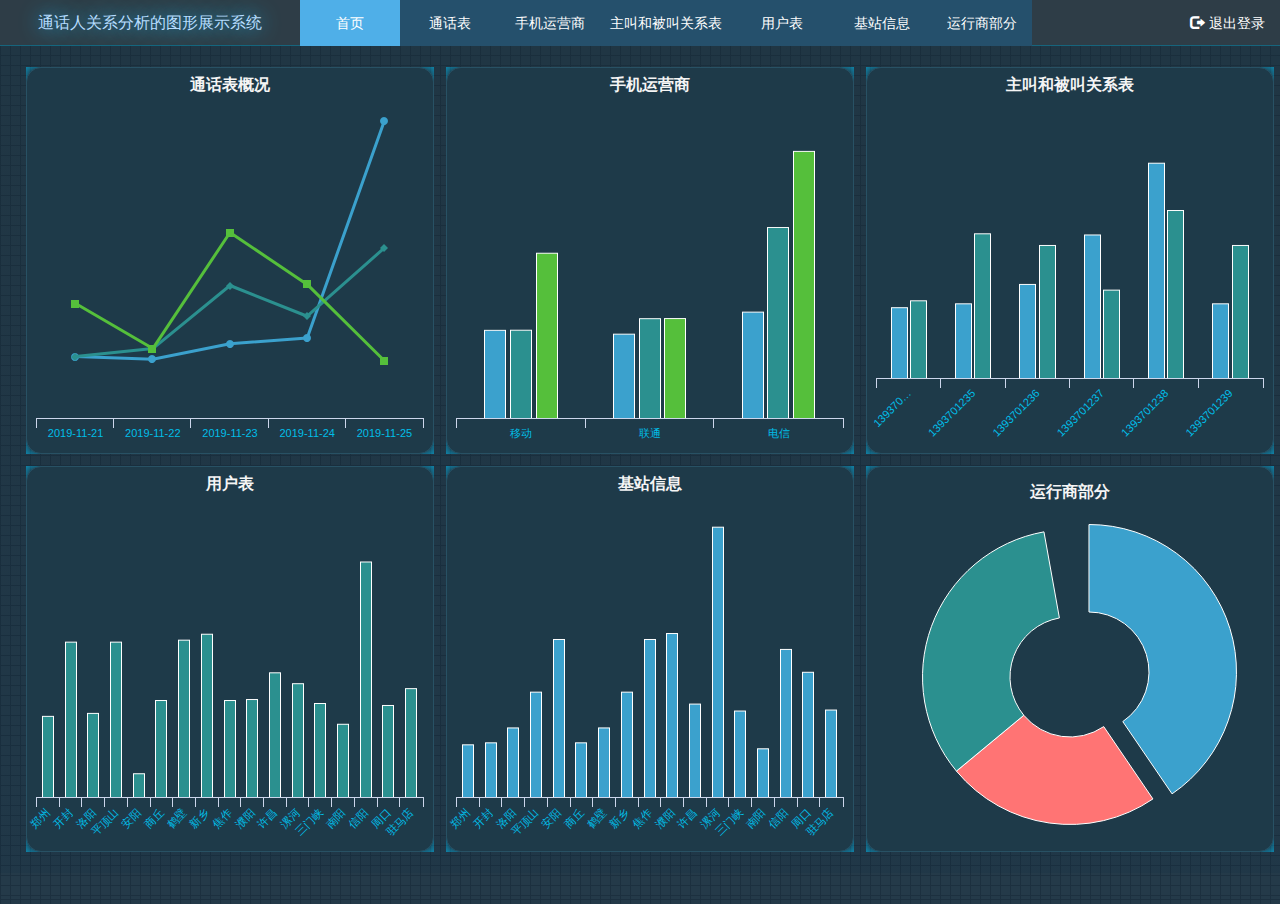
==== commit 1a7e6925: "‘message1’" ====
--- a/index.html
+++ b/index.html
@@ -21,7 +21,7 @@
     <div class="title" onclick="location.reload()">
         <a>通话人关系分析的图形展示系统</a>
     </div>
-    <ul>
+    <ul class="ul-eliminate">
         <li class="li-active">
             <a>首页</a>
         </li>
@@ -44,8 +44,9 @@
             <a>运行商部分</a>
         </li> 
     </ul>
+    <span class="logout"><i class="glyphicon glyphicon-log-out sign_out"></i>退出登录</span>
 </div>
-<div class="left-list">
+<!-- <div class="left-list">
     <ul>
         <li class="left-active">
             <a>工务处填报</a>
@@ -66,7 +67,7 @@
             <a>填表时间统计</a>
         </li> 
     </ul>
-</div>
+</div> -->   
 <div class="content"> 
     <iframe  name="content_frame" id="z" marginwidth=0 marginheight=0  src="./list/index0.html" frameborder=0></iframe> 
 </div>
--- a/css/list.css
+++ b/css/list.css
@@ -10,6 +10,25 @@
 	padding: 0;
 	margin: 0;
 }
+.ul-eliminate{ 
+    width: auto;
+    height: 100%;
+    display: inline-block;
+    margin-bottom: 0;
+}
+.logout{ 
+    float: right;
+    margin-right: 15px;
+	line-height: 46px;
+	cursor:pointer;
+	transition: all 0.6s;
+}
+	.logout:hover{
+		color:#ef8370; 
+	}
+	.sign_out{
+		margin-right: 5px;
+	}
 .head{
     position: absolute;
     width: 100%;
--- a/css/default.css
+++ b/css/default.css
@@ -21,8 +21,8 @@
     width: calc(100% - 20px);  
     vertical-align: middle;
     color: #ffffff;
-    background-color: rgba(74, 124, 153, 0.16); 
-    border: 1px solid rgb(59, 85, 96);
+    background-color: rgba(74, 124, 153, 0.5); 
+    border:1px solid rgb(72, 140, 169);
 }
 body .date1-text{ 
     vertical-align: middle;
@@ -421,9 +421,10 @@
     width: 80%;
     height: 90%;
 }
+
     .modal .modal-lgmax{
         min-width: 1333px !important;
-        min-height: 550px !important;
+        min-height: 550px !important; 
         width: 100%;
         height: 100%;
         margin: 0 !important;
@@ -441,6 +442,13 @@
         width: 60%;
         height: 80%;
     }
+ 
+    .modal .modal-min{    
+        min-width: 250px !important;
+        min-height: 170px !important;
+        width: 20%;
+        height: 20%; 
+    } 
 .modal .modal-content{
     height: 100%;
     background-color: #243039;
@@ -610,6 +618,37 @@
 .w_80{
     width:80px !important;
 }
+.h_100{ 
+    height:100px !important;
+}
+.h_90{ 
+    height:90px !important;
+}
+.h_80{ 
+    height:80px !important;
+}
 .chart-bo-l{
     border-left: 1px solid #2e5362 !important;
-}+}
+
+.top-screen{ 
+    min-height: 50px;
+    background: rgba(69, 133, 148, 0.43);
+    line-height: 45px;
+    margin-bottom: 20px;
+    transition: all 0.6s;
+}
+.top-screen:hover { 
+    background: rgba(69, 133, 148, 0.55);
+}
+.top-screen:hover .left-line{ 
+    background:#5fb9dc;
+}
+    .left-line{ 
+        float: left;
+        min-height: 50px;
+        height: 100%;
+        background: #4a8da7;
+        width: 5px;
+        transition: all 0.6s;
+    }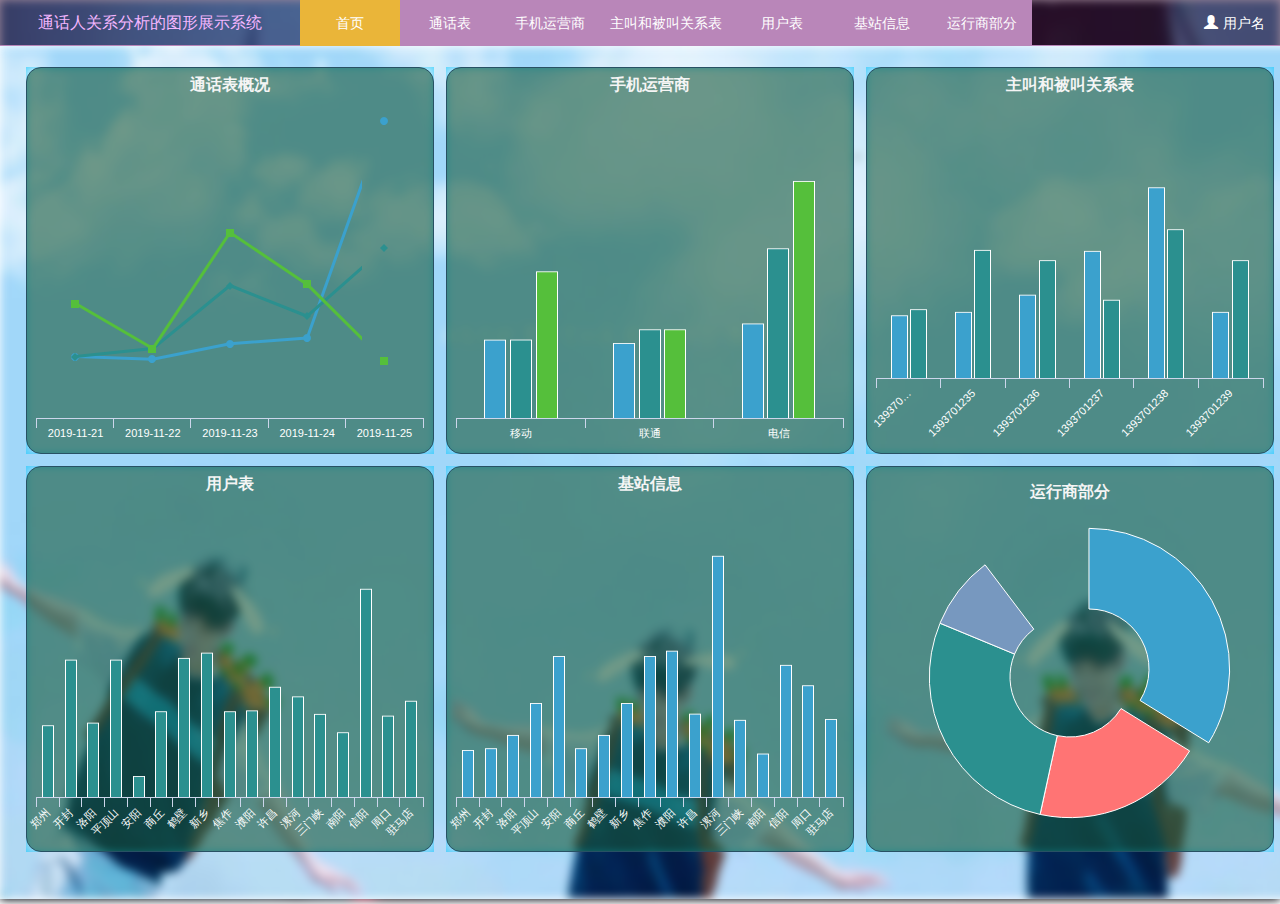
==== commit 5def8057: "test" ====
--- a/index.html
+++ b/index.html
@@ -11,10 +11,30 @@
 <!-- <link rel="stylesheet" href="css/components.css"> -->
 <link rel="stylesheet" href="css/list.css">
 <link rel="stylesheet" href="css/default.css">
-<style>
-    .left-list{
-        display: none;
+<style>   
+    .logout{ 
+        float: right;
+        margin-right: 15px;
+        line-height: 46px;
+        cursor:pointer;
+        transition: all 0.6s;
     }
+        .logout:hover{
+            color:#ef8370; 
+        }
+        .logout:hover .user{
+            display: none;
+        }
+        .logout:hover .sign_out{
+            display: block;
+        }
+        .sign_out i , .user i{
+            margin-right: 5px;
+        }
+        .sign_out{
+            display: none;
+        }
+  
 </style>
 <body>
 <div class="head" id="head">
@@ -44,30 +64,11 @@
             <a>运行商部分</a>
         </li> 
     </ul>
-    <span class="logout"><i class="glyphicon glyphicon-log-out sign_out"></i>退出登录</span>
-</div>
-<!-- <div class="left-list">
-    <ul>
-        <li class="left-active">
-            <a>工务处填报</a>
-        </li>
-        <li>
-            <a>电务处填报</a>
-        </li>
-        <li>
-            <a>供电处填报</a>
-        </li>
-        <li>
-            <a>铁路局查询</a>
-        </li>
-        <li>
-            <a>总公司查询</a>
-        </li>
-        <li>
-            <a>填表时间统计</a>
-        </li> 
-    </ul>
-</div> -->   
+    <div class="logout"> 
+        <span class="user"><i class="glyphicon glyphicon-user "></i>用户名</span>
+        <span class="sign_out"><i class="glyphicon glyphicon-log-out "></i>退出登录</span>
+    </div>
+</div> 
 <div class="content"> 
     <iframe  name="content_frame" id="z" marginwidth=0 marginheight=0  src="./list/index0.html" frameborder=0></iframe> 
 </div>
--- a/css/list.css
+++ b/css/list.css
@@ -16,25 +16,15 @@
     display: inline-block;
     margin-bottom: 0;
 }
-.logout{ 
-    float: right;
-    margin-right: 15px;
-	line-height: 46px;
-	cursor:pointer;
-	transition: all 0.6s;
-}
-	.logout:hover{
-		color:#ef8370; 
-	}
-	.sign_out{
-		margin-right: 5px;
-	}
 .head{
     position: absolute;
     width: 100%;
-    height: 46px;
-    background: #2e3d47;
-    border-bottom: 1px solid #16657d;
+	height: 46px;
+	
+    background: rgba(66, 22, 56, 0.51);
+    border-bottom: 1px solid #b986b9;
+    /* background: #2e3d47;
+    border-bottom: 1px solid #16657d; */
 }
 .head .title{
     width: 300px;
@@ -43,11 +33,13 @@
 	text-align: center;
 	line-height: 46px;
     font-size: 14px;
-    text-shadow: 0 0 20px #1bc0ff;
+	/* text-shadow: 0 0 20px #1bc0ff; */
+	border:0 0 20px #ea1bff;
 }
 .head .title a{
     font-size: 16px;
-	color:#b6ddff;
+	/* color:#b6ddff; */
+    color: #f4b6ff;
     cursor: pointer;
 }
 .head ul li{
@@ -56,7 +48,8 @@
     padding: 0 10px;
 	text-align: center;
 	line-height: 46px;
-    background: #25506c;
+    /* background: #25506c; */
+    background: #b986b9;
     cursor: pointer;
 }
 .head ul li a , .left-list ul li a{
@@ -65,10 +58,12 @@
     color: #ffffff;
 }
 .head ul li:hover{
-	background: #4594c3;
+	/* background: #4594c3; */
+	background: #eab539 ;
 }
 	.li-active{
-    	background: #4fafe8 !important;
+		/* background: #4fafe8 !important; */
+		background: #eab539 !important;
 	}
 	.li-active a{
     	color: #fff !important;
--- a/css/default.css
+++ b/css/default.css
@@ -1,12 +1,32 @@
 
 
-body{ 
-    background: #243a49;
+html,body{ 
+    height: 100%;
+    /* background: #243a49;
     background-image: linear-gradient(0deg,#1c303f 1px, transparent 0), linear-gradient(90deg,#1c303f 1px, transparent 0);
-    background-size: 10px 10px;
+    background-size: 10px 10px; */
     color: #fff;
 /*    overflow-x:auto; 
     overflow-y:hidden;*/
+}
+/* body{ 
+    background: url('../img/t1.jpg');
+    background-size: cover;
+    background-repeat: no-repeat;
+}  */
+body:before {
+    background: url('../img/t5.jpg');
+    background-size:100% 100%;
+    background-repeat: no-repeat;
+    width: 100%;   
+    height: 100%;          
+    content: "";
+    position: absolute;
+    top: 0;
+    left: 0;
+    z-index: -1;
+    -webkit-filter:blur(5px);
+    filter: blur(px);
 }
 .content{ 
     float: left;
@@ -14,14 +34,15 @@
     min-width: 1300px;
 /*    overflow-y:auto; 
     overflow-x:hidden;*/
-    background: linear-gradient(to top, rgba(3, 36, 61, 0.12) 0%, rgba(20, 42, 53, 0.25) 100%);
+    /* background: linear-gradient(to top, rgba(3, 36, 61, 0.12) 0%, rgba(20, 42, 53, 0.25) 100%); */
 }
 body .form-control{ 
     margin: 0 10px;  
     width: calc(100% - 20px);  
     vertical-align: middle;
     color: #ffffff;
-    background-color: rgba(74, 124, 153, 0.5); 
+    background: rgb(50, 80, 73);
+    /* background-color: rgba(74, 124, 153, 0.5);  */
     border:1px solid rgb(72, 140, 169);
 }
 body .date1-text{ 
@@ -525,7 +546,10 @@
 
 /*table*/  
 .modal-header , .modal-body ,.a_table th{
-    background:#243039;
+    /* background:#243039; */
+    background: url(../img/t2.jpg);
+    background-size: 100% 130%;
+    background-repeat: no-repeat;
 /*background-image: linear-gradient(90deg, rgba(0, 188, 212, 0.02) 10%, rgba(138, 31, 31, 0) 10%),linear-gradient(rgba(3, 169, 244, 0.03) 10%, rgba(82, 24, 24, 0) 10%);
     background-size: 15px 15px;*/
 } 
@@ -568,12 +592,16 @@
     background: #264256 !important;
 } 
 body .table > tbody  > tr{ 
-    background: #253541;
+    /* background: #253541; */
+    
+    background: #315655;
     /*background: #28333c;*/
 }
 body .table > tbody > tr >th{
     /*background-color: #f5f5f5;*/
-    background: #172733;
+    /* background: #172733; */
+    
+    background: #376765;
     color: #04f8ff;
     border-bottom: 1px solid rgb(89, 175, 201);
     /*box-shadow: inset 0 -5px 10px rgb(45, 83, 101);*/ 
@@ -585,7 +613,8 @@
     text-shadow: 0px 0px 20px rgb(23, 202, 255);
     border: 1px solid rgb(83, 141, 173) !important;*/
 
-    background: #233847;
+    /* background: #233847; */
+    background: #396967;
     vertical-align: top;
     color: #efefef;
     text-shadow: 0px 0px 30px rgb(0, 197, 255);
@@ -633,22 +662,22 @@
 
 .top-screen{ 
     min-height: 50px;
-    background: rgba(69, 133, 148, 0.43);
+    background: rgba(69, 133, 148, 0.7);
     line-height: 45px;
     margin-bottom: 20px;
     transition: all 0.6s;
 }
 .top-screen:hover { 
-    background: rgba(69, 133, 148, 0.55);
+    background: rgba(69, 133, 148, 1);
 }
 .top-screen:hover .left-line{ 
-    background:#5fb9dc;
+    background:#49c3f3;
 }
     .left-line{ 
         float: left;
         min-height: 50px;
         height: 100%;
-        background: #4a8da7;
+        background: #64bcde;
         width: 5px;
         transition: all 0.6s;
     }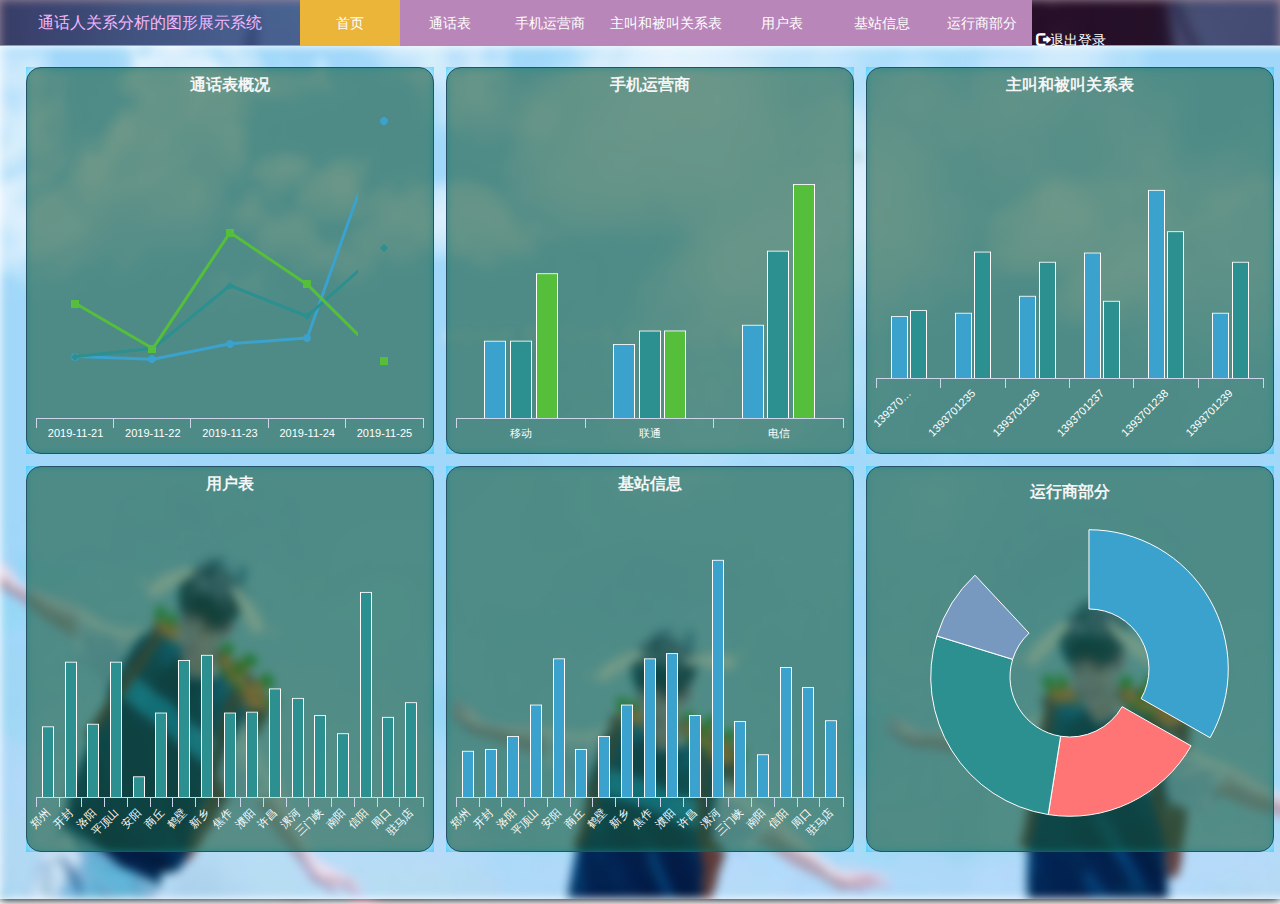
==== commit 9c68921a: "Update index.html" ====
--- a/index.html
+++ b/index.html
@@ -2,7 +2,7 @@
 <html>
 <head>
     <meta charset="UTF-8">
-    <title>Document</title>
+    <title>Document0</title>
 </head>
 <script src="js/jquery-1.8.3.min.js"></script>
 <link rel="stylesheet" href="css/bootstrap.min.css">
@@ -11,30 +11,10 @@
 <!-- <link rel="stylesheet" href="css/components.css"> -->
 <link rel="stylesheet" href="css/list.css">
 <link rel="stylesheet" href="css/default.css">
-<style>   
-    .logout{ 
-        float: right;
-        margin-right: 15px;
-        line-height: 46px;
-        cursor:pointer;
-        transition: all 0.6s;
+<style>
+    .left-list{
+        display: none;
     }
-        .logout:hover{
-            color:#ef8370; 
-        }
-        .logout:hover .user{
-            display: none;
-        }
-        .logout:hover .sign_out{
-            display: block;
-        }
-        .sign_out i , .user i{
-            margin-right: 5px;
-        }
-        .sign_out{
-            display: none;
-        }
-  
 </style>
 <body>
 <div class="head" id="head">
@@ -64,11 +44,30 @@
             <a>运行商部分</a>
         </li> 
     </ul>
-    <div class="logout"> 
-        <span class="user"><i class="glyphicon glyphicon-user "></i>用户名</span>
-        <span class="sign_out"><i class="glyphicon glyphicon-log-out "></i>退出登录</span>
-    </div>
-</div> 
+    <span class="logout"><i class="glyphicon glyphicon-log-out sign_out"></i>退出登录</span>
+</div>
+<!-- <div class="left-list">
+    <ul>
+        <li class="left-active">
+            <a>工务处填报</a>
+        </li>
+        <li>
+            <a>电务处填报</a>
+        </li>
+        <li>
+            <a>供电处填报</a>
+        </li>
+        <li>
+            <a>铁路局查询</a>
+        </li>
+        <li>
+            <a>总公司查询</a>
+        </li>
+        <li>
+            <a>填表时间统计</a>
+        </li> 
+    </ul>
+</div> -->   
 <div class="content"> 
     <iframe  name="content_frame" id="z" marginwidth=0 marginheight=0  src="./list/index0.html" frameborder=0></iframe> 
 </div>
@@ -82,4 +81,4 @@
 </script>
 <script src="js/list_index.js"></script>
 </body>
-</html>+</html>
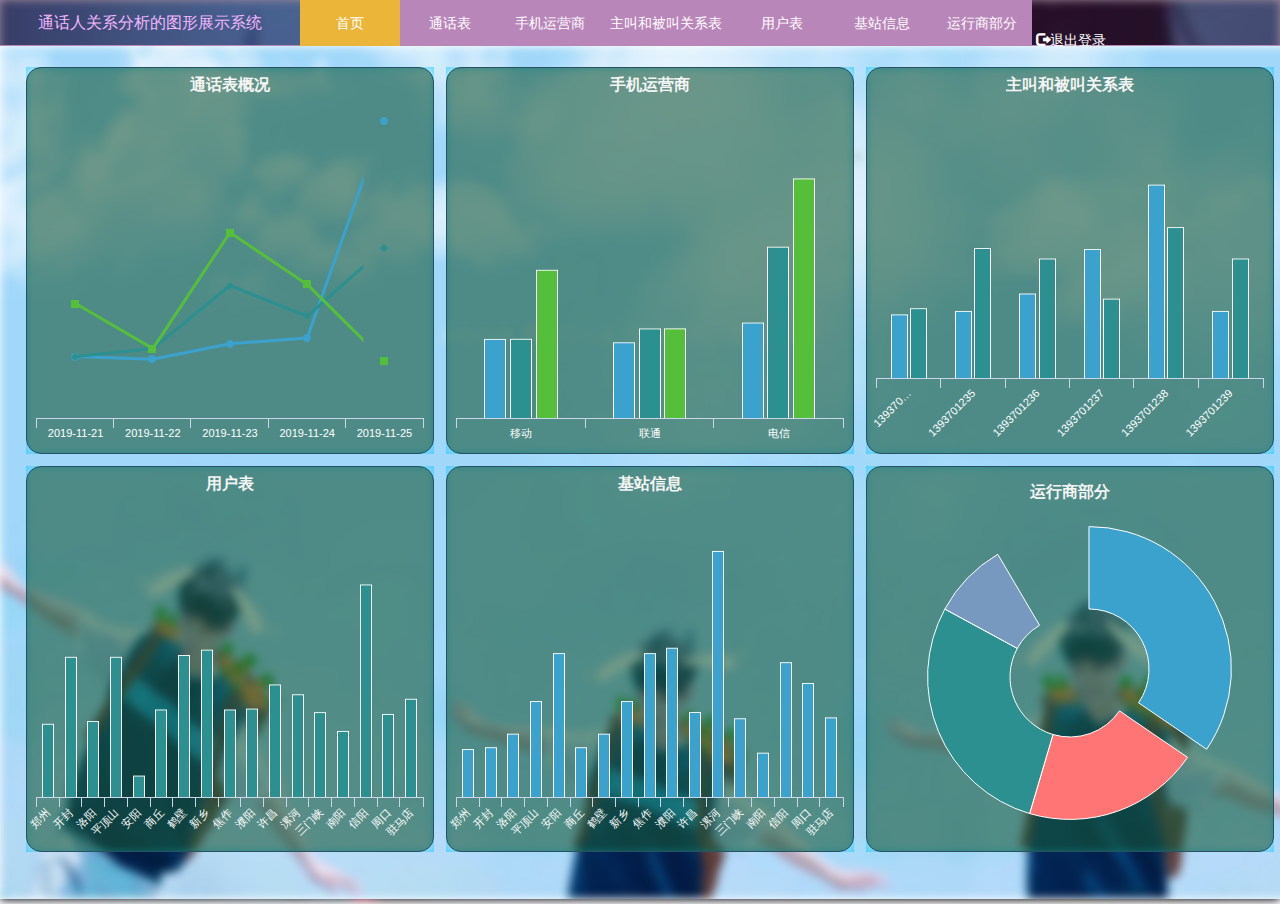
==== commit 81e1419c: "Update index.html" ====
--- a/index.html
+++ b/index.html
@@ -2,7 +2,7 @@
 <html>
 <head>
     <meta charset="UTF-8">
-    <title>Document0</title>
+    <title>Document</title>
 </head>
 <script src="js/jquery-1.8.3.min.js"></script>
 <link rel="stylesheet" href="css/bootstrap.min.css">
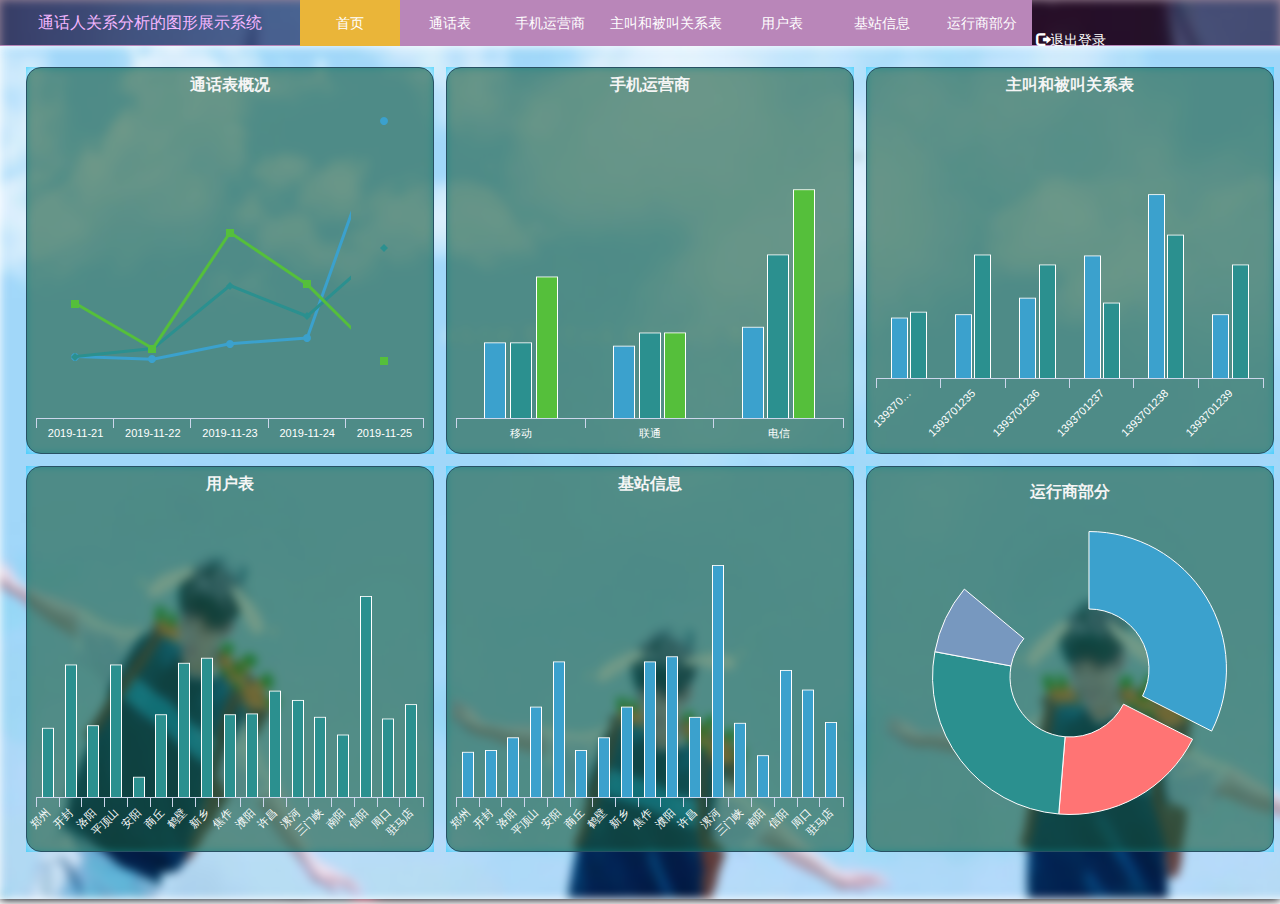
==== commit a79f7c63: "Update index.html" ====
--- a/index.html
+++ b/index.html
@@ -2,7 +2,7 @@
 <html>
 <head>
     <meta charset="UTF-8">
-    <title>Document</title>
+    <title>Document0</title>
 </head>
 <script src="js/jquery-1.8.3.min.js"></script>
 <link rel="stylesheet" href="css/bootstrap.min.css">
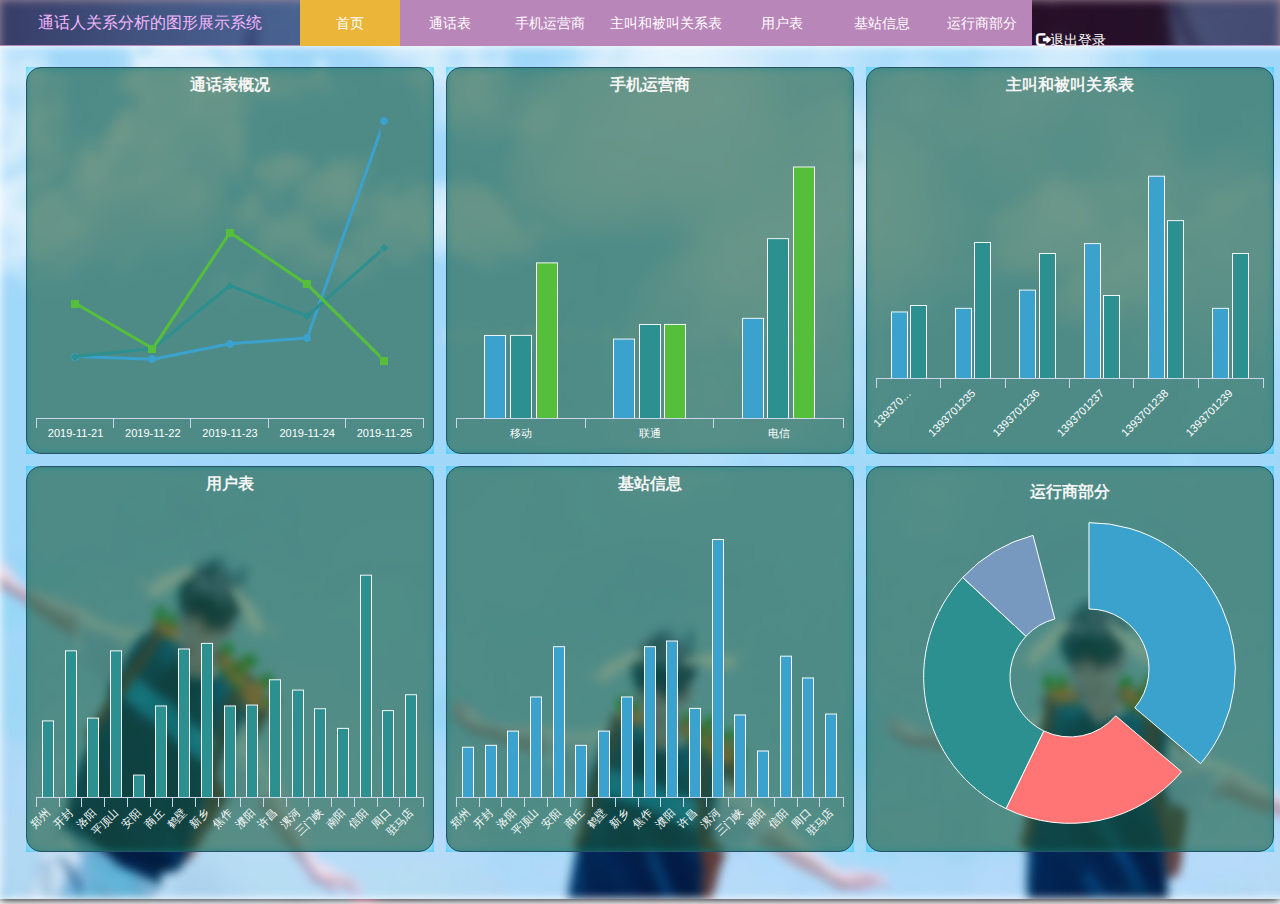
==== commit bb6a9138: "Update index.html" ====
--- a/index.html
+++ b/index.html
@@ -2,7 +2,7 @@
 <html>
 <head>
     <meta charset="UTF-8">
-    <title>Document0</title>
+    <title>Document</title>
 </head>
 <script src="js/jquery-1.8.3.min.js"></script>
 <link rel="stylesheet" href="css/bootstrap.min.css">
